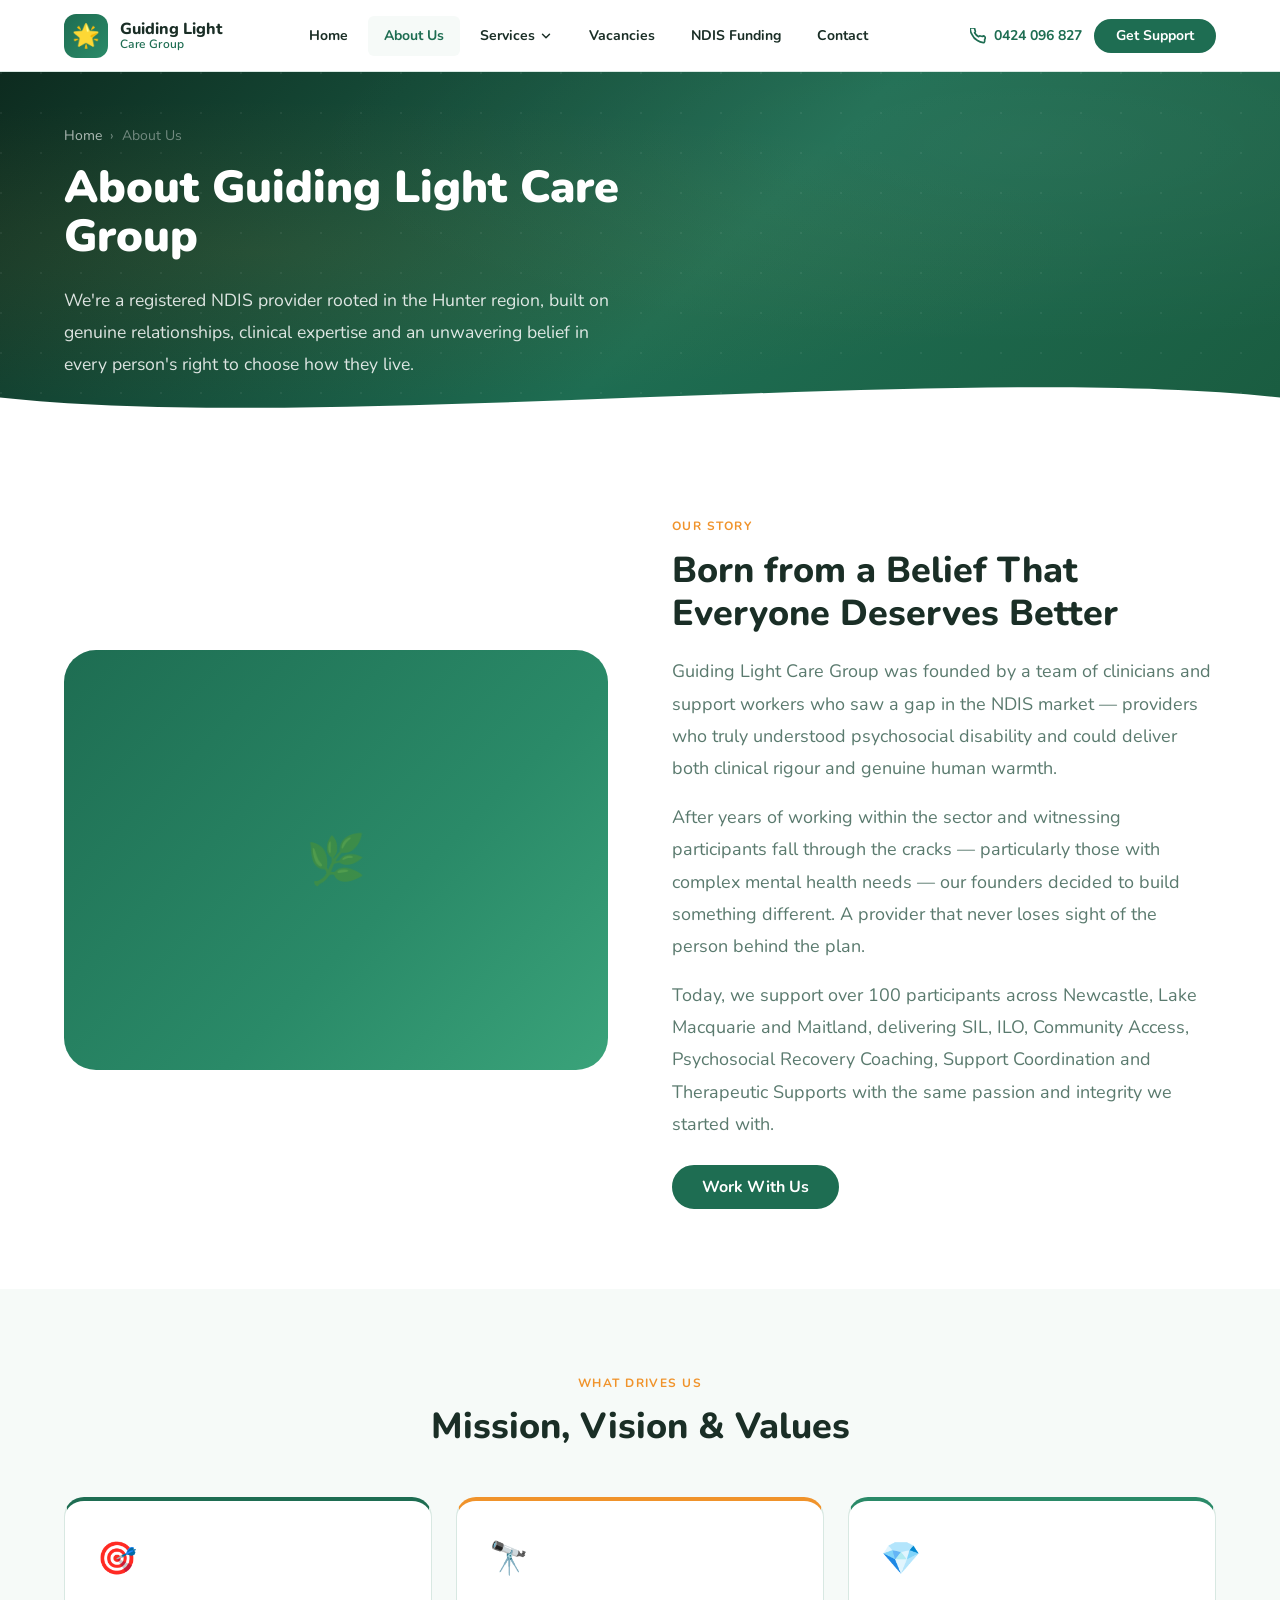
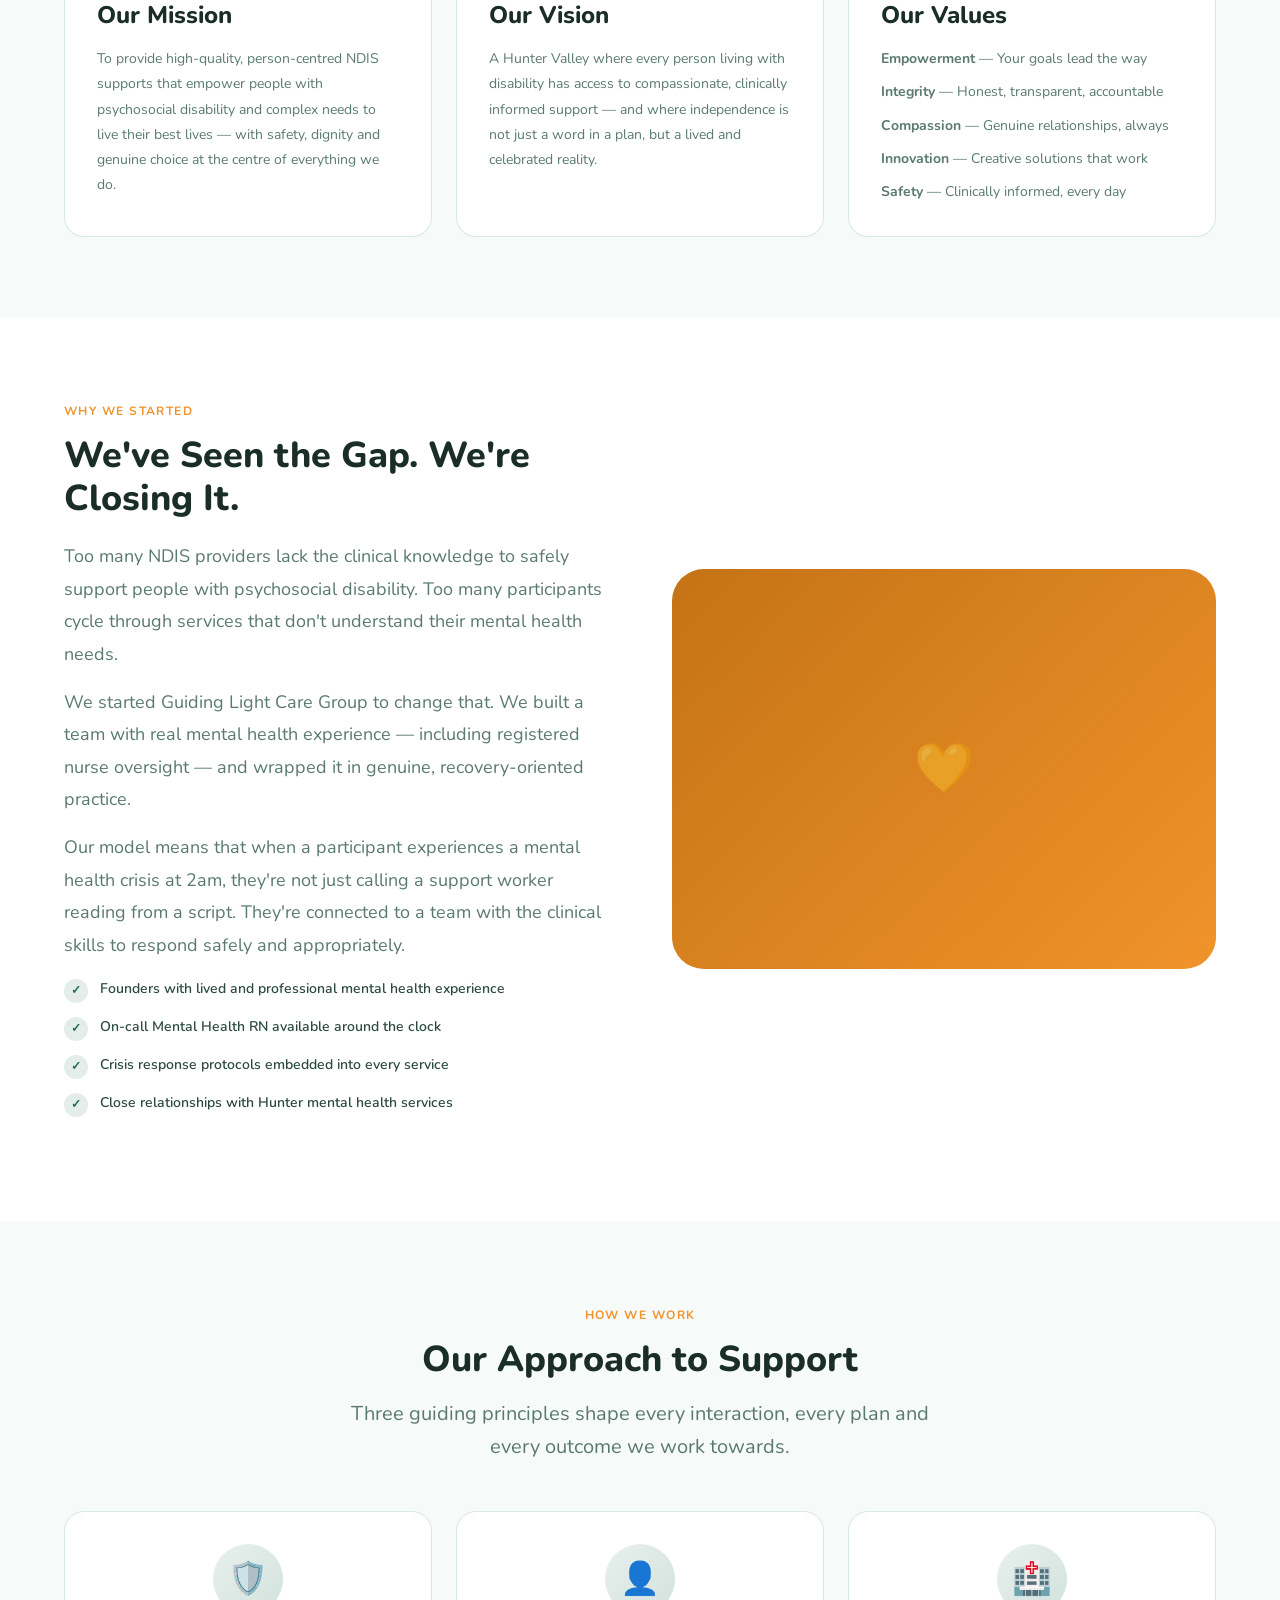
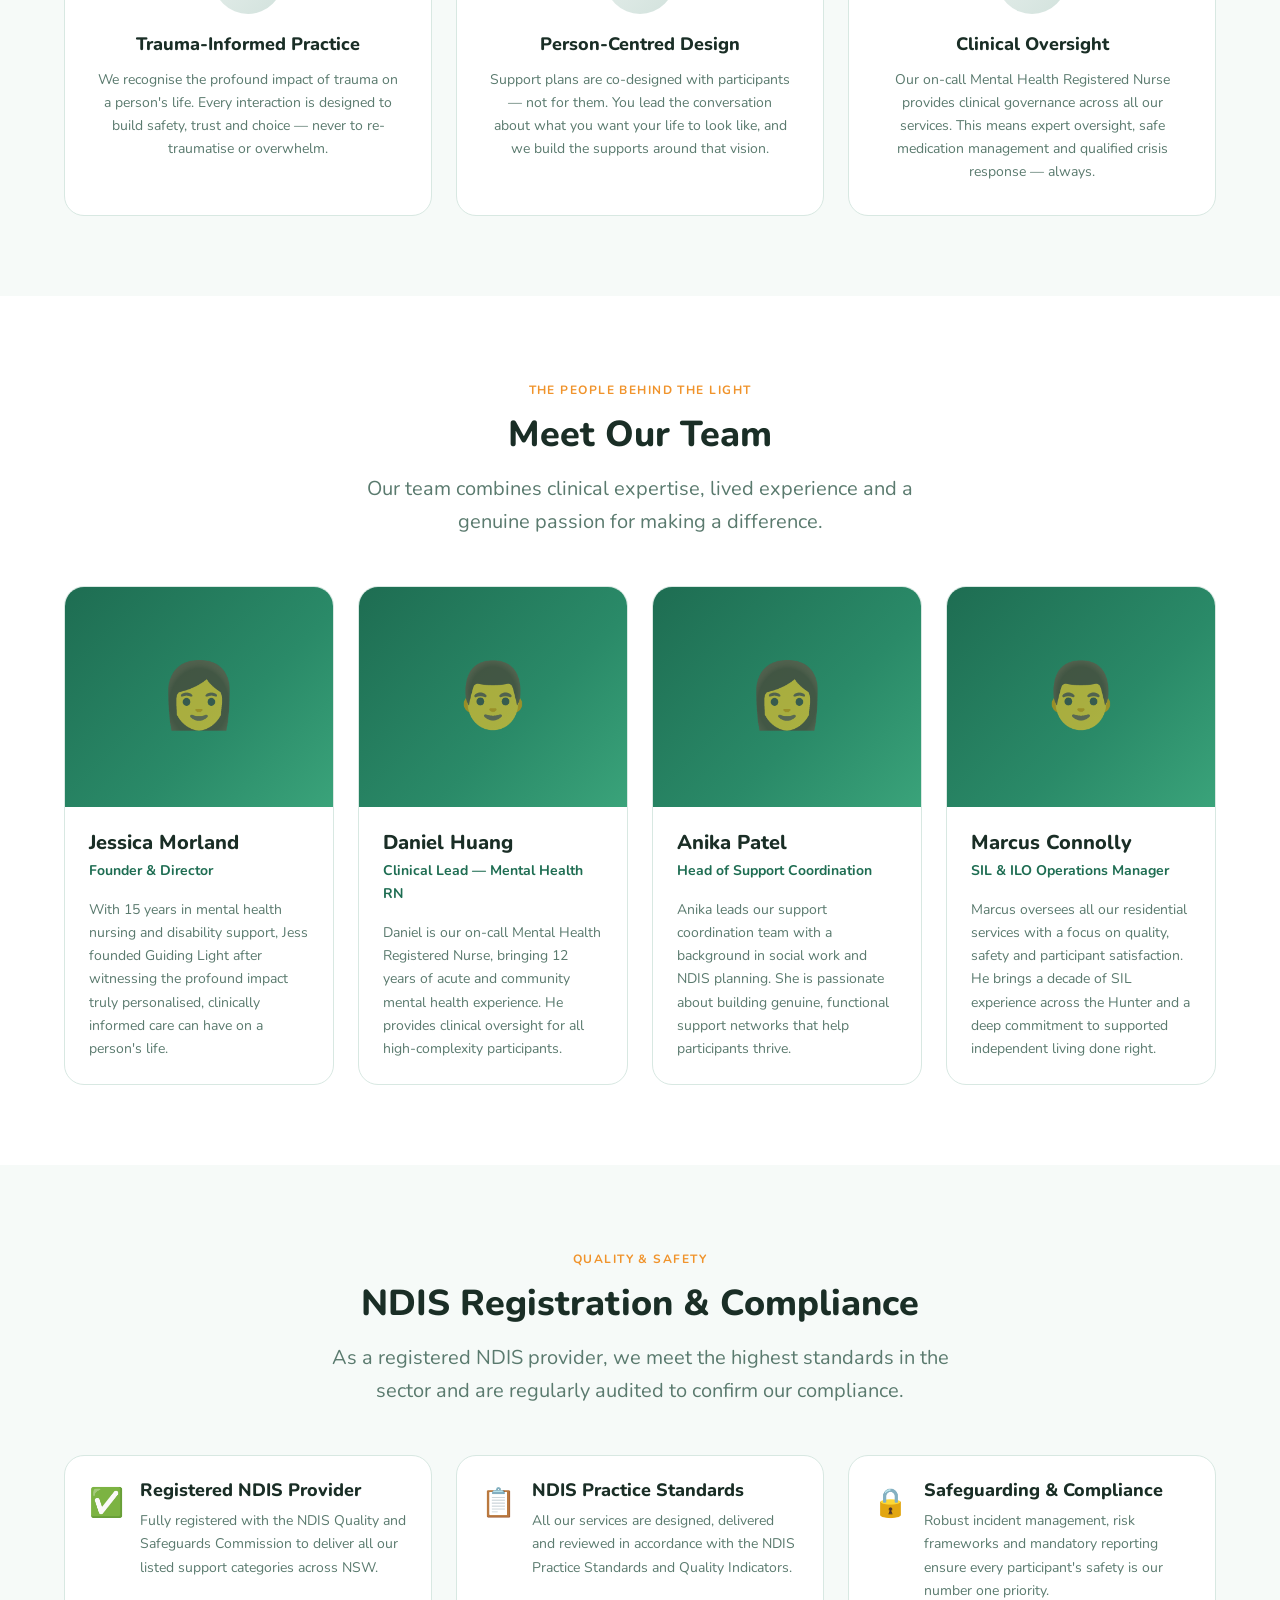
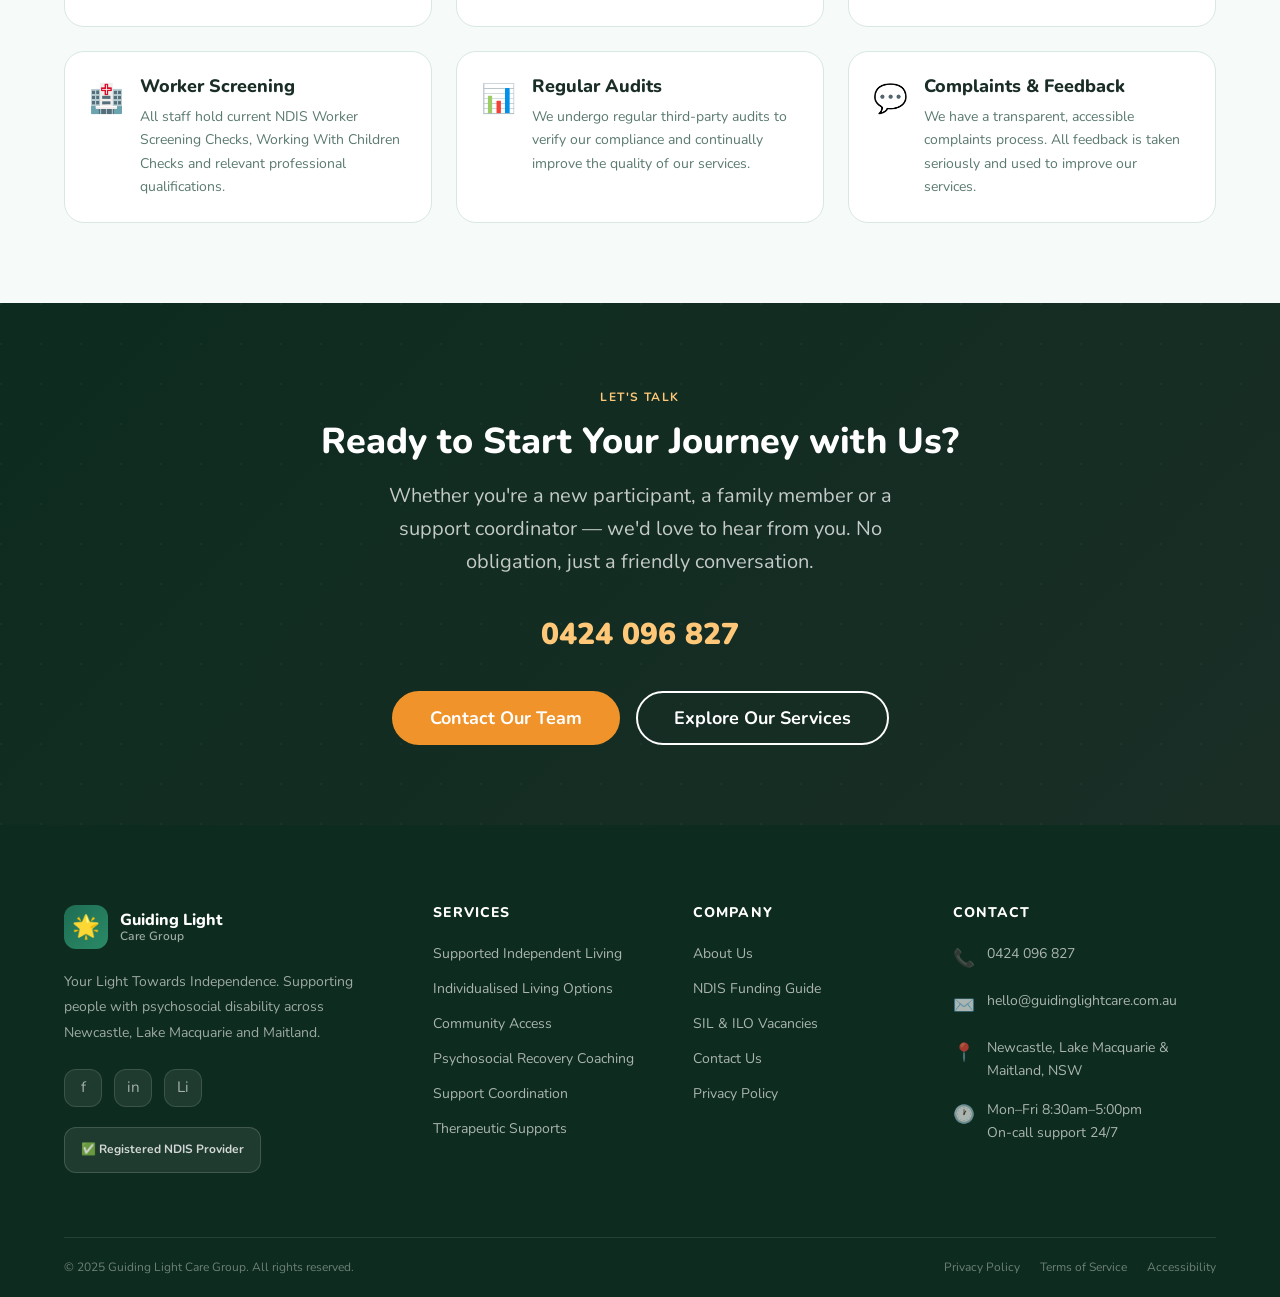
==== about.html @ 95cd7689 "Rebuild as full multi-page site with Solid Holistic Care-style design Complete redesign with warm fo" ====
<!DOCTYPE html>
<html lang="en">
<head>
  <meta charset="UTF-8" />
  <meta name="viewport" content="width=device-width, initial-scale=1.0" />
  <title>About Us | Guiding Light Care Group</title>
  <meta name="description" content="Learn about Guiding Light Care Group — our story, our team, our values and our commitment to person-centred NDIS support in Newcastle, Lake Macquarie and Maitland." />
  <link rel="preconnect" href="https://fonts.googleapis.com" />
  <link rel="preconnect" href="https://fonts.gstatic.com" crossorigin />
  <link href="https://fonts.googleapis.com/css2?family=Nunito:ital,wght@0,300;0,400;0,500;0,600;0,700;0,800;0,900;1,400&display=swap" rel="stylesheet" />
  <link rel="stylesheet" href="css/style.css" />
</head>
<body>

  <!-- HEADER -->
  <header class="site-header" id="site-header">
    <nav class="nav-inner">
      <a href="index.html" class="nav-logo">
        <div class="nav-logo-icon">🌟</div>
        <div class="nav-logo-text">
          <strong>Guiding Light</strong>
          <span>Care Group</span>
        </div>
      </a>
      <ul class="nav-menu" role="menubar">
        <li class="nav-item"><a href="index.html" class="nav-link">Home</a></li>
        <li class="nav-item"><a href="about.html" class="nav-link active">About Us</a></li>
        <li class="nav-item has-dropdown">
          <a href="#" class="nav-link" aria-haspopup="true" aria-expanded="false">
            Services
            <svg xmlns="http://www.w3.org/2000/svg" viewBox="0 0 24 24" fill="none" stroke="currentColor" stroke-width="2.5" stroke-linecap="round" stroke-linejoin="round"><polyline points="6 9 12 15 18 9"></polyline></svg>
          </a>
          <ul class="dropdown-menu">
            <li><a href="services/sil.html" class="dropdown-item"><div class="dropdown-icon">🏠</div><div class="dropdown-text"><strong>Supported Independent Living</strong><span>SIL — shared &amp; individual homes</span></div></a></li>
            <li><a href="services/ilo.html" class="dropdown-item"><div class="dropdown-icon">🤝</div><div class="dropdown-text"><strong>Individualised Living Options</strong><span>ILO — flexible living arrangements</span></div></a></li>
            <li><a href="services/community-access.html" class="dropdown-item"><div class="dropdown-icon">🌏</div><div class="dropdown-text"><strong>Community Access</strong><span>Social, recreational &amp; skill-building</span></div></a></li>
            <li><a href="services/psychosocial-recovery.html" class="dropdown-item"><div class="dropdown-icon">💚</div><div class="dropdown-text"><strong>Psychosocial Recovery Coaching</strong><span>Mental health recovery support</span></div></a></li>
            <li><a href="services/support-coordination.html" class="dropdown-item"><div class="dropdown-icon">📋</div><div class="dropdown-text"><strong>Support Coordination</strong><span>Plan implementation &amp; coordination</span></div></a></li>
            <li><a href="services/therapeutic-supports.html" class="dropdown-item"><div class="dropdown-icon">🧠</div><div class="dropdown-text"><strong>Therapeutic Supports</strong><span>Evidence-based therapy &amp; allied health</span></div></a></li>
          </ul>
        </li>
        <li class="nav-item"><a href="availability.html" class="nav-link">Vacancies</a></li>
        <li class="nav-item"><a href="ndis-funding.html" class="nav-link">NDIS Funding</a></li>
        <li class="nav-item"><a href="contact.html" class="nav-link">Contact</a></li>
      </ul>
      <div class="nav-cta">
        <a href="tel:0424096827" class="nav-phone">
          <svg xmlns="http://www.w3.org/2000/svg" width="16" height="16" viewBox="0 0 24 24" fill="none" stroke="currentColor" stroke-width="2.5" stroke-linecap="round" stroke-linejoin="round"><path d="M22 16.92v3a2 2 0 01-2.18 2 19.79 19.79 0 01-8.63-3.07A19.5 19.5 0 013.07 9.81 19.79 19.79 0 01.22 1.16 2 2 0 012.2 0h3a2 2 0 012 1.72c.127.96.361 1.903.7 2.81a2 2 0 01-.45 2.11L6.91 7.09a16 16 0 006 6l.55-.55a2 2 0 012.11-.45c.907.339 1.85.573 2.81.7A2 2 0 0122 16.92z"></path></svg>
          0424 096 827
        </a>
        <a href="contact.html" class="btn btn--primary btn--sm">Get Support</a>
      </div>
      <button class="nav-hamburger" aria-label="Toggle menu" aria-expanded="false">
        <span></span><span></span><span></span>
      </button>
    </nav>
  </header>

  <!-- INNER HERO -->
  <section class="hero hero--inner" aria-label="About Us">
    <div class="hero__bg"></div>
    <div class="hero__pattern"></div>
    <div class="container hero__content" style="padding-block: 3rem;">
      <nav class="breadcrumb" aria-label="Breadcrumb">
        <a href="index.html">Home</a>
        <span>›</span>
        <span>About Us</span>
      </nav>
      <h1 class="hero__title" style="font-size: clamp(1.8rem, 4vw, 2.8rem);">About Guiding Light Care Group</h1>
      <p class="hero__subtitle" style="font-size: 1.1rem; max-width: 560px;">We're a registered NDIS provider rooted in the Hunter region, built on genuine relationships, clinical expertise and an unwavering belief in every person's right to choose how they live.</p>
    </div>
    <div class="hero__wave">
      <svg xmlns="http://www.w3.org/2000/svg" viewBox="0 0 1440 80" preserveAspectRatio="none">
        <path d="M0,40 C360,80 1080,0 1440,40 L1440,80 L0,80 Z" fill="#ffffff"/>
      </svg>
    </div>
  </section>

  <!-- OUR STORY -->
  <section class="section" aria-labelledby="story-heading">
    <div class="container">
      <div class="split">
        <div class="split__image fade-in-up">
          <div class="split__image-placeholder img-placeholder" style="min-height:420px; border-radius:1.25rem;">🌿</div>
        </div>
        <div class="split__content fade-in-up delay-2">
          <span class="section-label">Our Story</span>
          <h2 id="story-heading">Born from a Belief That Everyone Deserves Better</h2>
          <p class="lead">Guiding Light Care Group was founded by a team of clinicians and support workers who saw a gap in the NDIS market — providers who truly understood psychosocial disability and could deliver both clinical rigour and genuine human warmth.</p>
          <p>After years of working within the sector and witnessing participants fall through the cracks — particularly those with complex mental health needs — our founders decided to build something different. A provider that never loses sight of the person behind the plan.</p>
          <p>Today, we support over 100 participants across Newcastle, Lake Macquarie and Maitland, delivering SIL, ILO, Community Access, Psychosocial Recovery Coaching, Support Coordination and Therapeutic Supports with the same passion and integrity we started with.</p>
          <a href="contact.html" class="btn btn--primary" style="margin-top: 0.5rem;">Work With Us</a>
        </div>
      </div>
    </div>
  </section>

  <!-- MISSION, VISION, VALUES -->
  <section class="section section--alt" aria-labelledby="mvv-heading">
    <div class="container">
      <div class="section-header text-center">
        <span class="section-label">What Drives Us</span>
        <h2 class="section-title" id="mvv-heading">Mission, Vision &amp; Values</h2>
      </div>
      <div class="grid-3">
        <div class="mvv-card fade-in-up">
          <div class="mvv-card__icon">🎯</div>
          <h3 class="mvv-card__title">Our Mission</h3>
          <p class="mvv-card__content">To provide high-quality, person-centred NDIS supports that empower people with psychosocial disability and complex needs to live their best lives — with safety, dignity and genuine choice at the centre of everything we do.</p>
        </div>
        <div class="mvv-card fade-in-up delay-2">
          <div class="mvv-card__icon">🔭</div>
          <h3 class="mvv-card__title">Our Vision</h3>
          <p class="mvv-card__content">A Hunter Valley where every person living with disability has access to compassionate, clinically informed support — and where independence is not just a word in a plan, but a lived and celebrated reality.</p>
        </div>
        <div class="mvv-card fade-in-up delay-4">
          <div class="mvv-card__icon">💎</div>
          <h3 class="mvv-card__title">Our Values</h3>
          <ul class="mvv-card__content" style="list-style:none; padding:0;">
            <li style="margin-bottom:0.5rem;"><strong>Empowerment</strong> — Your goals lead the way</li>
            <li style="margin-bottom:0.5rem;"><strong>Integrity</strong> — Honest, transparent, accountable</li>
            <li style="margin-bottom:0.5rem;"><strong>Compassion</strong> — Genuine relationships, always</li>
            <li style="margin-bottom:0.5rem;"><strong>Innovation</strong> — Creative solutions that work</li>
            <li><strong>Safety</strong> — Clinically informed, every day</li>
          </ul>
        </div>
      </div>
    </div>
  </section>

  <!-- WHY WE STARTED -->
  <section class="section" aria-labelledby="why-started-heading">
    <div class="container">
      <div class="split split--reverse">
        <div class="split__image fade-in-up">
          <div class="split__image-placeholder img-placeholder img-placeholder--amber" style="min-height:400px; border-radius:1.25rem;">💛</div>
        </div>
        <div class="split__content fade-in-up delay-2">
          <span class="section-label">Why We Started</span>
          <h2 id="why-started-heading">We've Seen the Gap. We're Closing It.</h2>
          <p class="lead">Too many NDIS providers lack the clinical knowledge to safely support people with psychosocial disability. Too many participants cycle through services that don't understand their mental health needs.</p>
          <p>We started Guiding Light Care Group to change that. We built a team with real mental health experience — including registered nurse oversight — and wrapped it in genuine, recovery-oriented practice.</p>
          <p>Our model means that when a participant experiences a mental health crisis at 2am, they're not just calling a support worker reading from a script. They're connected to a team with the clinical skills to respond safely and appropriately.</p>
          <ul class="value-list" style="margin-top: 1rem;">
            <li class="value-item">Founders with lived and professional mental health experience</li>
            <li class="value-item">On-call Mental Health RN available around the clock</li>
            <li class="value-item">Crisis response protocols embedded into every service</li>
            <li class="value-item">Close relationships with Hunter mental health services</li>
          </ul>
        </div>
      </div>
    </div>
  </section>

  <!-- OUR APPROACH -->
  <section class="section section--alt" aria-labelledby="approach-heading">
    <div class="container">
      <div class="section-header text-center">
        <span class="section-label">How We Work</span>
        <h2 class="section-title" id="approach-heading">Our Approach to Support</h2>
        <p class="section-subtitle">Three guiding principles shape every interaction, every plan and every outcome we work towards.</p>
      </div>
      <div class="grid-3">
        <div class="why-card fade-in-up">
          <div class="why-card__icon">🛡️</div>
          <h3 class="why-card__title">Trauma-Informed Practice</h3>
          <p class="why-card__desc">We recognise the profound impact of trauma on a person's life. Every interaction is designed to build safety, trust and choice — never to re-traumatise or overwhelm.</p>
        </div>
        <div class="why-card fade-in-up delay-2">
          <div class="why-card__icon">👤</div>
          <h3 class="why-card__title">Person-Centred Design</h3>
          <p class="why-card__desc">Support plans are co-designed with participants — not for them. You lead the conversation about what you want your life to look like, and we build the supports around that vision.</p>
        </div>
        <div class="why-card fade-in-up delay-4">
          <div class="why-card__icon">🏥</div>
          <h3 class="why-card__title">Clinical Oversight</h3>
          <p class="why-card__desc">Our on-call Mental Health Registered Nurse provides clinical governance across all our services. This means expert oversight, safe medication management and qualified crisis response — always.</p>
        </div>
      </div>
    </div>
  </section>

  <!-- MEET THE TEAM -->
  <section class="section" aria-labelledby="team-heading">
    <div class="container">
      <div class="section-header text-center">
        <span class="section-label">The People Behind the Light</span>
        <h2 class="section-title" id="team-heading">Meet Our Team</h2>
        <p class="section-subtitle">Our team combines clinical expertise, lived experience and a genuine passion for making a difference.</p>
      </div>
      <div class="grid-4">
        <div class="team-card fade-in-up">
          <div class="team-card__avatar">👩</div>
          <div class="team-card__body">
            <h3 class="team-card__name">Jessica Morland</h3>
            <p class="team-card__role">Founder &amp; Director</p>
            <p class="team-card__bio">With 15 years in mental health nursing and disability support, Jess founded Guiding Light after witnessing the profound impact truly personalised, clinically informed care can have on a person's life.</p>
          </div>
        </div>
        <div class="team-card fade-in-up delay-1">
          <div class="team-card__avatar">👨</div>
          <div class="team-card__body">
            <h3 class="team-card__name">Daniel Huang</h3>
            <p class="team-card__role">Clinical Lead — Mental Health RN</p>
            <p class="team-card__bio">Daniel is our on-call Mental Health Registered Nurse, bringing 12 years of acute and community mental health experience. He provides clinical oversight for all high-complexity participants.</p>
          </div>
        </div>
        <div class="team-card fade-in-up delay-2">
          <div class="team-card__avatar">👩</div>
          <div class="team-card__body">
            <h3 class="team-card__name">Anika Patel</h3>
            <p class="team-card__role">Head of Support Coordination</p>
            <p class="team-card__bio">Anika leads our support coordination team with a background in social work and NDIS planning. She is passionate about building genuine, functional support networks that help participants thrive.</p>
          </div>
        </div>
        <div class="team-card fade-in-up delay-3">
          <div class="team-card__avatar">👨</div>
          <div class="team-card__body">
            <h3 class="team-card__name">Marcus Connolly</h3>
            <p class="team-card__role">SIL &amp; ILO Operations Manager</p>
            <p class="team-card__bio">Marcus oversees all our residential services with a focus on quality, safety and participant satisfaction. He brings a decade of SIL experience across the Hunter and a deep commitment to supported independent living done right.</p>
          </div>
        </div>
      </div>
    </div>
  </section>

  <!-- NDIS REGISTRATION & COMPLIANCE -->
  <section class="section section--alt" aria-labelledby="compliance-heading">
    <div class="container">
      <div class="section-header text-center">
        <span class="section-label">Quality &amp; Safety</span>
        <h2 class="section-title" id="compliance-heading">NDIS Registration &amp; Compliance</h2>
        <p class="section-subtitle">As a registered NDIS provider, we meet the highest standards in the sector and are regularly audited to confirm our compliance.</p>
      </div>
      <div class="registration-grid">
        <div class="registration-card fade-in-up">
          <div class="registration-card__icon">✅</div>
          <div class="registration-card__content">
            <h4>Registered NDIS Provider</h4>
            <p>Fully registered with the NDIS Quality and Safeguards Commission to deliver all our listed support categories across NSW.</p>
          </div>
        </div>
        <div class="registration-card fade-in-up delay-1">
          <div class="registration-card__icon">📋</div>
          <div class="registration-card__content">
            <h4>NDIS Practice Standards</h4>
            <p>All our services are designed, delivered and reviewed in accordance with the NDIS Practice Standards and Quality Indicators.</p>
          </div>
        </div>
        <div class="registration-card fade-in-up delay-2">
          <div class="registration-card__icon">🔒</div>
          <div class="registration-card__content">
            <h4>Safeguarding &amp; Compliance</h4>
            <p>Robust incident management, risk frameworks and mandatory reporting ensure every participant's safety is our number one priority.</p>
          </div>
        </div>
        <div class="registration-card fade-in-up delay-3">
          <div class="registration-card__icon">🏥</div>
          <div class="registration-card__content">
            <h4>Worker Screening</h4>
            <p>All staff hold current NDIS Worker Screening Checks, Working With Children Checks and relevant professional qualifications.</p>
          </div>
        </div>
        <div class="registration-card fade-in-up delay-4">
          <div class="registration-card__icon">📊</div>
          <div class="registration-card__content">
            <h4>Regular Audits</h4>
            <p>We undergo regular third-party audits to verify our compliance and continually improve the quality of our services.</p>
          </div>
        </div>
        <div class="registration-card fade-in-up delay-5">
          <div class="registration-card__icon">💬</div>
          <div class="registration-card__content">
            <h4>Complaints &amp; Feedback</h4>
            <p>We have a transparent, accessible complaints process. All feedback is taken seriously and used to improve our services.</p>
          </div>
        </div>
      </div>
    </div>
  </section>

  <!-- CTA -->
  <section class="cta-banner" aria-label="Contact CTA">
    <div class="container">
      <span class="section-label" style="color:#ffc878;">Let's Talk</span>
      <h2>Ready to Start Your Journey with Us?</h2>
      <p>Whether you're a new participant, a family member or a support coordinator — we'd love to hear from you. No obligation, just a friendly conversation.</p>
      <a href="tel:0424096827" class="cta-phone">0424 096 827</a>
      <div class="btn-group" style="justify-content:center;">
        <a href="contact.html" class="btn btn--accent btn--lg">Contact Our Team</a>
        <a href="index.html#services" class="btn btn--outline-white btn--lg">Explore Our Services</a>
      </div>
    </div>
  </section>

  <!-- FOOTER -->
  <footer class="site-footer">
    <div class="container">
      <div class="footer-grid">
        <div class="footer-brand">
          <a href="index.html" class="nav-logo">
            <div class="nav-logo-icon">🌟</div>
            <div class="nav-logo-text"><strong>Guiding Light</strong><span>Care Group</span></div>
          </a>
          <p class="footer-tagline">Your Light Towards Independence. Supporting people with psychosocial disability across Newcastle, Lake Macquarie and Maitland.</p>
          <div class="footer-social">
            <a href="#" aria-label="Facebook">f</a>
            <a href="#" aria-label="Instagram">in</a>
            <a href="#" aria-label="LinkedIn">Li</a>
          </div>
          <div class="footer-ndis-badge">✅ Registered NDIS Provider</div>
        </div>
        <div class="footer-col">
          <h4>Services</h4>
          <ul class="footer-links">
            <li><a href="services/sil.html">Supported Independent Living</a></li>
            <li><a href="services/ilo.html">Individualised Living Options</a></li>
            <li><a href="services/community-access.html">Community Access</a></li>
            <li><a href="services/psychosocial-recovery.html">Psychosocial Recovery Coaching</a></li>
            <li><a href="services/support-coordination.html">Support Coordination</a></li>
            <li><a href="services/therapeutic-supports.html">Therapeutic Supports</a></li>
          </ul>
        </div>
        <div class="footer-col">
          <h4>Company</h4>
          <ul class="footer-links">
            <li><a href="about.html">About Us</a></li>
            <li><a href="ndis-funding.html">NDIS Funding Guide</a></li>
            <li><a href="availability.html">SIL &amp; ILO Vacancies</a></li>
            <li><a href="contact.html">Contact Us</a></li>
            <li><a href="#">Privacy Policy</a></li>
          </ul>
        </div>
        <div class="footer-col">
          <h4>Contact</h4>
          <div class="footer-contact-item"><span class="icon">📞</span><a href="tel:0424096827">0424 096 827</a></div>
          <div class="footer-contact-item"><span class="icon">✉️</span><a href="mailto:hello@guidinglightcare.com.au">hello@guidinglightcare.com.au</a></div>
          <div class="footer-contact-item"><span class="icon">📍</span><span>Newcastle, Lake Macquarie &amp; Maitland, NSW</span></div>
          <div class="footer-contact-item"><span class="icon">🕐</span><span>Mon–Fri 8:30am–5:00pm<br />On-call support 24/7</span></div>
        </div>
      </div>
      <div class="footer-bottom">
        <span>© 2025 Guiding Light Care Group. All rights reserved.</span>
        <div class="footer-bottom-links">
          <a href="#">Privacy Policy</a>
          <a href="#">Terms of Service</a>
          <a href="#">Accessibility</a>
        </div>
      </div>
    </div>
  </footer>

  <script src="js/main.js"></script>
</body>
</html>
---- css/style.css ----
/* ============================================================
   Guiding Light Care Group — Global Stylesheet
   ============================================================ */

/* --- Google Fonts Import --- */
@import url('https://fonts.googleapis.com/css2?family=Nunito:ital,wght@0,300;0,400;0,500;0,600;0,700;0,800;0,900;1,400&display=swap');

/* --- CSS Custom Properties --- */
:root {
  /* Colors */
  --color-primary:     #1E6D52;
  --color-primary-dk:  #155a42;
  --color-primary-lt:  #2a8a68;
  --color-accent:      #F0932B;
  --color-accent-dk:   #d47c1e;
  --color-bg:          #F6FAF8;
  --color-border:      #D8E8E2;
  --color-dark:        #1A2E26;
  --color-footer-bg:   #0D2B1F;
  --color-white:       #ffffff;
  --color-text:        #2d4a3e;
  --color-text-light:  #5a7a6e;
  --color-text-muted:  #8aada2;
  --color-success:     #27ae60;
  --color-warning:     #f39c12;

  /* Typography */
  --font-family:       'Nunito', 'Segoe UI', Arial, sans-serif;
  --font-size-xs:      0.75rem;
  --font-size-sm:      0.875rem;
  --font-size-base:    1rem;
  --font-size-md:      1.125rem;
  --font-size-lg:      1.25rem;
  --font-size-xl:      1.5rem;
  --font-size-2xl:     1.875rem;
  --font-size-3xl:     2.25rem;
  --font-size-4xl:     3rem;
  --font-size-5xl:     3.75rem;
  --line-height-tight: 1.2;
  --line-height-base:  1.65;
  --line-height-loose: 1.8;

  /* Spacing */
  --space-1:   0.25rem;
  --space-2:   0.5rem;
  --space-3:   0.75rem;
  --space-4:   1rem;
  --space-5:   1.25rem;
  --space-6:   1.5rem;
  --space-8:   2rem;
  --space-10:  2.5rem;
  --space-12:  3rem;
  --space-16:  4rem;
  --space-20:  5rem;
  --space-24:  6rem;

  /* Borders */
  --radius-sm:   0.375rem;
  --radius-md:   0.75rem;
  --radius-lg:   1.25rem;
  --radius-xl:   2rem;
  --radius-pill: 50px;

  /* Shadows */
  --shadow-sm:  0 1px 3px rgba(0,0,0,0.08), 0 1px 2px rgba(0,0,0,0.06);
  --shadow-md:  0 4px 12px rgba(30,109,82,0.1), 0 2px 6px rgba(0,0,0,0.06);
  --shadow-lg:  0 10px 30px rgba(30,109,82,0.15), 0 4px 12px rgba(0,0,0,0.08);
  --shadow-xl:  0 20px 50px rgba(30,109,82,0.2);

  /* Transitions */
  --transition-fast:   0.15s ease;
  --transition-base:   0.25s ease;
  --transition-slow:   0.4s ease;

  /* Layout */
  --container-max: 1200px;
  --nav-height:    72px;
}

/* ============================================================
   Reset & Base
   ============================================================ */
*,
*::before,
*::after {
  box-sizing: border-box;
  margin: 0;
  padding: 0;
}

html {
  font-size: 16px;
  scroll-behavior: smooth;
  -webkit-text-size-adjust: 100%;
}

body {
  font-family: var(--font-family);
  font-size: var(--font-size-base);
  line-height: var(--line-height-base);
  color: var(--color-text);
  background-color: var(--color-white);
  overflow-x: hidden;
}

img, svg, video {
  display: block;
  max-width: 100%;
}

a {
  color: var(--color-primary);
  text-decoration: none;
  transition: color var(--transition-base);
}

a:hover {
  color: var(--color-primary-lt);
}

ul, ol {
  list-style: none;
}

input, textarea, select, button {
  font-family: inherit;
  font-size: inherit;
}

h1, h2, h3, h4, h5, h6 {
  font-weight: 800;
  line-height: var(--line-height-tight);
  color: var(--color-dark);
}

p {
  margin-bottom: var(--space-4);
}

p:last-child {
  margin-bottom: 0;
}

/* ============================================================
   Layout Utilities
   ============================================================ */
.container {
  width: 100%;
  max-width: var(--container-max);
  margin-inline: auto;
  padding-inline: var(--space-6);
}

.section {
  padding-block: var(--space-20);
}

.section--alt {
  background-color: var(--color-bg);
}

.section--dark {
  background-color: var(--color-dark);
  color: var(--color-white);
}

.section--dark h2,
.section--dark h3,
.section--dark h4 {
  color: var(--color-white);
}

.section--primary {
  background-color: var(--color-primary);
  color: var(--color-white);
}

.section--primary h2,
.section--primary h3 {
  color: var(--color-white);
}

.text-center { text-align: center; }
.text-left   { text-align: left; }

.mt-auto { margin-top: auto; }

/* ============================================================
   Typography Utilities
   ============================================================ */
.section-label {
  display: inline-block;
  font-size: var(--font-size-xs);
  font-weight: 700;
  letter-spacing: 0.12em;
  text-transform: uppercase;
  color: var(--color-accent);
  margin-bottom: var(--space-3);
}

.section-title {
  font-size: var(--font-size-3xl);
  font-weight: 800;
  margin-bottom: var(--space-4);
  color: var(--color-dark);
}

.section-subtitle {
  font-size: var(--font-size-lg);
  color: var(--color-text-light);
  max-width: 620px;
  margin-inline: auto;
  margin-bottom: var(--space-12);
}

.section-header {
  margin-bottom: var(--space-12);
}

.lead {
  font-size: var(--font-size-md);
  line-height: var(--line-height-loose);
  color: var(--color-text-light);
}

/* ============================================================
   Buttons
   ============================================================ */
.btn {
  display: inline-flex;
  align-items: center;
  gap: var(--space-2);
  padding: 0.75rem 1.75rem;
  border-radius: var(--radius-pill);
  font-size: var(--font-size-base);
  font-weight: 700;
  cursor: pointer;
  border: 2px solid transparent;
  text-decoration: none;
  transition: all var(--transition-base);
  white-space: nowrap;
  line-height: 1;
}

.btn--primary {
  background-color: var(--color-primary);
  color: var(--color-white);
  border-color: var(--color-primary);
}

.btn--primary:hover {
  background-color: var(--color-primary-dk);
  border-color: var(--color-primary-dk);
  color: var(--color-white);
  transform: translateY(-2px);
  box-shadow: var(--shadow-md);
}

.btn--accent {
  background-color: var(--color-accent);
  color: var(--color-white);
  border-color: var(--color-accent);
}

.btn--accent:hover {
  background-color: var(--color-accent-dk);
  border-color: var(--color-accent-dk);
  color: var(--color-white);
  transform: translateY(-2px);
  box-shadow: var(--shadow-md);
}

.btn--outline {
  background-color: transparent;
  color: var(--color-primary);
  border-color: var(--color-primary);
}

.btn--outline:hover {
  background-color: var(--color-primary);
  color: var(--color-white);
  transform: translateY(-2px);
}

.btn--outline-white {
  background-color: transparent;
  color: var(--color-white);
  border-color: var(--color-white);
}

.btn--outline-white:hover {
  background-color: var(--color-white);
  color: var(--color-primary);
}

.btn--lg {
  padding: 1rem 2.25rem;
  font-size: var(--font-size-md);
}

.btn--sm {
  padding: 0.5rem 1.25rem;
  font-size: var(--font-size-sm);
}

.btn-group {
  display: flex;
  flex-wrap: wrap;
  gap: var(--space-4);
  align-items: center;
}

/* ============================================================
   Navigation
   ============================================================ */
.site-header {
  position: sticky;
  top: 0;
  left: 0;
  right: 0;
  z-index: 1000;
  background-color: var(--color-white);
  border-bottom: 1px solid var(--color-border);
  height: var(--nav-height);
  transition: box-shadow var(--transition-base);
}

.site-header.scrolled {
  box-shadow: var(--shadow-md);
}

.nav-inner {
  display: flex;
  align-items: center;
  justify-content: space-between;
  height: var(--nav-height);
  max-width: var(--container-max);
  margin-inline: auto;
  padding-inline: var(--space-6);
}

/* Logo */
.nav-logo {
  display: flex;
  align-items: center;
  gap: var(--space-3);
  text-decoration: none;
  flex-shrink: 0;
}

.nav-logo-icon {
  width: 44px;
  height: 44px;
  background: linear-gradient(135deg, var(--color-primary), var(--color-primary-lt));
  border-radius: var(--radius-md);
  display: flex;
  align-items: center;
  justify-content: center;
  font-size: 1.4rem;
}

.nav-logo-text {
  display: flex;
  flex-direction: column;
  line-height: 1.15;
}

.nav-logo-text strong {
  font-size: var(--font-size-base);
  font-weight: 800;
  color: var(--color-dark);
}

.nav-logo-text span {
  font-size: var(--font-size-xs);
  color: var(--color-primary);
  font-weight: 600;
  letter-spacing: 0.03em;
}

/* Main Nav */
.nav-menu {
  display: flex;
  align-items: center;
  gap: var(--space-1);
}

.nav-item {
  position: relative;
}

.nav-link {
  display: flex;
  align-items: center;
  gap: var(--space-1);
  padding: var(--space-2) var(--space-4);
  font-size: var(--font-size-sm);
  font-weight: 700;
  color: var(--color-dark);
  border-radius: var(--radius-sm);
  text-decoration: none;
  transition: all var(--transition-fast);
  white-space: nowrap;
}

.nav-link:hover,
.nav-link.active {
  color: var(--color-primary);
  background-color: var(--color-bg);
}

.nav-link svg {
  width: 14px;
  height: 14px;
  transition: transform var(--transition-fast);
  flex-shrink: 0;
}

.nav-item:hover .nav-link svg,
.nav-item.open .nav-link svg {
  transform: rotate(180deg);
}

/* Dropdown */
.dropdown-menu {
  position: absolute;
  top: calc(100% + var(--space-2));
  left: 50%;
  transform: translateX(-50%) translateY(-8px);
  background-color: var(--color-white);
  border: 1px solid var(--color-border);
  border-radius: var(--radius-lg);
  box-shadow: var(--shadow-lg);
  padding: var(--space-3);
  min-width: 280px;
  opacity: 0;
  pointer-events: none;
  transition: all var(--transition-base);
  z-index: 200;
}

.nav-item:hover .dropdown-menu,
.nav-item.open .dropdown-menu {
  opacity: 1;
  pointer-events: auto;
  transform: translateX(-50%) translateY(0);
}

.dropdown-item {
  display: flex;
  align-items: center;
  gap: var(--space-3);
  padding: var(--space-3) var(--space-4);
  border-radius: var(--radius-md);
  text-decoration: none;
  transition: background var(--transition-fast);
}

.dropdown-item:hover {
  background-color: var(--color-bg);
}

.dropdown-icon {
  width: 36px;
  height: 36px;
  background: linear-gradient(135deg, var(--color-bg), var(--color-border));
  border-radius: var(--radius-sm);
  display: flex;
  align-items: center;
  justify-content: center;
  font-size: 1rem;
  flex-shrink: 0;
}

.dropdown-text strong {
  display: block;
  font-size: var(--font-size-sm);
  font-weight: 700;
  color: var(--color-dark);
  line-height: 1.3;
}

.dropdown-text span {
  display: block;
  font-size: var(--font-size-xs);
  color: var(--color-text-light);
  margin-top: 2px;
}

/* Nav CTA */
.nav-cta {
  display: flex;
  align-items: center;
  gap: var(--space-3);
  margin-left: var(--space-4);
}

.nav-phone {
  font-size: var(--font-size-sm);
  font-weight: 700;
  color: var(--color-primary);
  text-decoration: none;
  display: flex;
  align-items: center;
  gap: var(--space-2);
}

.nav-phone:hover {
  color: var(--color-primary-lt);
}

/* Hamburger */
.nav-hamburger {
  display: none;
  flex-direction: column;
  gap: 5px;
  cursor: pointer;
  padding: var(--space-2);
  background: none;
  border: none;
  border-radius: var(--radius-sm);
}

.nav-hamburger span {
  display: block;
  width: 24px;
  height: 2px;
  background-color: var(--color-dark);
  border-radius: 2px;
  transition: all var(--transition-base);
}

.nav-open .nav-hamburger span:nth-child(1) {
  transform: rotate(45deg) translate(5px, 5px);
}

.nav-open .nav-hamburger span:nth-child(2) {
  opacity: 0;
}

.nav-open .nav-hamburger span:nth-child(3) {
  transform: rotate(-45deg) translate(5px, -5px);
}

/* ============================================================
   Hero Sections
   ============================================================ */
.hero {
  position: relative;
  min-height: 90vh;
  display: flex;
  align-items: center;
  overflow: hidden;
  background: linear-gradient(135deg, #0d2b1f 0%, var(--color-primary) 50%, #2a6b4f 100%);
}

.hero--inner {
  min-height: 40vh;
}

.hero__bg {
  position: absolute;
  inset: 0;
  background:
    radial-gradient(ellipse at 20% 50%, rgba(240,147,43,0.08) 0%, transparent 60%),
    radial-gradient(ellipse at 80% 20%, rgba(255,255,255,0.05) 0%, transparent 50%),
    linear-gradient(135deg, #0d2b1f 0%, var(--color-primary) 55%, #1a5c40 100%);
  z-index: 0;
}

.hero__pattern {
  position: absolute;
  inset: 0;
  z-index: 1;
  background-image:
    radial-gradient(circle at 1px 1px, rgba(255,255,255,0.06) 1px, transparent 0);
  background-size: 40px 40px;
}

.hero__content {
  position: relative;
  z-index: 2;
  color: var(--color-white);
  padding-block: var(--space-20);
}

.hero__badge {
  display: inline-flex;
  align-items: center;
  gap: var(--space-2);
  background: rgba(240,147,43,0.2);
  border: 1px solid rgba(240,147,43,0.4);
  border-radius: var(--radius-pill);
  padding: var(--space-2) var(--space-5);
  font-size: var(--font-size-sm);
  font-weight: 700;
  color: #ffc878;
  margin-bottom: var(--space-6);
}

.hero__title {
  font-size: clamp(2.2rem, 5vw, 4rem);
  font-weight: 900;
  line-height: 1.1;
  color: var(--color-white);
  margin-bottom: var(--space-6);
  max-width: 700px;
}

.hero__title em {
  font-style: normal;
  color: #ffc878;
}

.hero__subtitle {
  font-size: clamp(var(--font-size-md), 2vw, var(--font-size-xl));
  color: rgba(255,255,255,0.85);
  max-width: 580px;
  margin-bottom: var(--space-10);
  line-height: var(--line-height-loose);
}

.hero__trust {
  display: flex;
  flex-wrap: wrap;
  align-items: center;
  gap: var(--space-6);
  margin-top: var(--space-10);
  padding-top: var(--space-8);
  border-top: 1px solid rgba(255,255,255,0.15);
}

.trust-item {
  display: flex;
  align-items: center;
  gap: var(--space-2);
  font-size: var(--font-size-sm);
  font-weight: 600;
  color: rgba(255,255,255,0.8);
}

.trust-item svg {
  width: 18px;
  height: 18px;
  color: var(--color-accent);
  flex-shrink: 0;
}

/* Inner hero breadcrumb */
.breadcrumb {
  display: flex;
  align-items: center;
  gap: var(--space-2);
  font-size: var(--font-size-sm);
  color: rgba(255,255,255,0.65);
  margin-bottom: var(--space-4);
}

.breadcrumb a {
  color: rgba(255,255,255,0.65);
  text-decoration: none;
  transition: color var(--transition-fast);
}

.breadcrumb a:hover {
  color: var(--color-white);
}

.breadcrumb span {
  color: rgba(255,255,255,0.4);
}

/* Wave bottom */
.hero__wave {
  position: absolute;
  bottom: -1px;
  left: 0;
  right: 0;
  z-index: 3;
}

.hero__wave svg {
  display: block;
  width: 100%;
}

/* ============================================================
   Stats Strip
   ============================================================ */
.stats-strip {
  background: linear-gradient(90deg, var(--color-primary) 0%, var(--color-primary-lt) 100%);
  padding-block: var(--space-12);
}

.stats-grid {
  display: grid;
  grid-template-columns: repeat(4, 1fr);
  gap: var(--space-8);
  text-align: center;
}

.stat-item {
  color: var(--color-white);
}

.stat-item .stat-number {
  font-size: var(--font-size-4xl);
  font-weight: 900;
  line-height: 1;
  margin-bottom: var(--space-2);
  color: #ffc878;
}

.stat-item .stat-label {
  font-size: var(--font-size-sm);
  font-weight: 600;
  opacity: 0.85;
  letter-spacing: 0.05em;
}

/* ============================================================
   Cards
   ============================================================ */

/* Service Card */
.service-card {
  background: var(--color-white);
  border: 1px solid var(--color-border);
  border-radius: var(--radius-lg);
  padding: var(--space-8);
  display: flex;
  flex-direction: column;
  gap: var(--space-4);
  transition: all var(--transition-base);
  text-decoration: none;
  color: inherit;
  position: relative;
  overflow: hidden;
}

.service-card::before {
  content: '';
  position: absolute;
  top: 0;
  left: 0;
  right: 0;
  height: 4px;
  background: linear-gradient(90deg, var(--color-primary), var(--color-primary-lt));
  transform: scaleX(0);
  transform-origin: left;
  transition: transform var(--transition-base);
}

.service-card:hover {
  transform: translateY(-6px);
  box-shadow: var(--shadow-lg);
  border-color: var(--color-primary);
  color: inherit;
}

.service-card:hover::before {
  transform: scaleX(1);
}

.service-card__icon {
  width: 60px;
  height: 60px;
  background: linear-gradient(135deg, var(--color-bg), var(--color-border));
  border-radius: var(--radius-md);
  display: flex;
  align-items: center;
  justify-content: center;
  font-size: 1.75rem;
  flex-shrink: 0;
}

.service-card__title {
  font-size: var(--font-size-lg);
  font-weight: 800;
  color: var(--color-dark);
  margin: 0;
}

.service-card__desc {
  font-size: var(--font-size-sm);
  color: var(--color-text-light);
  line-height: var(--line-height-base);
  flex-grow: 1;
  margin: 0;
}

.service-card__link {
  display: inline-flex;
  align-items: center;
  gap: var(--space-2);
  font-size: var(--font-size-sm);
  font-weight: 700;
  color: var(--color-primary);
  margin-top: var(--space-2);
}

.service-card__link svg {
  width: 16px;
  height: 16px;
  transition: transform var(--transition-fast);
}

.service-card:hover .service-card__link svg {
  transform: translateX(4px);
}

/* Why Card */
.why-card {
  background: var(--color-white);
  border: 1px solid var(--color-border);
  border-radius: var(--radius-lg);
  padding: var(--space-8);
  text-align: center;
  transition: all var(--transition-base);
}

.why-card:hover {
  transform: translateY(-4px);
  box-shadow: var(--shadow-md);
}

.why-card__icon {
  width: 70px;
  height: 70px;
  background: linear-gradient(135deg, rgba(30,109,82,0.1), rgba(30,109,82,0.2));
  border-radius: 50%;
  display: flex;
  align-items: center;
  justify-content: center;
  font-size: 2rem;
  margin: 0 auto var(--space-5);
}

.why-card__title {
  font-size: var(--font-size-md);
  font-weight: 800;
  margin-bottom: var(--space-3);
}

.why-card__desc {
  font-size: var(--font-size-sm);
  color: var(--color-text-light);
  line-height: var(--line-height-base);
  margin: 0;
}

/* Team Card */
.team-card {
  background: var(--color-white);
  border: 1px solid var(--color-border);
  border-radius: var(--radius-lg);
  overflow: hidden;
  transition: all var(--transition-base);
}

.team-card:hover {
  transform: translateY(-4px);
  box-shadow: var(--shadow-lg);
}

.team-card__avatar {
  width: 100%;
  height: 220px;
  background: linear-gradient(135deg, var(--color-primary) 0%, var(--color-primary-lt) 60%, #3aa37a 100%);
  display: flex;
  align-items: center;
  justify-content: center;
  font-size: 4rem;
  color: rgba(255,255,255,0.6);
}

.team-card__body {
  padding: var(--space-6);
}

.team-card__name {
  font-size: var(--font-size-lg);
  font-weight: 800;
  margin-bottom: var(--space-1);
}

.team-card__role {
  font-size: var(--font-size-sm);
  font-weight: 700;
  color: var(--color-primary);
  margin-bottom: var(--space-4);
}

.team-card__bio {
  font-size: var(--font-size-sm);
  color: var(--color-text-light);
  line-height: var(--line-height-base);
  margin: 0;
}

/* Testimonial Card */
.testimonial-card {
  background: var(--color-white);
  border: 1px solid var(--color-border);
  border-radius: var(--radius-lg);
  padding: var(--space-8);
  position: relative;
  transition: all var(--transition-base);
}

.testimonial-card:hover {
  box-shadow: var(--shadow-md);
}

.testimonial-card__quote {
  font-size: 3rem;
  line-height: 1;
  color: var(--color-primary);
  font-weight: 900;
  margin-bottom: var(--space-4);
  opacity: 0.3;
}

.testimonial-card__text {
  font-size: var(--font-size-md);
  line-height: var(--line-height-loose);
  color: var(--color-text);
  margin-bottom: var(--space-6);
  font-style: italic;
}

.testimonial-card__stars {
  color: var(--color-accent);
  font-size: var(--font-size-md);
  margin-bottom: var(--space-4);
}

.testimonial-card__author {
  display: flex;
  align-items: center;
  gap: var(--space-3);
}

.testimonial-card__avatar {
  width: 48px;
  height: 48px;
  border-radius: 50%;
  background: linear-gradient(135deg, var(--color-primary), var(--color-primary-lt));
  display: flex;
  align-items: center;
  justify-content: center;
  font-size: 1.2rem;
  font-weight: 800;
  color: var(--color-white);
  flex-shrink: 0;
}

.testimonial-card__name {
  font-weight: 800;
  font-size: var(--font-size-sm);
  color: var(--color-dark);
}

.testimonial-card__relation {
  font-size: var(--font-size-xs);
  color: var(--color-text-light);
}

/* Area Card */
.area-card {
  border-radius: var(--radius-lg);
  overflow: hidden;
  position: relative;
  min-height: 200px;
  display: flex;
  align-items: flex-end;
  transition: all var(--transition-base);
}

.area-card:hover {
  transform: translateY(-4px);
  box-shadow: var(--shadow-lg);
}

.area-card__bg {
  position: absolute;
  inset: 0;
  background: linear-gradient(135deg, var(--color-primary) 0%, var(--color-primary-lt) 100%);
  z-index: 0;
}

.area-card:nth-child(2) .area-card__bg {
  background: linear-gradient(135deg, #1a4d7c 0%, #2a6ba3 100%);
}

.area-card:nth-child(3) .area-card__bg {
  background: linear-gradient(135deg, #5c3a1e 0%, #8b5a2b 100%);
}

.area-card:nth-child(4) .area-card__bg {
  background: linear-gradient(135deg, #3a1e5c 0%, #6b2ab3 100%);
}

.area-card__overlay {
  position: absolute;
  inset: 0;
  background: linear-gradient(to top, rgba(0,0,0,0.6) 0%, transparent 60%);
  z-index: 1;
}

.area-card__content {
  position: relative;
  z-index: 2;
  padding: var(--space-6);
  color: var(--color-white);
}

.area-card__title {
  font-size: var(--font-size-xl);
  font-weight: 800;
  margin-bottom: var(--space-1);
  color: var(--color-white);
}

.area-card__sub {
  font-size: var(--font-size-sm);
  opacity: 0.8;
}

/* Availability Card */
.availability-card {
  background: var(--color-white);
  border: 1px solid var(--color-border);
  border-radius: var(--radius-lg);
  overflow: hidden;
  transition: all var(--transition-base);
  display: flex;
  flex-direction: column;
}

.availability-card:hover {
  transform: translateY(-4px);
  box-shadow: var(--shadow-lg);
  border-color: var(--color-primary);
}

.availability-card__header {
  background: linear-gradient(135deg, var(--color-bg), var(--color-border));
  padding: var(--space-5) var(--space-6);
  display: flex;
  align-items: center;
  justify-content: space-between;
  gap: var(--space-3);
}

.availability-card__ref {
  font-size: var(--font-size-xs);
  font-weight: 700;
  color: var(--color-text-light);
  letter-spacing: 0.08em;
  text-transform: uppercase;
}

.availability-card__body {
  padding: var(--space-6);
  flex-grow: 1;
  display: flex;
  flex-direction: column;
  gap: var(--space-3);
}

.availability-card__name {
  font-size: var(--font-size-lg);
  font-weight: 800;
  color: var(--color-dark);
  margin: 0;
}

.availability-card__region {
  display: flex;
  align-items: center;
  gap: var(--space-2);
  font-size: var(--font-size-sm);
  color: var(--color-text-light);
  font-weight: 600;
}

.availability-card__desc {
  font-size: var(--font-size-sm);
  color: var(--color-text-light);
  line-height: var(--line-height-base);
  flex-grow: 1;
  margin: 0;
}

.availability-card__footer {
  padding: var(--space-4) var(--space-6);
  border-top: 1px solid var(--color-border);
  display: flex;
  align-items: center;
  justify-content: space-between;
  gap: var(--space-3);
}

/* Badges */
.badge {
  display: inline-flex;
  align-items: center;
  gap: var(--space-1);
  padding: var(--space-1) var(--space-3);
  border-radius: var(--radius-pill);
  font-size: var(--font-size-xs);
  font-weight: 700;
  white-space: nowrap;
}

.badge--sil {
  background: rgba(30,109,82,0.12);
  color: var(--color-primary);
}

.badge--ilo {
  background: rgba(240,147,43,0.15);
  color: #b56e0a;
}

.badge--available {
  background: rgba(39,174,96,0.12);
  color: #1e7e43;
}

.badge--coming-soon {
  background: rgba(243,156,18,0.15);
  color: #d4820a;
}

.badge--enquire {
  background: rgba(30,109,82,0.08);
  color: var(--color-primary);
}

.badge--low {
  background: rgba(39,174,96,0.1);
  color: #1e7e43;
}

.badge--medium {
  background: rgba(243,156,18,0.12);
  color: #d4820a;
}

.badge--high {
  background: rgba(220,53,69,0.1);
  color: #b02a37;
}

/* Info Badges row */
.availability-card__badges {
  display: flex;
  flex-wrap: wrap;
  gap: var(--space-2);
}

/* ============================================================
   Split Sections
   ============================================================ */
.split {
  display: grid;
  grid-template-columns: 1fr 1fr;
  gap: var(--space-16);
  align-items: center;
}

.split--reverse {
  direction: rtl;
}

.split--reverse > * {
  direction: ltr;
}

.split__image {
  border-radius: var(--radius-xl);
  overflow: hidden;
  min-height: 400px;
  position: relative;
}

.split__image-placeholder {
  width: 100%;
  height: 100%;
  min-height: 400px;
  display: flex;
  align-items: center;
  justify-content: center;
  font-size: 4rem;
  color: rgba(255,255,255,0.5);
  border-radius: var(--radius-xl);
}

.split__content h2 {
  font-size: var(--font-size-3xl);
  margin-bottom: var(--space-5);
}

.split__content p {
  color: var(--color-text-light);
  font-size: var(--font-size-md);
  line-height: var(--line-height-loose);
}

.value-list {
  display: flex;
  flex-direction: column;
  gap: var(--space-3);
  margin: var(--space-6) 0;
}

.value-item {
  display: flex;
  align-items: flex-start;
  gap: var(--space-3);
  font-size: var(--font-size-sm);
  font-weight: 600;
  color: var(--color-text);
}

.value-item::before {
  content: '✓';
  width: 24px;
  height: 24px;
  background: rgba(30,109,82,0.12);
  color: var(--color-primary);
  border-radius: 50%;
  display: flex;
  align-items: center;
  justify-content: center;
  font-size: 0.75rem;
  font-weight: 900;
  flex-shrink: 0;
  margin-top: 2px;
}

/* ============================================================
   Steps / Process Section
   ============================================================ */
.steps-grid {
  display: grid;
  grid-template-columns: repeat(4, 1fr);
  gap: var(--space-8);
  position: relative;
}

.steps-grid::before {
  content: '';
  position: absolute;
  top: 28px;
  left: calc(12.5% + 20px);
  right: calc(12.5% + 20px);
  height: 2px;
  background: linear-gradient(90deg, var(--color-border), var(--color-primary), var(--color-border));
  z-index: 0;
}

.step-item {
  text-align: center;
  position: relative;
  z-index: 1;
}

.step-number {
  width: 56px;
  height: 56px;
  background: linear-gradient(135deg, var(--color-primary), var(--color-primary-lt));
  color: var(--color-white);
  border-radius: 50%;
  display: flex;
  align-items: center;
  justify-content: center;
  font-size: var(--font-size-xl);
  font-weight: 900;
  margin: 0 auto var(--space-5);
  box-shadow: var(--shadow-md);
}

.step-title {
  font-size: var(--font-size-md);
  font-weight: 800;
  margin-bottom: var(--space-3);
}

.step-desc {
  font-size: var(--font-size-sm);
  color: var(--color-text-light);
  line-height: var(--line-height-base);
}

/* ============================================================
   FAQ Accordion
   ============================================================ */
.faq-list {
  display: flex;
  flex-direction: column;
  gap: var(--space-3);
  max-width: 820px;
  margin-inline: auto;
}

.faq-item {
  background: var(--color-white);
  border: 1px solid var(--color-border);
  border-radius: var(--radius-lg);
  overflow: hidden;
  transition: border-color var(--transition-fast);
}

.faq-item.open {
  border-color: var(--color-primary);
}

.faq-question {
  width: 100%;
  display: flex;
  align-items: center;
  justify-content: space-between;
  gap: var(--space-4);
  padding: var(--space-5) var(--space-6);
  background: none;
  border: none;
  cursor: pointer;
  text-align: left;
  font-size: var(--font-size-md);
  font-weight: 700;
  color: var(--color-dark);
  transition: color var(--transition-fast);
}

.faq-item.open .faq-question {
  color: var(--color-primary);
}

.faq-icon {
  width: 28px;
  height: 28px;
  background: var(--color-bg);
  border-radius: 50%;
  display: flex;
  align-items: center;
  justify-content: center;
  flex-shrink: 0;
  font-size: 1.2rem;
  font-weight: 700;
  color: var(--color-primary);
  transition: all var(--transition-base);
}

.faq-item.open .faq-icon {
  background: var(--color-primary);
  color: var(--color-white);
  transform: rotate(45deg);
}

.faq-answer {
  max-height: 0;
  overflow: hidden;
  transition: max-height var(--transition-slow);
}

.faq-item.open .faq-answer {
  max-height: 800px;
}

.faq-answer-inner {
  padding: 0 var(--space-6) var(--space-6);
  font-size: var(--font-size-sm);
  color: var(--color-text-light);
  line-height: var(--line-height-loose);
}

.faq-answer-inner ul {
  list-style: disc;
  padding-left: var(--space-6);
  margin-top: var(--space-3);
}

.faq-answer-inner li {
  margin-bottom: var(--space-2);
}

/* ============================================================
   Availability Finder
   ============================================================ */
.availability-layout {
  display: grid;
  grid-template-columns: 280px 1fr;
  gap: var(--space-10);
  align-items: start;
}

.filters-panel {
  background: var(--color-white);
  border: 1px solid var(--color-border);
  border-radius: var(--radius-lg);
  padding: var(--space-6);
  position: sticky;
  top: calc(var(--nav-height) + var(--space-4));
}

.filters-panel__title {
  font-size: var(--font-size-lg);
  font-weight: 800;
  margin-bottom: var(--space-5);
  color: var(--color-dark);
  padding-bottom: var(--space-4);
  border-bottom: 1px solid var(--color-border);
}

.filter-group {
  margin-bottom: var(--space-5);
}

.filter-group label {
  display: block;
  font-size: var(--font-size-sm);
  font-weight: 700;
  color: var(--color-dark);
  margin-bottom: var(--space-2);
}

.filter-group select {
  width: 100%;
  padding: var(--space-3) var(--space-4);
  border: 1px solid var(--color-border);
  border-radius: var(--radius-md);
  background: var(--color-bg);
  color: var(--color-dark);
  font-size: var(--font-size-sm);
  font-weight: 600;
  cursor: pointer;
  transition: border-color var(--transition-fast);
  appearance: none;
  background-image: url("data:image/svg+xml,%3Csvg xmlns='http://www.w3.org/2000/svg' width='12' height='8' viewBox='0 0 12 8'%3E%3Cpath d='M1 1l5 5 5-5' stroke='%231E6D52' stroke-width='2' fill='none' stroke-linecap='round'/%3E%3C/svg%3E");
  background-repeat: no-repeat;
  background-position: right 12px center;
  padding-right: 36px;
}

.filter-group select:focus {
  outline: none;
  border-color: var(--color-primary);
}

.results-count {
  font-size: var(--font-size-sm);
  font-weight: 700;
  color: var(--color-text-light);
  margin-bottom: var(--space-6);
  padding: var(--space-3) var(--space-4);
  background: var(--color-bg);
  border-radius: var(--radius-md);
  border: 1px solid var(--color-border);
}

.results-count strong {
  color: var(--color-primary);
}

.listings-grid {
  display: grid;
  grid-template-columns: repeat(auto-fill, minmax(300px, 1fr));
  gap: var(--space-6);
}

.availability-card.hidden {
  display: none;
}

.no-results {
  text-align: center;
  padding: var(--space-16);
  color: var(--color-text-light);
  display: none;
}

.no-results.visible {
  display: block;
}

/* ============================================================
   Contact Form
   ============================================================ */
.contact-layout {
  display: grid;
  grid-template-columns: 1fr 1.6fr;
  gap: var(--space-16);
  align-items: start;
}

.contact-info-panel h3 {
  font-size: var(--font-size-2xl);
  margin-bottom: var(--space-6);
}

.contact-detail {
  display: flex;
  align-items: flex-start;
  gap: var(--space-4);
  margin-bottom: var(--space-6);
}

.contact-detail__icon {
  width: 48px;
  height: 48px;
  background: rgba(30,109,82,0.1);
  border-radius: var(--radius-md);
  display: flex;
  align-items: center;
  justify-content: center;
  font-size: 1.3rem;
  flex-shrink: 0;
}

.contact-detail__label {
  font-size: var(--font-size-xs);
  font-weight: 700;
  text-transform: uppercase;
  letter-spacing: 0.08em;
  color: var(--color-text-muted);
  margin-bottom: var(--space-1);
}

.contact-detail__value {
  font-size: var(--font-size-md);
  font-weight: 700;
  color: var(--color-dark);
}

.contact-detail__value a {
  color: var(--color-dark);
  text-decoration: none;
}

.contact-detail__value a:hover {
  color: var(--color-primary);
}

.contact-hours {
  font-size: var(--font-size-sm);
  color: var(--color-text-light);
  margin-top: var(--space-1);
}

/* Form */
.contact-form {
  background: var(--color-white);
  border: 1px solid var(--color-border);
  border-radius: var(--radius-xl);
  padding: var(--space-10);
}

.contact-form h3 {
  font-size: var(--font-size-2xl);
  margin-bottom: var(--space-8);
}

.form-grid {
  display: grid;
  grid-template-columns: 1fr 1fr;
  gap: var(--space-5);
}

.form-group {
  display: flex;
  flex-direction: column;
  gap: var(--space-2);
}

.form-group--full {
  grid-column: 1 / -1;
}

.form-group label {
  font-size: var(--font-size-sm);
  font-weight: 700;
  color: var(--color-dark);
}

.form-group label .required {
  color: var(--color-accent);
  margin-left: 2px;
}

.form-control {
  width: 100%;
  padding: var(--space-3) var(--space-4);
  border: 1.5px solid var(--color-border);
  border-radius: var(--radius-md);
  font-size: var(--font-size-sm);
  color: var(--color-dark);
  background: var(--color-bg);
  transition: border-color var(--transition-fast), box-shadow var(--transition-fast);
}

.form-control:focus {
  outline: none;
  border-color: var(--color-primary);
  box-shadow: 0 0 0 3px rgba(30,109,82,0.12);
  background: var(--color-white);
}

.form-control::placeholder {
  color: var(--color-text-muted);
}

textarea.form-control {
  resize: vertical;
  min-height: 140px;
}

.form-submit {
  text-align: center;
  margin-top: var(--space-6);
}

.form-success {
  display: none;
  background: rgba(39,174,96,0.1);
  border: 1px solid rgba(39,174,96,0.3);
  border-radius: var(--radius-lg);
  padding: var(--space-6);
  text-align: center;
  color: #1e7e43;
  font-weight: 700;
  font-size: var(--font-size-md);
  margin-top: var(--space-6);
}

/* ============================================================
   CTA Banner
   ============================================================ */
.cta-banner {
  background: linear-gradient(135deg, var(--color-footer-bg) 0%, var(--color-dark) 100%);
  padding-block: var(--space-20);
  text-align: center;
  position: relative;
  overflow: hidden;
}

.cta-banner::before {
  content: '';
  position: absolute;
  inset: 0;
  background-image: radial-gradient(circle at 1px 1px, rgba(255,255,255,0.03) 1px, transparent 0);
  background-size: 40px 40px;
}

.cta-banner .container {
  position: relative;
  z-index: 1;
}

.cta-banner h2 {
  font-size: var(--font-size-3xl);
  color: var(--color-white);
  margin-bottom: var(--space-4);
}

.cta-banner p {
  font-size: var(--font-size-lg);
  color: rgba(255,255,255,0.75);
  max-width: 540px;
  margin-inline: auto;
  margin-bottom: var(--space-8);
}

.cta-banner .cta-phone {
  font-size: var(--font-size-2xl);
  font-weight: 900;
  color: #ffc878;
  margin-bottom: var(--space-8);
  display: block;
  text-decoration: none;
}

.cta-banner .cta-phone:hover {
  color: var(--color-accent);
}

/* ============================================================
   Availability Teaser Banner
   ============================================================ */
.availability-banner {
  background: linear-gradient(135deg, rgba(30,109,82,0.06), rgba(30,109,82,0.12));
  border: 2px dashed var(--color-border);
  border-radius: var(--radius-xl);
  padding: var(--space-12);
  text-align: center;
}

.availability-banner h3 {
  font-size: var(--font-size-2xl);
  margin-bottom: var(--space-4);
}

.availability-banner p {
  color: var(--color-text-light);
  max-width: 540px;
  margin-inline: auto;
  margin-bottom: var(--space-6);
}

/* ============================================================
   Checklist / Feature Lists
   ============================================================ */
.checklist {
  display: flex;
  flex-direction: column;
  gap: var(--space-3);
}

.checklist-item {
  display: flex;
  align-items: flex-start;
  gap: var(--space-3);
  font-size: var(--font-size-sm);
  color: var(--color-text);
  line-height: var(--line-height-base);
}

.checklist-item .check-icon {
  width: 22px;
  height: 22px;
  background: var(--color-primary);
  color: var(--color-white);
  border-radius: 50%;
  display: flex;
  align-items: center;
  justify-content: center;
  font-size: 0.65rem;
  font-weight: 900;
  flex-shrink: 0;
  margin-top: 2px;
}

/* ============================================================
   Plan Management Cards
   ============================================================ */
.plan-card {
  background: var(--color-white);
  border: 2px solid var(--color-border);
  border-radius: var(--radius-lg);
  padding: var(--space-8);
  text-align: center;
  transition: all var(--transition-base);
}

.plan-card:hover,
.plan-card--featured {
  border-color: var(--color-primary);
  box-shadow: var(--shadow-lg);
  transform: translateY(-4px);
}

.plan-card__icon {
  font-size: 2.5rem;
  margin-bottom: var(--space-4);
}

.plan-card__title {
  font-size: var(--font-size-xl);
  font-weight: 800;
  margin-bottom: var(--space-3);
}

.plan-card__desc {
  font-size: var(--font-size-sm);
  color: var(--color-text-light);
  line-height: var(--line-height-base);
  margin: 0;
}

/* ============================================================
   Grids
   ============================================================ */
.grid-3 {
  display: grid;
  grid-template-columns: repeat(3, 1fr);
  gap: var(--space-6);
}

.grid-4 {
  display: grid;
  grid-template-columns: repeat(4, 1fr);
  gap: var(--space-6);
}

.grid-2 {
  display: grid;
  grid-template-columns: 1fr 1fr;
  gap: var(--space-6);
}

/* ============================================================
   NDIS Registration Section
   ============================================================ */
.registration-grid {
  display: grid;
  grid-template-columns: repeat(3, 1fr);
  gap: var(--space-6);
}

.registration-card {
  background: var(--color-white);
  border: 1px solid var(--color-border);
  border-radius: var(--radius-lg);
  padding: var(--space-6);
  display: flex;
  align-items: flex-start;
  gap: var(--space-4);
}

.registration-card__icon {
  font-size: 1.75rem;
  flex-shrink: 0;
}

.registration-card__content h4 {
  font-size: var(--font-size-md);
  font-weight: 800;
  margin-bottom: var(--space-2);
}

.registration-card__content p {
  font-size: var(--font-size-sm);
  color: var(--color-text-light);
  margin: 0;
}

/* ============================================================
   Mission/Vision/Values Cards
   ============================================================ */
.mvv-card {
  background: var(--color-white);
  border: 1px solid var(--color-border);
  border-radius: var(--radius-lg);
  padding: var(--space-8);
  border-top: 4px solid var(--color-primary);
  transition: all var(--transition-base);
}

.mvv-card:nth-child(2) {
  border-top-color: var(--color-accent);
}

.mvv-card:nth-child(3) {
  border-top-color: var(--color-primary-lt);
}

.mvv-card:hover {
  box-shadow: var(--shadow-md);
  transform: translateY(-3px);
}

.mvv-card__icon {
  font-size: 2rem;
  margin-bottom: var(--space-4);
}

.mvv-card__title {
  font-size: var(--font-size-xl);
  font-weight: 800;
  margin-bottom: var(--space-4);
}

.mvv-card__content {
  font-size: var(--font-size-sm);
  color: var(--color-text-light);
  line-height: var(--line-height-loose);
  margin: 0;
}

/* ============================================================
   Scroll Animation
   ============================================================ */
.fade-in-up {
  opacity: 0;
  transform: translateY(30px);
  transition: opacity 0.6s ease, transform 0.6s ease;
}

.fade-in-up.visible {
  opacity: 1;
  transform: translateY(0);
}

.fade-in-up.delay-1 { transition-delay: 0.1s; }
.fade-in-up.delay-2 { transition-delay: 0.2s; }
.fade-in-up.delay-3 { transition-delay: 0.3s; }
.fade-in-up.delay-4 { transition-delay: 0.4s; }
.fade-in-up.delay-5 { transition-delay: 0.5s; }

/* ============================================================
   Footer
   ============================================================ */
.site-footer {
  background-color: var(--color-footer-bg);
  color: rgba(255,255,255,0.75);
  padding-top: var(--space-20);
}

.footer-grid {
  display: grid;
  grid-template-columns: 1.5fr 1fr 1fr 1.2fr;
  gap: var(--space-10);
  padding-bottom: var(--space-16);
  border-bottom: 1px solid rgba(255,255,255,0.1);
}

.footer-brand .nav-logo {
  margin-bottom: var(--space-5);
}

.footer-brand .nav-logo-text strong {
  color: var(--color-white);
}

.footer-brand .nav-logo-text span {
  color: rgba(255,255,255,0.6);
}

.footer-tagline {
  font-size: var(--font-size-sm);
  line-height: var(--line-height-loose);
  margin-bottom: var(--space-6);
  opacity: 0.8;
}

.footer-social {
  display: flex;
  gap: var(--space-3);
}

.footer-social a {
  width: 38px;
  height: 38px;
  background: rgba(255,255,255,0.08);
  border: 1px solid rgba(255,255,255,0.12);
  border-radius: var(--radius-md);
  display: flex;
  align-items: center;
  justify-content: center;
  font-size: 0.95rem;
  color: rgba(255,255,255,0.6);
  text-decoration: none;
  transition: all var(--transition-fast);
}

.footer-social a:hover {
  background: var(--color-primary);
  border-color: var(--color-primary);
  color: var(--color-white);
}

.footer-col h4 {
  font-size: var(--font-size-sm);
  font-weight: 800;
  color: var(--color-white);
  letter-spacing: 0.08em;
  text-transform: uppercase;
  margin-bottom: var(--space-5);
}

.footer-links {
  display: flex;
  flex-direction: column;
  gap: var(--space-3);
}

.footer-links a {
  font-size: var(--font-size-sm);
  color: rgba(255,255,255,0.65);
  text-decoration: none;
  transition: color var(--transition-fast);
  display: flex;
  align-items: center;
  gap: var(--space-2);
}

.footer-links a:hover {
  color: var(--color-white);
}

.footer-contact-item {
  display: flex;
  align-items: flex-start;
  gap: var(--space-3);
  font-size: var(--font-size-sm);
  color: rgba(255,255,255,0.65);
  margin-bottom: var(--space-4);
}

.footer-contact-item .icon {
  font-size: 1.1rem;
  flex-shrink: 0;
  margin-top: 2px;
}

.footer-contact-item a {
  color: rgba(255,255,255,0.65);
  text-decoration: none;
  transition: color var(--transition-fast);
}

.footer-contact-item a:hover {
  color: var(--color-white);
}

.footer-ndis-badge {
  display: inline-flex;
  align-items: center;
  gap: var(--space-2);
  background: rgba(255,255,255,0.08);
  border: 1px solid rgba(255,255,255,0.15);
  border-radius: var(--radius-md);
  padding: var(--space-3) var(--space-4);
  font-size: var(--font-size-xs);
  font-weight: 700;
  color: rgba(255,255,255,0.8);
  margin-top: var(--space-5);
}

.footer-bottom {
  display: flex;
  align-items: center;
  justify-content: space-between;
  padding-block: var(--space-5);
  font-size: var(--font-size-xs);
  color: rgba(255,255,255,0.4);
}

.footer-bottom-links {
  display: flex;
  gap: var(--space-5);
}

.footer-bottom-links a {
  color: rgba(255,255,255,0.4);
  text-decoration: none;
  transition: color var(--transition-fast);
}

.footer-bottom-links a:hover {
  color: rgba(255,255,255,0.8);
}

/* ============================================================
   Image Placeholders (replacing img tags)
   ============================================================ */
.img-placeholder {
  background: linear-gradient(135deg, var(--color-primary) 0%, var(--color-primary-lt) 60%, #3aa37a 100%);
  display: flex;
  align-items: center;
  justify-content: center;
  font-size: 3rem;
  color: rgba(255,255,255,0.4);
}

.img-placeholder--amber {
  background: linear-gradient(135deg, #c47315 0%, var(--color-accent) 100%);
}

.img-placeholder--blue {
  background: linear-gradient(135deg, #1a3d6e 0%, #2a5fa0 100%);
}

.img-placeholder--purple {
  background: linear-gradient(135deg, #3d1a6e 0%, #6a2ab0 100%);
}

/* ============================================================
   Responsive — 1024px
   ============================================================ */
@media (max-width: 1024px) {
  .nav-menu,
  .nav-cta {
    display: none;
  }

  .nav-hamburger {
    display: flex;
  }

  /* Mobile nav overlay */
  .nav-menu {
    position: fixed;
    inset: var(--nav-height) 0 0 0;
    background: var(--color-white);
    flex-direction: column;
    align-items: stretch;
    gap: 0;
    padding: var(--space-4);
    overflow-y: auto;
    z-index: 999;
    border-top: 1px solid var(--color-border);
    transition: opacity var(--transition-base), visibility var(--transition-base);
    opacity: 0;
    visibility: hidden;
  }

  .nav-open .nav-menu {
    display: flex;
    opacity: 1;
    visibility: visible;
  }

  .nav-link {
    padding: var(--space-4) var(--space-4);
    font-size: var(--font-size-base);
    border-radius: var(--radius-md);
    border-bottom: 1px solid var(--color-border);
  }

  .dropdown-menu {
    position: static;
    transform: none;
    box-shadow: none;
    border: none;
    background: var(--color-bg);
    border-radius: var(--radius-md);
    opacity: 1;
    pointer-events: auto;
    padding: var(--space-2);
    margin-top: var(--space-2);
    display: none;
  }

  .nav-item.open .dropdown-menu {
    display: block;
  }

  .nav-cta {
    display: flex;
    flex-direction: column;
    align-items: stretch;
    margin-left: 0;
    padding: var(--space-4);
    gap: var(--space-3);
  }

  .nav-open .nav-cta {
    display: flex;
  }

  .split {
    grid-template-columns: 1fr;
    gap: var(--space-10);
  }

  .split--reverse {
    direction: ltr;
  }

  .stats-grid {
    grid-template-columns: repeat(2, 1fr);
  }

  .steps-grid {
    grid-template-columns: repeat(2, 1fr);
  }

  .steps-grid::before {
    display: none;
  }

  .footer-grid {
    grid-template-columns: 1fr 1fr;
    gap: var(--space-8);
  }

  .availability-layout {
    grid-template-columns: 1fr;
  }

  .filters-panel {
    position: static;
  }

  .contact-layout {
    grid-template-columns: 1fr;
  }
}

/* ============================================================
   Responsive — 768px
   ============================================================ */
@media (max-width: 768px) {
  :root {
    --space-20: 4rem;
    --space-16: 3rem;
  }

  .grid-3 {
    grid-template-columns: 1fr;
  }

  .grid-4 {
    grid-template-columns: repeat(2, 1fr);
  }

  .grid-2 {
    grid-template-columns: 1fr;
  }

  .registration-grid {
    grid-template-columns: 1fr;
  }

  .form-grid {
    grid-template-columns: 1fr;
  }

  .footer-grid {
    grid-template-columns: 1fr;
    gap: var(--space-8);
  }

  .footer-bottom {
    flex-direction: column;
    gap: var(--space-3);
    text-align: center;
  }

  .section-title {
    font-size: var(--font-size-2xl);
  }

  .hero__title {
    font-size: 2rem;
  }

  .stats-grid {
    grid-template-columns: repeat(2, 1fr);
    gap: var(--space-6);
  }

  .steps-grid {
    grid-template-columns: 1fr;
  }

  .cta-banner h2 {
    font-size: var(--font-size-2xl);
  }

  .contact-form {
    padding: var(--space-6);
  }
}

/* ============================================================
   Responsive — 480px
   ============================================================ */
@media (max-width: 480px) {
  .container {
    padding-inline: var(--space-4);
  }

  .grid-4 {
    grid-template-columns: 1fr;
  }

  .stats-grid {
    grid-template-columns: 1fr 1fr;
  }

  .btn-group {
    flex-direction: column;
  }

  .btn-group .btn {
    width: 100%;
    justify-content: center;
  }

  .hero__trust {
    flex-direction: column;
    align-items: flex-start;
  }

  .listings-grid {
    grid-template-columns: 1fr;
  }
}
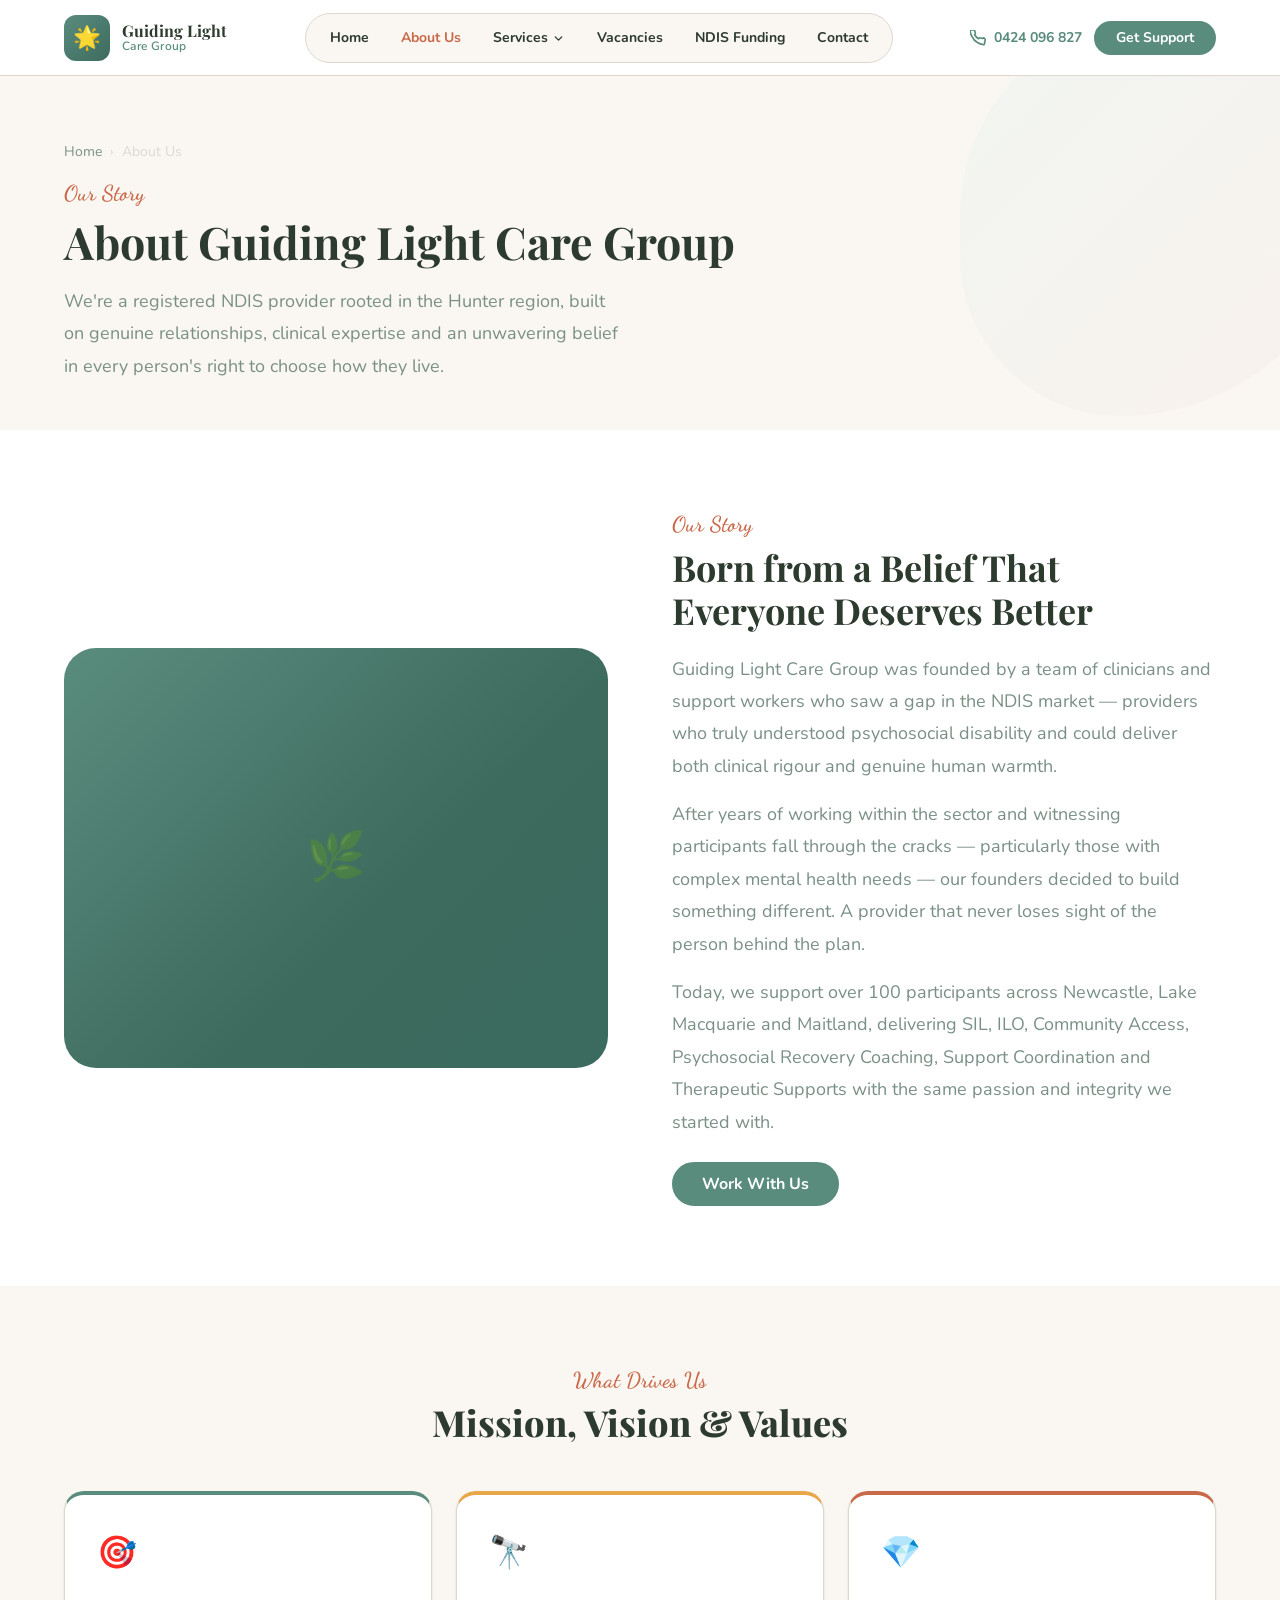
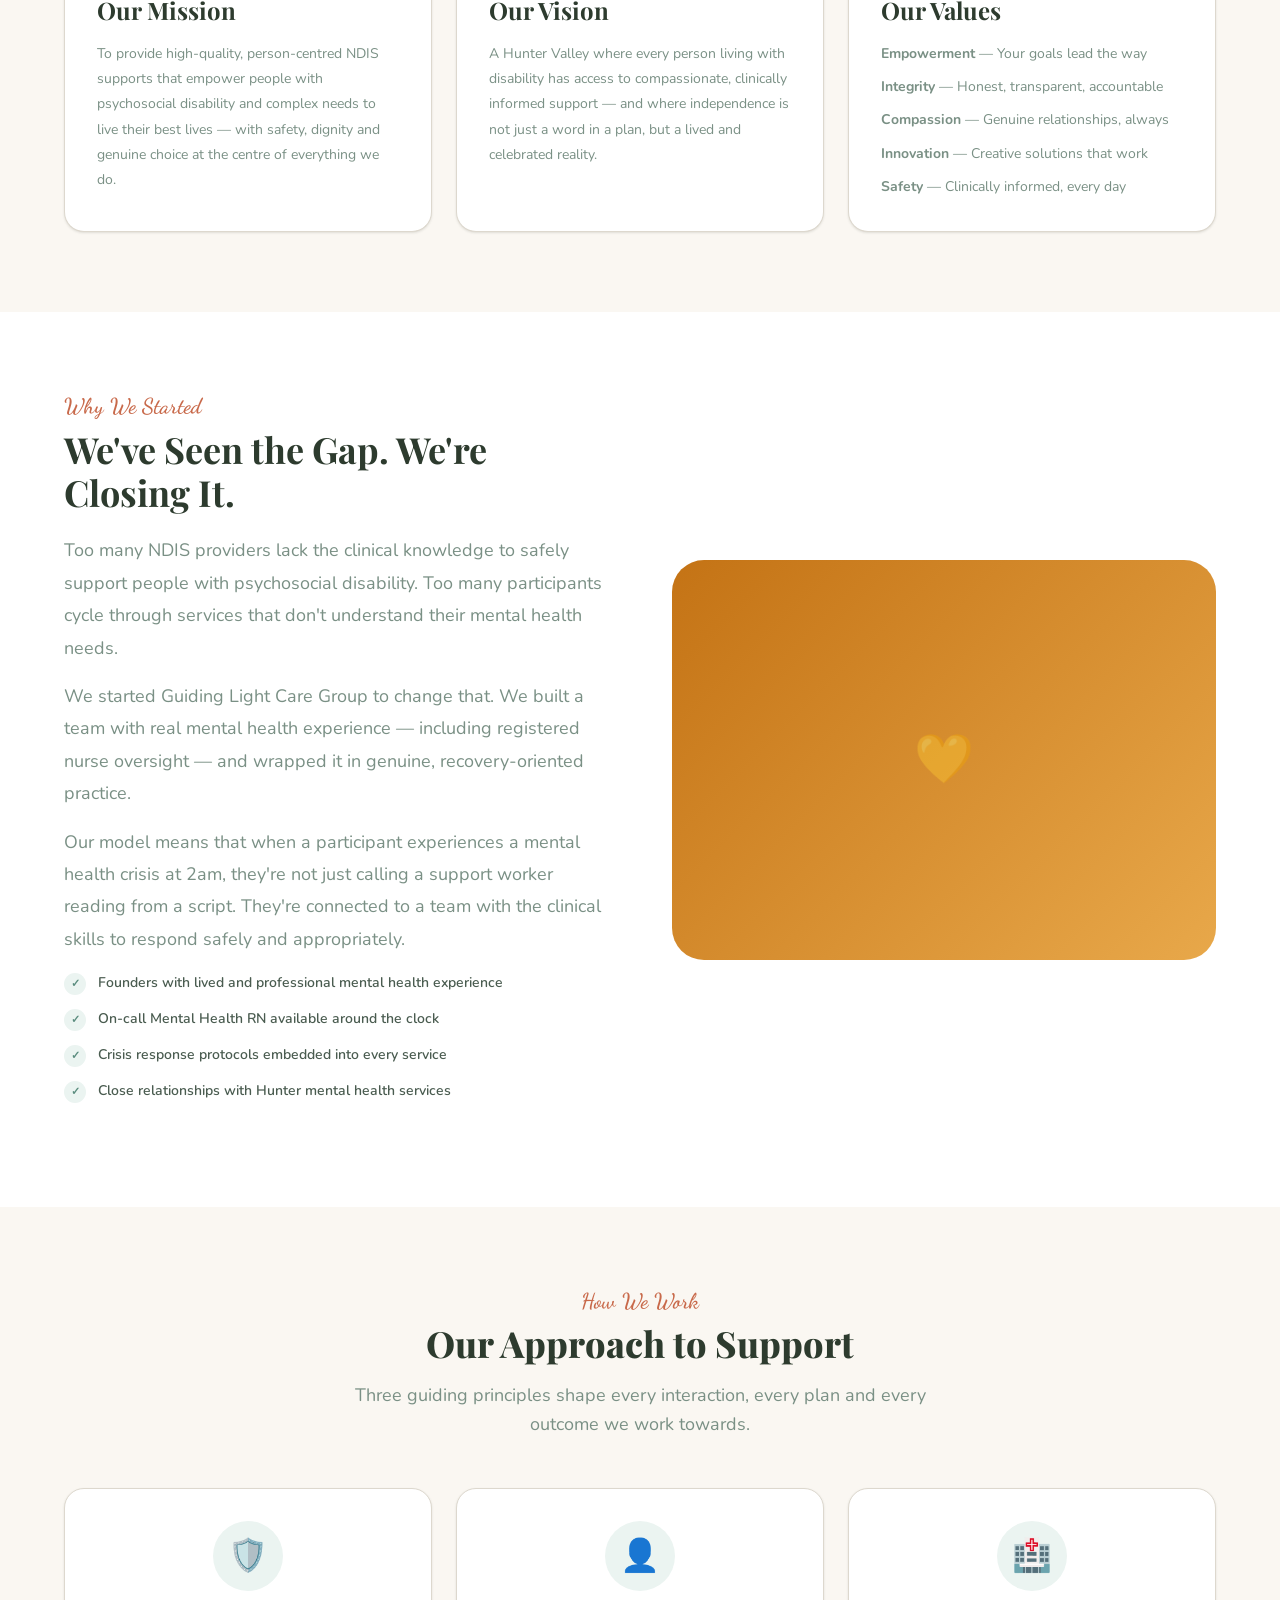
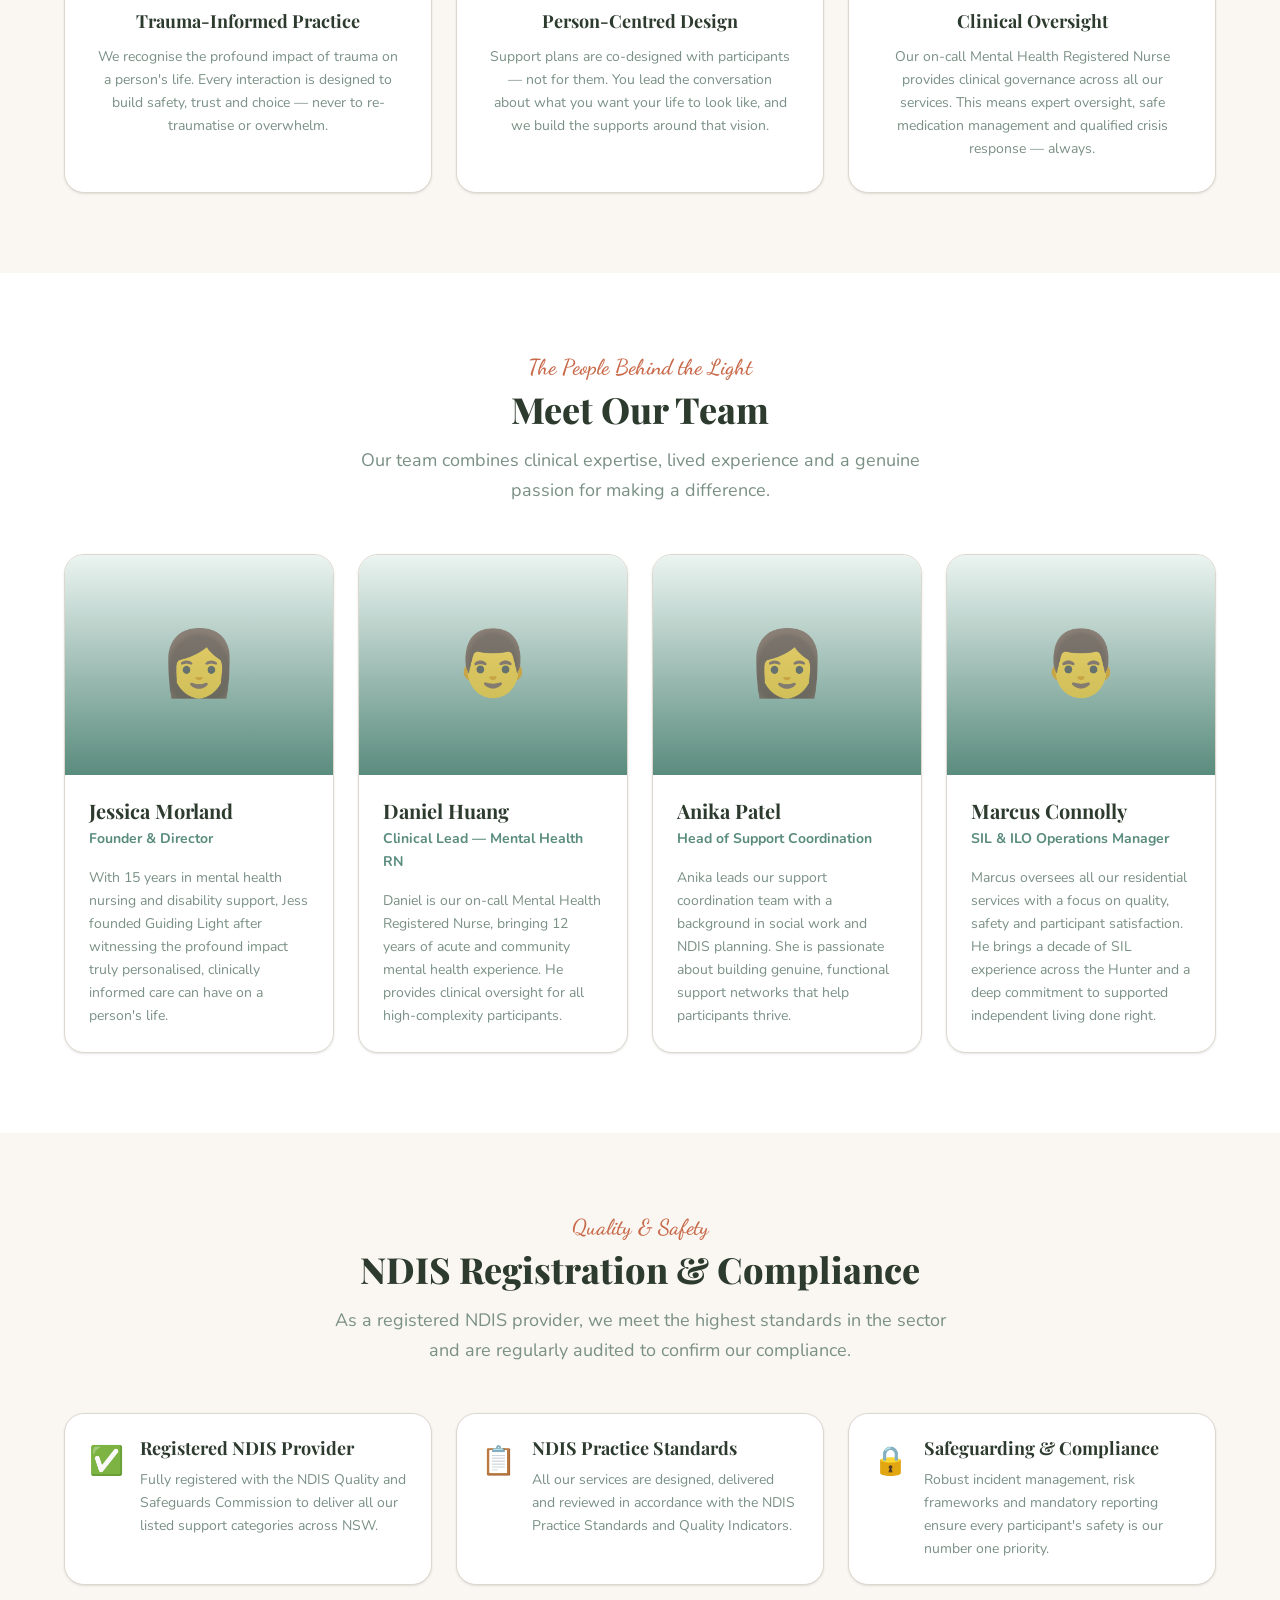
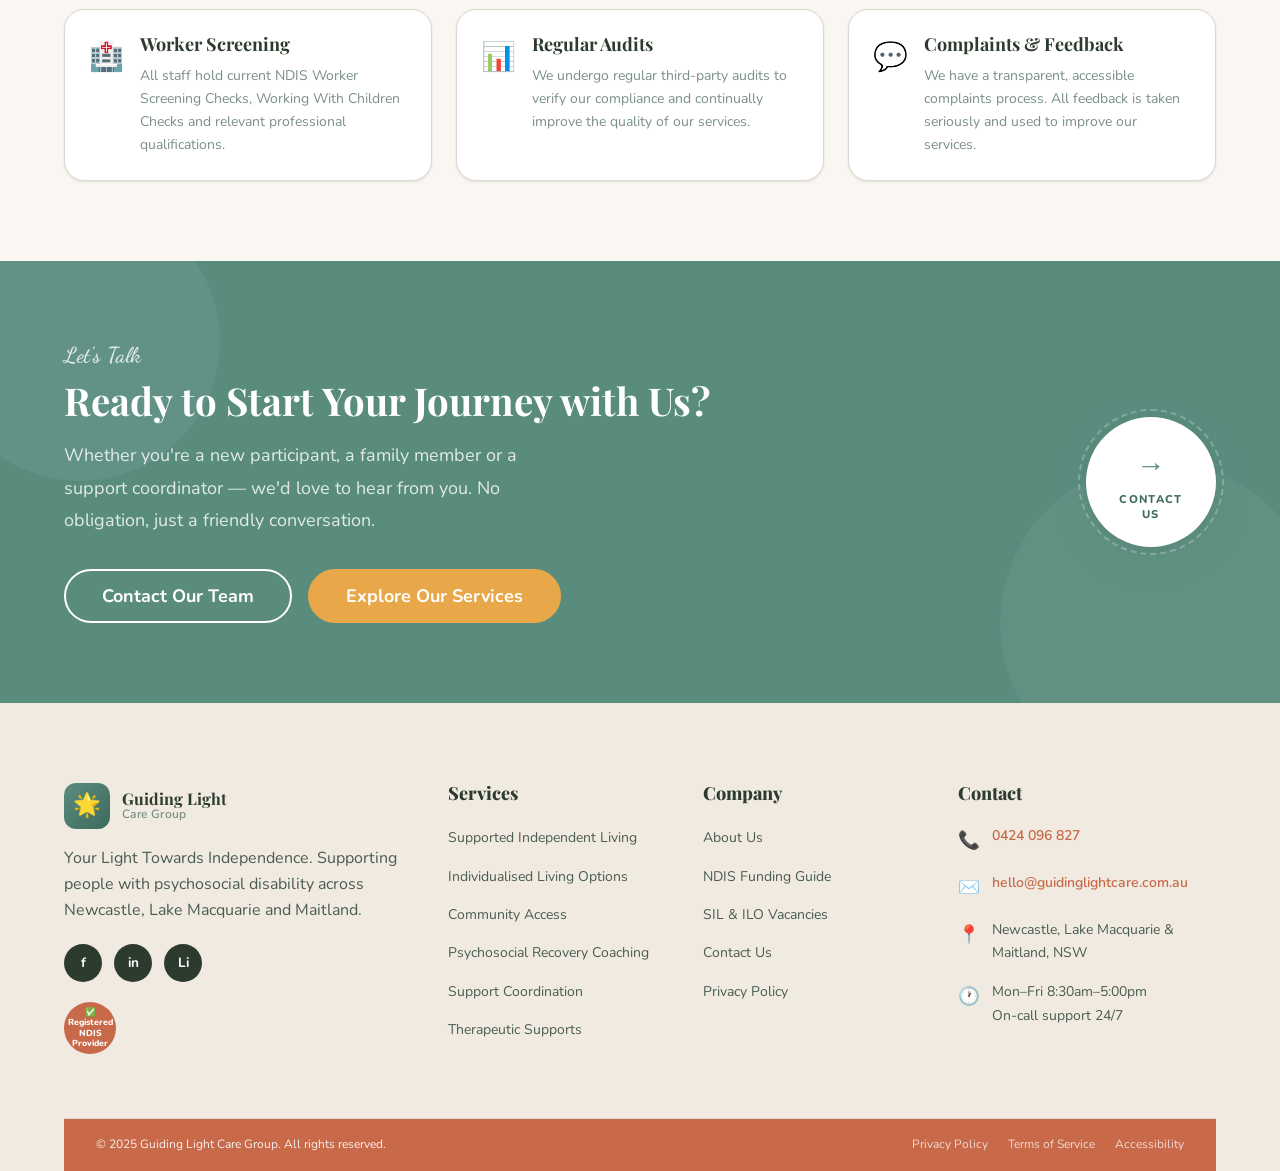
==== commit dfa92cd7: "Make site feel human — Sunflower Services visual style Complete visual overhaul: warm cream backgrou" ====
--- a/about.html
+++ b/about.html
@@ -7,7 +7,7 @@
   <meta name="description" content="Learn about Guiding Light Care Group — our story, our team, our values and our commitment to person-centred NDIS support in Newcastle, Lake Macquarie and Maitland." />
   <link rel="preconnect" href="https://fonts.googleapis.com" />
   <link rel="preconnect" href="https://fonts.gstatic.com" crossorigin />
-  <link href="https://fonts.googleapis.com/css2?family=Nunito:ital,wght@0,300;0,400;0,500;0,600;0,700;0,800;0,900;1,400&display=swap" rel="stylesheet" />
+  <link href="https://fonts.googleapis.com/css2?family=Playfair+Display:ital,wght@0,700;0,800;1,700&family=Dancing+Script:wght@600;700&family=Nunito:ital,wght@0,400;0,500;0,600;0,700;0,800;1,400&display=swap" rel="stylesheet" />
   <link rel="stylesheet" href="css/style.css" />
 </head>
 <body>
@@ -58,21 +58,15 @@
 
   <!-- INNER HERO -->
   <section class="hero hero--inner" aria-label="About Us">
-    <div class="hero__bg"></div>
-    <div class="hero__pattern"></div>
-    <div class="container hero__content" style="padding-block: 3rem;">
+    <div class="container hero__content">
       <nav class="breadcrumb" aria-label="Breadcrumb">
         <a href="index.html">Home</a>
         <span>›</span>
         <span>About Us</span>
       </nav>
-      <h1 class="hero__title" style="font-size: clamp(1.8rem, 4vw, 2.8rem);">About Guiding Light Care Group</h1>
-      <p class="hero__subtitle" style="font-size: 1.1rem; max-width: 560px;">We're a registered NDIS provider rooted in the Hunter region, built on genuine relationships, clinical expertise and an unwavering belief in every person's right to choose how they live.</p>
-    </div>
-    <div class="hero__wave">
-      <svg xmlns="http://www.w3.org/2000/svg" viewBox="0 0 1440 80" preserveAspectRatio="none">
-        <path d="M0,40 C360,80 1080,0 1440,40 L1440,80 L0,80 Z" fill="#ffffff"/>
-      </svg>
+      <span class="script-label">Our Story</span>
+      <h1 class="hero__inner-title">About Guiding Light Care Group</h1>
+      <p class="hero__inner-sub">We're a registered NDIS provider rooted in the Hunter region, built on genuine relationships, clinical expertise and an unwavering belief in every person's right to choose how they live.</p>
     </div>
   </section>
 
@@ -84,7 +78,7 @@
           <div class="split__image-placeholder img-placeholder" style="min-height:420px; border-radius:1.25rem;">🌿</div>
         </div>
         <div class="split__content fade-in-up delay-2">
-          <span class="section-label">Our Story</span>
+          <span class="script-label">Our Story</span>
           <h2 id="story-heading">Born from a Belief That Everyone Deserves Better</h2>
           <p class="lead">Guiding Light Care Group was founded by a team of clinicians and support workers who saw a gap in the NDIS market — providers who truly understood psychosocial disability and could deliver both clinical rigour and genuine human warmth.</p>
           <p>After years of working within the sector and witnessing participants fall through the cracks — particularly those with complex mental health needs — our founders decided to build something different. A provider that never loses sight of the person behind the plan.</p>
@@ -99,8 +93,8 @@
   <section class="section section--alt" aria-labelledby="mvv-heading">
     <div class="container">
       <div class="section-header text-center">
-        <span class="section-label">What Drives Us</span>
-        <h2 class="section-title" id="mvv-heading">Mission, Vision &amp; Values</h2>
+        <span class="script-label">What Drives Us</span>
+        <h2 class="section-title display-heading" id="mvv-heading">Mission, Vision &amp; Values</h2>
       </div>
       <div class="grid-3">
         <div class="mvv-card fade-in-up">
@@ -136,7 +130,7 @@
           <div class="split__image-placeholder img-placeholder img-placeholder--amber" style="min-height:400px; border-radius:1.25rem;">💛</div>
         </div>
         <div class="split__content fade-in-up delay-2">
-          <span class="section-label">Why We Started</span>
+          <span class="script-label">Why We Started</span>
           <h2 id="why-started-heading">We've Seen the Gap. We're Closing It.</h2>
           <p class="lead">Too many NDIS providers lack the clinical knowledge to safely support people with psychosocial disability. Too many participants cycle through services that don't understand their mental health needs.</p>
           <p>We started Guiding Light Care Group to change that. We built a team with real mental health experience — including registered nurse oversight — and wrapped it in genuine, recovery-oriented practice.</p>
@@ -156,8 +150,8 @@
   <section class="section section--alt" aria-labelledby="approach-heading">
     <div class="container">
       <div class="section-header text-center">
-        <span class="section-label">How We Work</span>
-        <h2 class="section-title" id="approach-heading">Our Approach to Support</h2>
+        <span class="script-label">How We Work</span>
+        <h2 class="section-title display-heading" id="approach-heading">Our Approach to Support</h2>
         <p class="section-subtitle">Three guiding principles shape every interaction, every plan and every outcome we work towards.</p>
       </div>
       <div class="grid-3">
@@ -184,8 +178,8 @@
   <section class="section" aria-labelledby="team-heading">
     <div class="container">
       <div class="section-header text-center">
-        <span class="section-label">The People Behind the Light</span>
-        <h2 class="section-title" id="team-heading">Meet Our Team</h2>
+        <span class="script-label">The People Behind the Light</span>
+        <h2 class="section-title display-heading" id="team-heading">Meet Our Team</h2>
         <p class="section-subtitle">Our team combines clinical expertise, lived experience and a genuine passion for making a difference.</p>
       </div>
       <div class="grid-4">
@@ -229,8 +223,8 @@
   <section class="section section--alt" aria-labelledby="compliance-heading">
     <div class="container">
       <div class="section-header text-center">
-        <span class="section-label">Quality &amp; Safety</span>
-        <h2 class="section-title" id="compliance-heading">NDIS Registration &amp; Compliance</h2>
+        <span class="script-label">Quality &amp; Safety</span>
+        <h2 class="section-title display-heading" id="compliance-heading">NDIS Registration &amp; Compliance</h2>
         <p class="section-subtitle">As a registered NDIS provider, we meet the highest standards in the sector and are regularly audited to confirm our compliance.</p>
       </div>
       <div class="registration-grid">
@@ -283,13 +277,20 @@
   <!-- CTA -->
   <section class="cta-banner" aria-label="Contact CTA">
     <div class="container">
-      <span class="section-label" style="color:#ffc878;">Let's Talk</span>
-      <h2>Ready to Start Your Journey with Us?</h2>
-      <p>Whether you're a new participant, a family member or a support coordinator — we'd love to hear from you. No obligation, just a friendly conversation.</p>
-      <a href="tel:0424096827" class="cta-phone">0424 096 827</a>
-      <div class="btn-group" style="justify-content:center;">
-        <a href="contact.html" class="btn btn--accent btn--lg">Contact Our Team</a>
-        <a href="index.html#services" class="btn btn--outline-white btn--lg">Explore Our Services</a>
+      <div class="cta-banner__inner">
+        <div class="cta-banner__left">
+          <span class="script-label" style="color:rgba(255,255,255,0.8);">Let's Talk</span>
+          <h2>Ready to Start Your Journey with Us?</h2>
+          <p>Whether you're a new participant, a family member or a support coordinator — we'd love to hear from you. No obligation, just a friendly conversation.</p>
+          <div class="btn-group">
+            <a href="contact.html" class="btn btn--outline-white btn--lg">Contact Our Team</a>
+            <a href="index.html#services" class="btn btn--accent btn--lg">Explore Our Services</a>
+          </div>
+        </div>
+        <a href="contact.html" class="cta-contact-badge" aria-label="Contact us">
+          <span class="cta-contact-badge__arrow">→</span>
+          <span class="cta-contact-badge__label">Contact<br />Us</span>
+        </a>
       </div>
     </div>
   </section>
--- a/css/style.css
+++ b/css/style.css
@@ -1,58 +1,79 @@
 /* ============================================================
    Guiding Light Care Group — Global Stylesheet
+   Warm, light, human — inspired by Sunflower Services aesthetic
    ============================================================ */
 
 /* --- Google Fonts Import --- */
-@import url('https://fonts.googleapis.com/css2?family=Nunito:ital,wght@0,300;0,400;0,500;0,600;0,700;0,800;0,900;1,400&display=swap');
+@import url('https://fonts.googleapis.com/css2?family=Playfair+Display:ital,wght@0,700;0,800;1,700&family=Dancing+Script:wght@600;700&family=Nunito:ital,wght@0,400;0,500;0,600;0,700;0,800;1,400&display=swap');
 
 /* --- CSS Custom Properties --- */
 :root {
-  /* Colors */
-  --color-primary:     #1E6D52;
-  --color-primary-dk:  #155a42;
-  --color-primary-lt:  #2a8a68;
-  --color-accent:      #F0932B;
-  --color-accent-dk:   #d47c1e;
-  --color-bg:          #F6FAF8;
-  --color-border:      #D8E8E2;
-  --color-dark:        #1A2E26;
-  --color-footer-bg:   #0D2B1F;
-  --color-white:       #ffffff;
-  --color-text:        #2d4a3e;
-  --color-text-light:  #5a7a6e;
-  --color-text-muted:  #8aada2;
+  /* New warm colour palette */
+  --cream:        #FAF7F2;
+  --cream-dark:   #F0EAE0;
+  --green:        #5A8C7E;
+  --green-dark:   #3D6B5E;
+  --green-light:  #EBF4F1;
+  --terra:        #C8694A;
+  --terra-light:  #F8EDE9;
+  --gold:         #E8A84A;
+  --gold-light:   #FDF5E6;
+  --dark:         #2D3B2E;
+  --text:         #4A5C50;
+  --text-light:   #7A9085;
+  --border:       #DDD8CE;
+  --white:        #FFFFFF;
+  --footer-bg:    #F0EAE0;
+  --footer-strip: #C8694A;
+
+  /* Legacy aliases so inner pages still work */
+  --color-primary:     var(--green);
+  --color-primary-dk:  var(--green-dark);
+  --color-primary-lt:  #7aab9c;
+  --color-accent:      var(--gold);
+  --color-accent-dk:   #c98930;
+  --color-bg:          var(--cream);
+  --color-border:      var(--border);
+  --color-dark:        var(--dark);
+  --color-footer-bg:   var(--footer-bg);
+  --color-white:       var(--white);
+  --color-text:        var(--text);
+  --color-text-light:  var(--text-light);
+  --color-text-muted:  #9fb5aa;
   --color-success:     #27ae60;
   --color-warning:     #f39c12;
 
   /* Typography */
-  --font-family:       'Nunito', 'Segoe UI', Arial, sans-serif;
-  --font-size-xs:      0.75rem;
-  --font-size-sm:      0.875rem;
-  --font-size-base:    1rem;
-  --font-size-md:      1.125rem;
-  --font-size-lg:      1.25rem;
-  --font-size-xl:      1.5rem;
-  --font-size-2xl:     1.875rem;
-  --font-size-3xl:     2.25rem;
-  --font-size-4xl:     3rem;
-  --font-size-5xl:     3.75rem;
+  --font-display:  'Playfair Display', Georgia, serif;
+  --font-script:   'Dancing Script', cursive;
+  --font-family:   'Nunito', 'Segoe UI', Arial, sans-serif;
+  --font-size-xs:  0.75rem;
+  --font-size-sm:  0.875rem;
+  --font-size-base:1rem;
+  --font-size-md:  1.125rem;
+  --font-size-lg:  1.25rem;
+  --font-size-xl:  1.5rem;
+  --font-size-2xl: 1.875rem;
+  --font-size-3xl: 2.25rem;
+  --font-size-4xl: 3rem;
+  --font-size-5xl: 3.75rem;
   --line-height-tight: 1.2;
   --line-height-base:  1.65;
   --line-height-loose: 1.8;
 
   /* Spacing */
-  --space-1:   0.25rem;
-  --space-2:   0.5rem;
-  --space-3:   0.75rem;
-  --space-4:   1rem;
-  --space-5:   1.25rem;
-  --space-6:   1.5rem;
-  --space-8:   2rem;
-  --space-10:  2.5rem;
-  --space-12:  3rem;
-  --space-16:  4rem;
-  --space-20:  5rem;
-  --space-24:  6rem;
+  --space-1:  0.25rem;
+  --space-2:  0.5rem;
+  --space-3:  0.75rem;
+  --space-4:  1rem;
+  --space-5:  1.25rem;
+  --space-6:  1.5rem;
+  --space-8:  2rem;
+  --space-10: 2.5rem;
+  --space-12: 3rem;
+  --space-16: 4rem;
+  --space-20: 5rem;
+  --space-24: 6rem;
 
   /* Borders */
   --radius-sm:   0.375rem;
@@ -62,27 +83,25 @@
   --radius-pill: 50px;
 
   /* Shadows */
-  --shadow-sm:  0 1px 3px rgba(0,0,0,0.08), 0 1px 2px rgba(0,0,0,0.06);
-  --shadow-md:  0 4px 12px rgba(30,109,82,0.1), 0 2px 6px rgba(0,0,0,0.06);
-  --shadow-lg:  0 10px 30px rgba(30,109,82,0.15), 0 4px 12px rgba(0,0,0,0.08);
-  --shadow-xl:  0 20px 50px rgba(30,109,82,0.2);
+  --shadow-sm: 0 1px 3px rgba(45,59,46,0.07), 0 1px 2px rgba(0,0,0,0.05);
+  --shadow-md: 0 4px 16px rgba(90,140,126,0.12), 0 2px 6px rgba(0,0,0,0.06);
+  --shadow-lg: 0 10px 36px rgba(90,140,126,0.16), 0 4px 12px rgba(0,0,0,0.08);
+  --shadow-xl: 0 20px 56px rgba(90,140,126,0.22);
 
   /* Transitions */
-  --transition-fast:   0.15s ease;
-  --transition-base:   0.25s ease;
-  --transition-slow:   0.4s ease;
+  --transition-fast: 0.15s ease;
+  --transition-base: 0.25s ease;
+  --transition-slow: 0.4s ease;
 
   /* Layout */
   --container-max: 1200px;
-  --nav-height:    72px;
+  --nav-height:    76px;
 }
 
 /* ============================================================
    Reset & Base
    ============================================================ */
-*,
-*::before,
-*::after {
+*, *::before, *::after {
   box-sizing: border-box;
   margin: 0;
   padding: 0;
@@ -98,8 +117,8 @@
   font-family: var(--font-family);
   font-size: var(--font-size-base);
   line-height: var(--line-height-base);
-  color: var(--color-text);
-  background-color: var(--color-white);
+  color: var(--text);
+  background-color: var(--cream);
   overflow-x: hidden;
 }
 
@@ -109,18 +128,14 @@
 }
 
 a {
-  color: var(--color-primary);
+  color: var(--green);
   text-decoration: none;
   transition: color var(--transition-base);
 }
 
-a:hover {
-  color: var(--color-primary-lt);
-}
-
-ul, ol {
-  list-style: none;
-}
+a:hover { color: var(--green-dark); }
+
+ul, ol { list-style: none; }
 
 input, textarea, select, button {
   font-family: inherit;
@@ -128,18 +143,17 @@
 }
 
 h1, h2, h3, h4, h5, h6 {
-  font-weight: 800;
+  font-family: var(--font-display);
+  font-weight: 700;
   line-height: var(--line-height-tight);
-  color: var(--color-dark);
+  color: var(--dark);
 }
 
 p {
   margin-bottom: var(--space-4);
 }
 
-p:last-child {
-  margin-bottom: 0;
-}
+p:last-child { margin-bottom: 0; }
 
 /* ============================================================
    Layout Utilities
@@ -153,61 +167,81 @@
 
 .section {
   padding-block: var(--space-20);
+  background-color: var(--white);
 }
 
 .section--alt {
-  background-color: var(--color-bg);
+  background-color: var(--cream);
+}
+
+.section--cream {
+  background-color: var(--cream);
 }
 
 .section--dark {
-  background-color: var(--color-dark);
-  color: var(--color-white);
-}
-
-.section--dark h2,
-.section--dark h3,
-.section--dark h4 {
-  color: var(--color-white);
-}
-
-.section--primary {
-  background-color: var(--color-primary);
-  color: var(--color-white);
-}
-
-.section--primary h2,
-.section--primary h3 {
-  color: var(--color-white);
+  background-color: var(--dark);
+  color: var(--white);
+}
+
+.section--dark h2, .section--dark h3, .section--dark h4 {
+  color: var(--white);
+}
+
+.section--green {
+  background-color: var(--green);
+  color: var(--white);
 }
 
 .text-center { text-align: center; }
 .text-left   { text-align: left; }
-
-.mt-auto { margin-top: auto; }
-
-/* ============================================================
-   Typography Utilities
-   ============================================================ */
+.mt-auto     { margin-top: auto; }
+
+/* ============================================================
+   Typography — Script Labels & Display Headings
+   ============================================================ */
+
+/* Script label: Dancing Script in terracotta */
+.script-label {
+  display: block;
+  font-family: var(--font-script);
+  font-size: 1.35rem;
+  font-weight: 600;
+  color: var(--terra);
+  margin-bottom: var(--space-2);
+  line-height: 1.3;
+}
+
+/* Legacy alias */
 .section-label {
   display: inline-block;
-  font-size: var(--font-size-xs);
-  font-weight: 700;
-  letter-spacing: 0.12em;
-  text-transform: uppercase;
-  color: var(--color-accent);
-  margin-bottom: var(--space-3);
+  font-family: var(--font-script);
+  font-size: 1.3rem;
+  font-weight: 600;
+  color: var(--terra);
+  margin-bottom: var(--space-2);
+  line-height: 1.3;
+}
+
+/* Display heading: Playfair Display */
+.display-heading {
+  font-family: var(--font-display);
+  font-weight: 800;
+  line-height: 1.15;
+  color: var(--dark);
 }
 
 .section-title {
+  font-family: var(--font-display);
   font-size: var(--font-size-3xl);
   font-weight: 800;
   margin-bottom: var(--space-4);
-  color: var(--color-dark);
+  color: var(--dark);
 }
 
 .section-subtitle {
-  font-size: var(--font-size-lg);
-  color: var(--color-text-light);
+  font-family: var(--font-family);
+  font-size: var(--font-size-md);
+  color: var(--text-light);
   max-width: 620px;
   margin-inline: auto;
   margin-bottom: var(--space-12);
@@ -220,7 +254,7 @@
 .lead {
   font-size: var(--font-size-md);
   line-height: var(--line-height-loose);
-  color: var(--color-text-light);
+  color: var(--text-light);
 }
 
 /* ============================================================
@@ -232,6 +266,7 @@
   gap: var(--space-2);
   padding: 0.75rem 1.75rem;
   border-radius: var(--radius-pill);
+  font-family: var(--font-family);
   font-size: var(--font-size-base);
   font-weight: 700;
   cursor: pointer;
@@ -242,55 +277,77 @@
   line-height: 1;
 }
 
+/* Green primary */
 .btn--primary {
-  background-color: var(--color-primary);
-  color: var(--color-white);
-  border-color: var(--color-primary);
-}
-
+  background-color: var(--green);
+  color: var(--white);
+  border-color: var(--green);
+}
 .btn--primary:hover {
-  background-color: var(--color-primary-dk);
-  border-color: var(--color-primary-dk);
-  color: var(--color-white);
+  background-color: var(--green-dark);
+  border-color: var(--green-dark);
+  color: var(--white);
   transform: translateY(-2px);
   box-shadow: var(--shadow-md);
 }
 
+/* Gold/amber accent */
 .btn--accent {
-  background-color: var(--color-accent);
-  color: var(--color-white);
-  border-color: var(--color-accent);
-}
-
+  background-color: var(--gold);
+  color: var(--white);
+  border-color: var(--gold);
+}
 .btn--accent:hover {
   background-color: var(--color-accent-dk);
   border-color: var(--color-accent-dk);
-  color: var(--color-white);
+  color: var(--white);
   transform: translateY(-2px);
   box-shadow: var(--shadow-md);
 }
 
+/* Terracotta secondary */
+.btn--terra {
+  background-color: var(--terra);
+  color: var(--white);
+  border-color: var(--terra);
+}
+.btn--terra:hover {
+  background-color: #a8573b;
+  border-color: #a8573b;
+  color: var(--white);
+  transform: translateY(-2px);
+  box-shadow: var(--shadow-md);
+}
+
 .btn--outline {
   background-color: transparent;
-  color: var(--color-primary);
-  border-color: var(--color-primary);
-}
-
+  color: var(--green);
+  border-color: var(--green);
+}
 .btn--outline:hover {
-  background-color: var(--color-primary);
-  color: var(--color-white);
+  background-color: var(--green);
+  color: var(--white);
   transform: translateY(-2px);
 }
 
 .btn--outline-white {
   background-color: transparent;
-  color: var(--color-white);
-  border-color: var(--color-white);
-}
-
+  color: var(--white);
+  border-color: var(--white);
+}
 .btn--outline-white:hover {
-  background-color: var(--color-white);
-  color: var(--color-primary);
+  background-color: var(--white);
+  color: var(--green);
+}
+
+.btn--outline-terra {
+  background-color: transparent;
+  color: var(--terra);
+  border-color: var(--terra);
+}
+.btn--outline-terra:hover {
+  background-color: var(--terra);
+  color: var(--white);
 }
 
 .btn--lg {
@@ -311,7 +368,7 @@
 }
 
 /* ============================================================
-   Navigation
+   Navigation — Pill Container Style
    ============================================================ */
 .site-header {
   position: sticky;
@@ -319,8 +376,8 @@
   left: 0;
   right: 0;
   z-index: 1000;
-  background-color: var(--color-white);
-  border-bottom: 1px solid var(--color-border);
+  background-color: var(--white);
+  border-bottom: 1px solid var(--border);
   height: var(--nav-height);
   transition: box-shadow var(--transition-base);
 }
@@ -337,6 +394,7 @@
   max-width: var(--container-max);
   margin-inline: auto;
   padding-inline: var(--space-6);
+  gap: var(--space-4);
 }
 
 /* Logo */
@@ -349,9 +407,9 @@
 }
 
 .nav-logo-icon {
-  width: 44px;
-  height: 44px;
-  background: linear-gradient(135deg, var(--color-primary), var(--color-primary-lt));
+  width: 46px;
+  height: 46px;
+  background: linear-gradient(135deg, var(--green), var(--green-dark));
   border-radius: var(--radius-md);
   display: flex;
   align-items: center;
@@ -366,23 +424,28 @@
 }
 
 .nav-logo-text strong {
+  font-family: var(--font-display);
   font-size: var(--font-size-base);
-  font-weight: 800;
-  color: var(--color-dark);
+  font-weight: 700;
+  color: var(--dark);
 }
 
 .nav-logo-text span {
   font-size: var(--font-size-xs);
-  color: var(--color-primary);
+  color: var(--green);
   font-weight: 600;
   letter-spacing: 0.03em;
 }
 
-/* Main Nav */
+/* Pill nav container */
 .nav-menu {
   display: flex;
   align-items: center;
-  gap: var(--space-1);
+  gap: 0;
+  background: var(--cream);
+  border: 1px solid var(--border);
+  border-radius: var(--radius-pill);
+  padding: 5px 8px;
 }
 
 .nav-item {
@@ -393,25 +456,29 @@
   display: flex;
   align-items: center;
   gap: var(--space-1);
-  padding: var(--space-2) var(--space-4);
-  font-size: var(--font-size-sm);
-  font-weight: 700;
-  color: var(--color-dark);
-  border-radius: var(--radius-sm);
+  padding: 0.45rem 1rem;
+  font-size: var(--font-size-sm);
+  font-weight: 700;
+  color: var(--dark);
+  border-radius: var(--radius-pill);
   text-decoration: none;
   transition: all var(--transition-fast);
   white-space: nowrap;
-}
-
-.nav-link:hover,
+  font-family: var(--font-family);
+}
+
+.nav-link:hover {
+  color: var(--green);
+  background-color: var(--green-light);
+}
+
 .nav-link.active {
-  color: var(--color-primary);
-  background-color: var(--color-bg);
+  color: var(--terra);
 }
 
 .nav-link svg {
-  width: 14px;
-  height: 14px;
+  width: 13px;
+  height: 13px;
   transition: transform var(--transition-fast);
   flex-shrink: 0;
 }
@@ -424,15 +491,15 @@
 /* Dropdown */
 .dropdown-menu {
   position: absolute;
-  top: calc(100% + var(--space-2));
+  top: calc(100% + 10px);
   left: 50%;
   transform: translateX(-50%) translateY(-8px);
-  background-color: var(--color-white);
-  border: 1px solid var(--color-border);
+  background-color: var(--white);
+  border: 1px solid var(--border);
   border-radius: var(--radius-lg);
   box-shadow: var(--shadow-lg);
   padding: var(--space-3);
-  min-width: 280px;
+  min-width: 290px;
   opacity: 0;
   pointer-events: none;
   transition: all var(--transition-base);
@@ -457,13 +524,13 @@
 }
 
 .dropdown-item:hover {
-  background-color: var(--color-bg);
+  background-color: var(--cream);
 }
 
 .dropdown-icon {
   width: 36px;
   height: 36px;
-  background: linear-gradient(135deg, var(--color-bg), var(--color-border));
+  background: linear-gradient(135deg, var(--cream), var(--cream-dark));
   border-radius: var(--radius-sm);
   display: flex;
   align-items: center;
@@ -476,38 +543,64 @@
   display: block;
   font-size: var(--font-size-sm);
   font-weight: 700;
-  color: var(--color-dark);
+  color: var(--dark);
   line-height: 1.3;
+  font-family: var(--font-family);
 }
 
 .dropdown-text span {
   display: block;
   font-size: var(--font-size-xs);
-  color: var(--color-text-light);
+  color: var(--text-light);
   margin-top: 2px;
 }
 
-/* Nav CTA */
+/* Nav right — social + phone + CTA */
 .nav-cta {
   display: flex;
   align-items: center;
   gap: var(--space-3);
-  margin-left: var(--space-4);
+  flex-shrink: 0;
+}
+
+.nav-social {
+  display: flex;
+  gap: var(--space-2);
+}
+
+.nav-social a {
+  width: 32px;
+  height: 32px;
+  background: var(--cream);
+  border: 1px solid var(--border);
+  border-radius: 50%;
+  display: flex;
+  align-items: center;
+  justify-content: center;
+  font-size: 0.75rem;
+  font-weight: 800;
+  color: var(--text-light);
+  text-decoration: none;
+  transition: all var(--transition-fast);
+}
+
+.nav-social a:hover {
+  background: var(--green);
+  border-color: var(--green);
+  color: var(--white);
 }
 
 .nav-phone {
   font-size: var(--font-size-sm);
   font-weight: 700;
-  color: var(--color-primary);
+  color: var(--green);
   text-decoration: none;
   display: flex;
   align-items: center;
   gap: var(--space-2);
 }
 
-.nav-phone:hover {
-  color: var(--color-primary-lt);
-}
+.nav-phone:hover { color: var(--green-dark); }
 
 /* Hamburger */
 .nav-hamburger {
@@ -525,7 +618,7 @@
   display: block;
   width: 24px;
   height: 2px;
-  background-color: var(--color-dark);
+  background-color: var(--dark);
   border-radius: 2px;
   transition: all var(--transition-base);
 }
@@ -534,161 +627,286 @@
   transform: rotate(45deg) translate(5px, 5px);
 }
 
-.nav-open .nav-hamburger span:nth-child(2) {
-  opacity: 0;
-}
+.nav-open .nav-hamburger span:nth-child(2) { opacity: 0; }
 
 .nav-open .nav-hamburger span:nth-child(3) {
   transform: rotate(-45deg) translate(5px, -5px);
 }
 
 /* ============================================================
-   Hero Sections
+   Hero — Light Cream Split Layout (HOME PAGE)
    ============================================================ */
 .hero {
+  background-color: var(--cream);
+  min-height: 88vh;
+  display: flex;
+  align-items: center;
+  overflow: hidden;
   position: relative;
-  min-height: 90vh;
-  display: flex;
-  align-items: center;
+  padding-block: var(--space-20);
+}
+
+.hero--split {
+  min-height: 88vh;
+}
+
+.hero__split-inner {
+  display: grid;
+  grid-template-columns: 1fr 1fr;
+  gap: var(--space-16);
+  align-items: center;
+  width: 100%;
+}
+
+/* Left column */
+.hero__left {
+  display: flex;
+  flex-direction: column;
+  gap: var(--space-5);
+}
+
+.hero__script {
+  font-family: var(--font-script);
+  font-size: 1.5rem;
+  font-weight: 600;
+  color: var(--terra);
+  line-height: 1.3;
+}
+
+.hero__title {
+  font-family: var(--font-display);
+  font-size: clamp(2.4rem, 4.5vw, 3.6rem);
+  font-weight: 800;
+  line-height: 1.1;
+  color: var(--dark);
+  margin: 0;
+}
+
+.hero__title em {
+  font-style: italic;
+  color: var(--green);
+}
+
+.hero__subtitle {
+  font-size: var(--font-size-md);
+  color: var(--text-light);
+  line-height: var(--line-height-loose);
+  max-width: 460px;
+  margin: 0;
+}
+
+/* Location pills */
+.location-pills {
+  display: flex;
+  flex-wrap: wrap;
+  gap: var(--space-2);
+}
+
+.location-pill {
+  display: inline-flex;
+  align-items: center;
+  gap: 0.35rem;
+  background: var(--white);
+  border: 1.5px solid var(--border);
+  border-radius: var(--radius-pill);
+  padding: 0.35rem 0.9rem;
+  font-size: var(--font-size-sm);
+  font-weight: 600;
+  color: var(--text);
+}
+
+/* Right column — photo collage */
+.hero__right {
+  position: relative;
+  height: 500px;
+}
+
+.hero__photo-main {
+  position: absolute;
+  right: 0;
+  top: 20px;
+  width: 75%;
+  height: 380px;
+  border-radius: 2rem;
   overflow: hidden;
-  background: linear-gradient(135deg, #0d2b1f 0%, var(--color-primary) 50%, #2a6b4f 100%);
-}
-
+}
+
+.hero__photo-circle {
+  position: absolute;
+  left: 0;
+  top: 0;
+  width: 180px;
+  height: 180px;
+  border-radius: 50%;
+  overflow: hidden;
+  border: 5px solid var(--white);
+  box-shadow: var(--shadow-lg);
+  z-index: 2;
+}
+
+.hero__photo-small {
+  position: absolute;
+  right: 10px;
+  bottom: 30px;
+  width: 140px;
+  height: 140px;
+  border-radius: 1rem;
+  overflow: hidden;
+  transform: rotate(3deg);
+  box-shadow: var(--shadow-md);
+  z-index: 2;
+}
+
+/* NDIS badge */
+.hero__ndis-badge {
+  position: absolute;
+  top: 50px;
+  right: 0;
+  width: 72px;
+  height: 72px;
+  border-radius: 50%;
+  background: var(--terra);
+  display: flex;
+  flex-direction: column;
+  align-items: center;
+  justify-content: center;
+  color: var(--white);
+  font-weight: 800;
+  font-size: 0.6rem;
+  line-height: 1.2;
+  text-align: center;
+  text-transform: uppercase;
+  box-shadow: var(--shadow-md);
+  z-index: 3;
+  letter-spacing: 0.05em;
+}
+
+.hero__ndis-badge .heart {
+  font-size: 1.1rem;
+  line-height: 1;
+}
+
+/* Decorative squiggles */
+.hero__squiggle {
+  position: absolute;
+  pointer-events: none;
+  z-index: 0;
+}
+
+/* Photo placeholder classes — warm gradients */
+.photo-warm {
+  background: linear-gradient(135deg, #4a7a6e 0%, #6fa396 40%, #9cbfb3 70%, #c5dbd6 100%);
+  width: 100%;
+  height: 100%;
+  display: flex;
+  align-items: center;
+  justify-content: center;
+  font-size: 3rem;
+  color: rgba(255,255,255,0.45);
+}
+
+.photo-golden {
+  background: linear-gradient(135deg, #c8924a 0%, #e8b870 40%, #f0ceaa 70%, #fae5cc 100%);
+  width: 100%;
+  height: 100%;
+  display: flex;
+  align-items: center;
+  justify-content: center;
+  font-size: 2.5rem;
+  color: rgba(255,255,255,0.5);
+}
+
+.photo-community {
+  background: linear-gradient(135deg, #3d6b5e 0%, #5a8c7e 40%, #8bb5a8 70%, #bdd6cf 100%);
+  width: 100%;
+  height: 100%;
+  display: flex;
+  align-items: center;
+  justify-content: center;
+  font-size: 2.5rem;
+  color: rgba(255,255,255,0.45);
+}
+
+.photo-person {
+  background: linear-gradient(160deg, #d4a27a 0%, #e8c09a 40%, #f2d5be 70%, #fae8d8 100%);
+  width: 100%;
+  height: 100%;
+  display: flex;
+  align-items: center;
+  justify-content: center;
+  font-size: 2.5rem;
+  color: rgba(255,255,255,0.5);
+}
+
+/* Inner page hero — light cream with coloured shape */
 .hero--inner {
-  min-height: 40vh;
-}
-
-.hero__bg {
+  min-height: auto;
+  padding-block: var(--space-16) var(--space-12);
+  background-color: var(--cream);
+  position: relative;
+  overflow: hidden;
+}
+
+.hero--inner::after {
+  content: '';
   position: absolute;
-  inset: 0;
-  background:
-    radial-gradient(ellipse at 20% 50%, rgba(240,147,43,0.08) 0%, transparent 60%),
-    radial-gradient(ellipse at 80% 20%, rgba(255,255,255,0.05) 0%, transparent 50%),
-    linear-gradient(135deg, #0d2b1f 0%, var(--color-primary) 55%, #1a5c40 100%);
+  right: -80px;
+  top: -60px;
+  width: 400px;
+  height: 400px;
+  background: linear-gradient(135deg, var(--green-light), var(--terra-light));
+  border-radius: 50% 30% 60% 40%;
+  opacity: 0.6;
   z-index: 0;
-}
-
-.hero__pattern {
-  position: absolute;
-  inset: 0;
-  z-index: 1;
-  background-image:
-    radial-gradient(circle at 1px 1px, rgba(255,255,255,0.06) 1px, transparent 0);
-  background-size: 40px 40px;
 }
 
 .hero__content {
   position: relative;
   z-index: 2;
-  color: var(--color-white);
-  padding-block: var(--space-20);
-}
-
-.hero__badge {
-  display: inline-flex;
+}
+
+/* Breadcrumb */
+.breadcrumb {
+  display: flex;
   align-items: center;
   gap: var(--space-2);
-  background: rgba(240,147,43,0.2);
-  border: 1px solid rgba(240,147,43,0.4);
-  border-radius: var(--radius-pill);
-  padding: var(--space-2) var(--space-5);
-  font-size: var(--font-size-sm);
-  font-weight: 700;
-  color: #ffc878;
-  margin-bottom: var(--space-6);
-}
-
-.hero__title {
-  font-size: clamp(2.2rem, 5vw, 4rem);
-  font-weight: 900;
-  line-height: 1.1;
-  color: var(--color-white);
-  margin-bottom: var(--space-6);
-  max-width: 700px;
-}
-
-.hero__title em {
-  font-style: normal;
-  color: #ffc878;
-}
-
-.hero__subtitle {
-  font-size: clamp(var(--font-size-md), 2vw, var(--font-size-xl));
-  color: rgba(255,255,255,0.85);
-  max-width: 580px;
-  margin-bottom: var(--space-10);
-  line-height: var(--line-height-loose);
-}
-
-.hero__trust {
-  display: flex;
-  flex-wrap: wrap;
-  align-items: center;
-  gap: var(--space-6);
-  margin-top: var(--space-10);
-  padding-top: var(--space-8);
-  border-top: 1px solid rgba(255,255,255,0.15);
-}
-
-.trust-item {
-  display: flex;
-  align-items: center;
-  gap: var(--space-2);
-  font-size: var(--font-size-sm);
-  font-weight: 600;
-  color: rgba(255,255,255,0.8);
-}
-
-.trust-item svg {
-  width: 18px;
-  height: 18px;
-  color: var(--color-accent);
-  flex-shrink: 0;
-}
-
-/* Inner hero breadcrumb */
-.breadcrumb {
-  display: flex;
-  align-items: center;
-  gap: var(--space-2);
-  font-size: var(--font-size-sm);
-  color: rgba(255,255,255,0.65);
+  font-size: var(--font-size-sm);
+  color: var(--text-light);
   margin-bottom: var(--space-4);
+  font-family: var(--font-family);
 }
 
 .breadcrumb a {
-  color: rgba(255,255,255,0.65);
+  color: var(--text-light);
   text-decoration: none;
   transition: color var(--transition-fast);
 }
 
-.breadcrumb a:hover {
-  color: var(--color-white);
-}
-
-.breadcrumb span {
-  color: rgba(255,255,255,0.4);
-}
-
-/* Wave bottom */
-.hero__wave {
-  position: absolute;
-  bottom: -1px;
-  left: 0;
-  right: 0;
-  z-index: 3;
-}
-
-.hero__wave svg {
-  display: block;
-  width: 100%;
+.breadcrumb a:hover { color: var(--green); }
+
+.breadcrumb span { color: var(--border); }
+
+/* Inner hero title */
+.hero__inner-title {
+  font-family: var(--font-display);
+  font-size: clamp(1.8rem, 4vw, 2.8rem);
+  font-weight: 700;
+  color: var(--dark);
+  margin-bottom: var(--space-4);
+}
+
+.hero__inner-sub {
+  font-size: var(--font-size-md);
+  color: var(--text-light);
+  max-width: 560px;
+  line-height: var(--line-height-loose);
 }
 
 /* ============================================================
    Stats Strip
    ============================================================ */
 .stats-strip {
-  background: linear-gradient(90deg, var(--color-primary) 0%, var(--color-primary-lt) 100%);
+  background: var(--green);
   padding-block: var(--space-12);
 }
 
@@ -699,33 +917,655 @@
   text-align: center;
 }
 
-.stat-item {
-  color: var(--color-white);
-}
+.stat-item { color: var(--white); }
 
 .stat-item .stat-number {
+  font-family: var(--font-display);
   font-size: var(--font-size-4xl);
-  font-weight: 900;
+  font-weight: 800;
   line-height: 1;
   margin-bottom: var(--space-2);
-  color: #ffc878;
+  color: var(--gold-light);
 }
 
 .stat-item .stat-label {
   font-size: var(--font-size-sm);
   font-weight: 600;
-  opacity: 0.85;
-  letter-spacing: 0.05em;
-}
-
-/* ============================================================
-   Cards
-   ============================================================ */
-
-/* Service Card */
+  opacity: 0.9;
+}
+
+/* ============================================================
+   Services Tabs Section
+   ============================================================ */
+.services-tabs {
+  display: grid;
+  grid-template-columns: 260px 1fr 220px;
+  gap: 0;
+  background: var(--white);
+  border-radius: var(--radius-xl);
+  overflow: hidden;
+  box-shadow: var(--shadow-lg);
+}
+
+.tab-list {
+  background: var(--cream);
+  border-right: 1px solid var(--border);
+  padding: var(--space-4) 0;
+  display: flex;
+  flex-direction: column;
+}
+
+.tab-btn {
+  display: flex;
+  align-items: center;
+  gap: var(--space-3);
+  padding: var(--space-4) var(--space-5);
+  border: none;
+  background: none;
+  cursor: pointer;
+  text-align: left;
+  font-size: var(--font-size-sm);
+  font-weight: 700;
+  color: var(--text);
+  font-family: var(--font-family);
+  transition: all var(--transition-fast);
+  border-left: 3px solid transparent;
+}
+
+.tab-btn:hover {
+  background: var(--green-light);
+  color: var(--green-dark);
+}
+
+.tab-btn.active {
+  background: var(--terra);
+  color: var(--white);
+  border-left-color: var(--terra);
+}
+
+.tab-btn .tab-icon {
+  width: 32px;
+  height: 32px;
+  border-radius: 50%;
+  background: rgba(255,255,255,0.25);
+  display: flex;
+  align-items: center;
+  justify-content: center;
+  font-size: 0.85rem;
+  flex-shrink: 0;
+  transition: background var(--transition-fast);
+}
+
+.tab-btn:not(.active) .tab-icon {
+  background: var(--white);
+}
+
+/* Tab panel content */
+.tab-panels {
+  padding: var(--space-10);
+}
+
+.tab-panel {
+  display: none;
+}
+
+.tab-panel.active {
+  display: block;
+}
+
+.tab-panel__service-icon {
+  font-size: 2.5rem;
+  margin-bottom: var(--space-4);
+}
+
+.tab-panel__heading {
+  font-family: var(--font-display);
+  font-size: var(--font-size-2xl);
+  font-weight: 700;
+  color: var(--dark);
+  margin-bottom: var(--space-3);
+}
+
+.tab-panel__desc {
+  font-size: var(--font-size-md);
+  color: var(--text-light);
+  line-height: var(--line-height-loose);
+  margin-bottom: var(--space-6);
+}
+
+.tab-checklist {
+  display: flex;
+  flex-direction: column;
+  gap: var(--space-3);
+  margin-bottom: var(--space-8);
+}
+
+.tab-check-item {
+  display: flex;
+  align-items: flex-start;
+  gap: var(--space-3);
+  font-family: var(--font-script);
+  font-size: 1.1rem;
+  font-weight: 600;
+  color: var(--green-dark);
+}
+
+.tab-check-item::before {
+  content: '✓';
+  width: 22px;
+  height: 22px;
+  background: var(--green-light);
+  color: var(--green);
+  border-radius: 50%;
+  display: flex;
+  align-items: center;
+  justify-content: center;
+  font-family: var(--font-family);
+  font-size: 0.7rem;
+  font-weight: 900;
+  flex-shrink: 0;
+  margin-top: 3px;
+}
+
+/* Tab right image panel */
+.tab-image-panel {
+  background: var(--cream-dark);
+  position: relative;
+  display: flex;
+  align-items: flex-end;
+  justify-content: center;
+  overflow: hidden;
+  min-height: 300px;
+  padding: var(--space-6);
+}
+
+.tab-blob {
+  position: absolute;
+  border-radius: 40% 60% 70% 30% / 40% 50% 60% 50%;
+}
+
+.tab-blob--1 {
+  width: 200px;
+  height: 200px;
+  background: var(--terra-light);
+  top: -40px;
+  right: -40px;
+}
+
+.tab-blob--2 {
+  width: 150px;
+  height: 150px;
+  background: var(--green-light);
+  bottom: 20px;
+  left: -30px;
+}
+
+/* ============================================================
+   Values / Our Approach Section
+   ============================================================ */
+.values-section {
+  background: var(--cream);
+  padding-block: var(--space-20);
+}
+
+.values-heading em {
+  font-style: italic;
+  color: var(--gold);
+  text-decoration: underline;
+  text-decoration-color: var(--gold);
+  text-underline-offset: 4px;
+}
+
+.values-grid {
+  display: grid;
+  grid-template-columns: repeat(3, 1fr);
+  gap: var(--space-8);
+}
+
+.value-card {
+  text-align: center;
+  padding: var(--space-6);
+  background: var(--white);
+  border-radius: var(--radius-lg);
+  transition: all var(--transition-base);
+  box-shadow: var(--shadow-sm);
+}
+
+.value-card:hover {
+  transform: translateY(-4px);
+  box-shadow: var(--shadow-md);
+}
+
+.value-medal {
+  font-size: 2.2rem;
+  margin-bottom: var(--space-3);
+}
+
+.value-name {
+  font-family: var(--font-script);
+  font-size: 1.3rem;
+  font-weight: 700;
+  color: var(--terra);
+  margin-bottom: var(--space-2);
+}
+
+.value-desc {
+  font-size: var(--font-size-sm);
+  color: var(--text-light);
+  line-height: var(--line-height-base);
+  margin: 0;
+}
+
+/* ============================================================
+   Team Arches Section
+   ============================================================ */
+.team-arches {
+  display: flex;
+  gap: var(--space-5);
+  justify-content: center;
+  flex-wrap: wrap;
+  margin-top: var(--space-10);
+}
+
+.team-arch {
+  text-align: center;
+  flex: 0 0 auto;
+  width: 160px;
+  position: relative;
+}
+
+/* Arch frame — dome shaped container */
+.arch__frame {
+  width: 160px;
+  height: 200px;
+  border-radius: 80px 80px 0 0;
+  overflow: hidden;
+  margin: 0 auto var(--space-4);
+  position: relative;
+}
+
+/* Decorative dashes beside each arch */
+.team-arch::before,
+.team-arch::after {
+  content: '';
+  position: absolute;
+  top: 80px;
+  width: 14px;
+  height: 3px;
+  background: var(--gold);
+  border-radius: 2px;
+  opacity: 0.6;
+}
+
+.team-arch::before { left: -16px; transform: rotate(-20deg); }
+.team-arch::after  { right: -16px; transform: rotate(20deg); }
+
+.arch__photo {
+  width: 100%;
+  height: 100%;
+  display: flex;
+  align-items: flex-end;
+  justify-content: center;
+  font-size: 3.5rem;
+  padding-bottom: var(--space-4);
+  color: rgba(255,255,255,0.6);
+}
+
+/* Arch colour variants */
+.arch--gold   .arch__frame { background: linear-gradient(180deg, #f5c97a 0%, #e8a84a 100%); }
+.arch--sage   .arch__frame { background: linear-gradient(180deg, #a8c5bc 0%, #8baf9f 100%); }
+.arch--terra  .arch__frame { background: linear-gradient(180deg, #de9078 0%, #c8694a 100%); }
+.arch--olive  .arch__frame { background: linear-gradient(180deg, #b8c89e 0%, #9ba882 100%); }
+.arch--teal   .arch__frame { background: linear-gradient(180deg, #7aab9c 0%, #5a8c7e 100%); }
+
+.arch__info {}
+
+.arch__name {
+  font-family: var(--font-family);
+  font-size: var(--font-size-sm);
+  font-weight: 800;
+  color: var(--dark);
+  margin-bottom: 0.25rem;
+}
+
+.arch__role {
+  font-size: var(--font-size-xs);
+  font-style: italic;
+  color: var(--text-light);
+}
+
+/* ============================================================
+   CTA Banner — Sage Green
+   ============================================================ */
+.cta-banner {
+  background: var(--green);
+  padding-block: var(--space-20);
+  position: relative;
+  overflow: hidden;
+}
+
+.cta-banner::before {
+  content: '';
+  position: absolute;
+  top: -60px;
+  left: -60px;
+  width: 280px;
+  height: 280px;
+  background: rgba(255,255,255,0.05);
+  border-radius: 50%;
+}
+
+.cta-banner::after {
+  content: '';
+  position: absolute;
+  bottom: -80px;
+  right: -40px;
+  width: 320px;
+  height: 320px;
+  background: rgba(255,255,255,0.04);
+  border-radius: 50%;
+}
+
+.cta-banner__inner {
+  display: flex;
+  align-items: center;
+  justify-content: space-between;
+  gap: var(--space-10);
+  position: relative;
+  z-index: 1;
+}
+
+.cta-banner__left {
+  flex: 1;
+}
+
+.cta-banner h2 {
+  font-family: var(--font-display);
+  font-size: clamp(1.8rem, 3vw, 2.6rem);
+  font-weight: 700;
+  color: var(--white);
+  margin-bottom: var(--space-4);
+}
+
+.cta-banner p {
+  font-size: var(--font-size-md);
+  color: rgba(255,255,255,0.82);
+  max-width: 480px;
+  margin-bottom: var(--space-8);
+  line-height: var(--line-height-loose);
+}
+
+/* Contact badge — circular rotating-text style */
+.cta-contact-badge {
+  width: 130px;
+  height: 130px;
+  border-radius: 50%;
+  background: var(--white);
+  flex-shrink: 0;
+  display: flex;
+  flex-direction: column;
+  align-items: center;
+  justify-content: center;
+  text-decoration: none;
+  box-shadow: var(--shadow-lg);
+  transition: transform var(--transition-base);
+  cursor: pointer;
+  border: 3px solid rgba(255,255,255,0.3);
+  outline: 2px dashed rgba(255,255,255,0.25);
+  outline-offset: 6px;
+}
+
+.cta-contact-badge:hover {
+  transform: scale(1.06) rotate(-3deg);
+}
+
+.cta-contact-badge__arrow {
+  font-size: 1.8rem;
+  margin-bottom: 0.25rem;
+  color: var(--green);
+}
+
+.cta-contact-badge__label {
+  font-size: 0.7rem;
+  font-weight: 800;
+  text-transform: uppercase;
+  letter-spacing: 0.12em;
+  color: var(--green-dark);
+  text-align: center;
+  line-height: 1.3;
+}
+
+/* Legacy CTA styles */
+.cta-banner .cta-phone {
+  font-family: var(--font-display);
+  font-size: var(--font-size-2xl);
+  font-weight: 700;
+  color: var(--gold-light);
+  margin-bottom: var(--space-8);
+  display: block;
+  text-decoration: none;
+}
+
+.cta-banner .cta-phone:hover { color: var(--gold); }
+
+/* ============================================================
+   Testimonials
+   ============================================================ */
+.testimonial-card {
+  background: var(--white);
+  border: 1px solid var(--border);
+  border-radius: var(--radius-lg);
+  padding: var(--space-8);
+  position: relative;
+  transition: all var(--transition-base);
+  box-shadow: var(--shadow-sm);
+}
+
+.testimonial-card:hover { box-shadow: var(--shadow-md); }
+
+.testimonial-card__quote {
+  font-family: var(--font-display);
+  font-size: 3.5rem;
+  line-height: 1;
+  color: var(--gold);
+  margin-bottom: var(--space-3);
+  opacity: 0.8;
+}
+
+.testimonial-card__text {
+  font-size: var(--font-size-md);
+  line-height: var(--line-height-loose);
+  color: var(--text);
+  margin-bottom: var(--space-5);
+  font-style: italic;
+}
+
+.testimonial-card__stars {
+  color: var(--gold);
+  font-size: var(--font-size-md);
+  margin-bottom: var(--space-4);
+  letter-spacing: 2px;
+}
+
+.testimonial-card__author {
+  display: flex;
+  align-items: center;
+  gap: var(--space-3);
+}
+
+.testimonial-card__avatar {
+  width: 48px;
+  height: 48px;
+  border-radius: 50%;
+  background: linear-gradient(135deg, var(--green), var(--green-dark));
+  display: flex;
+  align-items: center;
+  justify-content: center;
+  font-size: 1.2rem;
+  font-weight: 800;
+  color: var(--white);
+  flex-shrink: 0;
+}
+
+.testimonial-card__name {
+  font-weight: 800;
+  font-size: var(--font-size-sm);
+  color: var(--dark);
+  font-family: var(--font-family);
+}
+
+.testimonial-card__relation {
+  font-size: var(--font-size-xs);
+  color: var(--text-light);
+}
+
+/* ============================================================
+   Area Cards
+   ============================================================ */
+.area-card {
+  border-radius: var(--radius-lg);
+  overflow: hidden;
+  position: relative;
+  min-height: 200px;
+  display: flex;
+  align-items: flex-end;
+  transition: all var(--transition-base);
+}
+
+.area-card:hover {
+  transform: translateY(-4px);
+  box-shadow: var(--shadow-lg);
+}
+
+.area-card__bg {
+  position: absolute;
+  inset: 0;
+  background: linear-gradient(135deg, var(--green) 0%, var(--green-dark) 100%);
+  z-index: 0;
+}
+
+.area-card:nth-child(2) .area-card__bg {
+  background: linear-gradient(135deg, #3d7c6e 0%, #5a8c7e 100%);
+}
+
+.area-card:nth-child(3) .area-card__bg {
+  background: linear-gradient(135deg, var(--terra) 0%, #a8573b 100%);
+}
+
+.area-card:nth-child(4) .area-card__bg {
+  background: linear-gradient(135deg, #c8924a 0%, var(--gold) 100%);
+}
+
+.area-card__overlay {
+  position: absolute;
+  inset: 0;
+  background: linear-gradient(to top, rgba(0,0,0,0.55) 0%, transparent 60%);
+  z-index: 1;
+}
+
+.area-card__content {
+  position: relative;
+  z-index: 2;
+  padding: var(--space-6);
+  color: var(--white);
+}
+
+.area-card__title {
+  font-family: var(--font-display);
+  font-size: var(--font-size-xl);
+  font-weight: 700;
+  margin-bottom: var(--space-1);
+  color: var(--white);
+}
+
+.area-card__sub {
+  font-size: var(--font-size-sm);
+  opacity: 0.8;
+}
+
+/* ============================================================
+   Split Sections
+   ============================================================ */
+.split {
+  display: grid;
+  grid-template-columns: 1fr 1fr;
+  gap: var(--space-16);
+  align-items: center;
+}
+
+.split--reverse { direction: rtl; }
+.split--reverse > * { direction: ltr; }
+
+.split__image {
+  border-radius: var(--radius-xl);
+  overflow: hidden;
+  min-height: 400px;
+  position: relative;
+}
+
+.split__image-placeholder {
+  width: 100%;
+  height: 100%;
+  min-height: 400px;
+  display: flex;
+  align-items: center;
+  justify-content: center;
+  font-size: 4rem;
+  color: rgba(255,255,255,0.45);
+  border-radius: var(--radius-xl);
+}
+
+.split__content h2 {
+  font-family: var(--font-display);
+  font-size: var(--font-size-3xl);
+  margin-bottom: var(--space-5);
+}
+
+.split__content p {
+  color: var(--text-light);
+  font-size: var(--font-size-md);
+  line-height: var(--line-height-loose);
+}
+
+/* Value list with green tick */
+.value-list {
+  display: flex;
+  flex-direction: column;
+  gap: var(--space-3);
+  margin: var(--space-6) 0;
+}
+
+.value-item {
+  display: flex;
+  align-items: flex-start;
+  gap: var(--space-3);
+  font-size: var(--font-size-sm);
+  font-weight: 600;
+  color: var(--text);
+}
+
+.value-item::before {
+  content: '✓';
+  width: 22px;
+  height: 22px;
+  background: var(--green-light);
+  color: var(--green);
+  border-radius: 50%;
+  display: flex;
+  align-items: center;
+  justify-content: center;
+  font-size: 0.7rem;
+  font-weight: 900;
+  flex-shrink: 0;
+  margin-top: 2px;
+}
+
+/* ============================================================
+   Cards — Service, Why, Team
+   ============================================================ */
 .service-card {
-  background: var(--color-white);
-  border: 1px solid var(--color-border);
+  background: var(--white);
+  border: 1px solid var(--border);
   border-radius: var(--radius-lg);
   padding: var(--space-8);
   display: flex;
@@ -736,6 +1576,7 @@
   color: inherit;
   position: relative;
   overflow: hidden;
+  box-shadow: var(--shadow-sm);
 }
 
 .service-card::before {
@@ -745,7 +1586,7 @@
   left: 0;
   right: 0;
   height: 4px;
-  background: linear-gradient(90deg, var(--color-primary), var(--color-primary-lt));
+  background: linear-gradient(90deg, var(--green), var(--terra));
   transform: scaleX(0);
   transform-origin: left;
   transition: transform var(--transition-base);
@@ -754,18 +1595,16 @@
 .service-card:hover {
   transform: translateY(-6px);
   box-shadow: var(--shadow-lg);
-  border-color: var(--color-primary);
+  border-color: var(--green);
   color: inherit;
 }
 
-.service-card:hover::before {
-  transform: scaleX(1);
-}
+.service-card:hover::before { transform: scaleX(1); }
 
 .service-card__icon {
   width: 60px;
   height: 60px;
-  background: linear-gradient(135deg, var(--color-bg), var(--color-border));
+  background: var(--green-light);
   border-radius: var(--radius-md);
   display: flex;
   align-items: center;
@@ -775,15 +1614,16 @@
 }
 
 .service-card__title {
+  font-family: var(--font-display);
   font-size: var(--font-size-lg);
-  font-weight: 800;
-  color: var(--color-dark);
+  font-weight: 700;
+  color: var(--dark);
   margin: 0;
 }
 
 .service-card__desc {
   font-size: var(--font-size-sm);
-  color: var(--color-text-light);
+  color: var(--text-light);
   line-height: var(--line-height-base);
   flex-grow: 1;
   margin: 0;
@@ -795,7 +1635,7 @@
   gap: var(--space-2);
   font-size: var(--font-size-sm);
   font-weight: 700;
-  color: var(--color-primary);
+  color: var(--green);
   margin-top: var(--space-2);
 }
 
@@ -805,18 +1645,17 @@
   transition: transform var(--transition-fast);
 }
 
-.service-card:hover .service-card__link svg {
-  transform: translateX(4px);
-}
+.service-card:hover .service-card__link svg { transform: translateX(4px); }
 
 /* Why Card */
 .why-card {
-  background: var(--color-white);
-  border: 1px solid var(--color-border);
+  background: var(--white);
+  border: 1px solid var(--border);
   border-radius: var(--radius-lg);
   padding: var(--space-8);
   text-align: center;
   transition: all var(--transition-base);
+  box-shadow: var(--shadow-sm);
 }
 
 .why-card:hover {
@@ -827,7 +1666,7 @@
 .why-card__icon {
   width: 70px;
   height: 70px;
-  background: linear-gradient(135deg, rgba(30,109,82,0.1), rgba(30,109,82,0.2));
+  background: var(--green-light);
   border-radius: 50%;
   display: flex;
   align-items: center;
@@ -837,25 +1676,27 @@
 }
 
 .why-card__title {
+  font-family: var(--font-display);
   font-size: var(--font-size-md);
-  font-weight: 800;
+  font-weight: 700;
   margin-bottom: var(--space-3);
 }
 
 .why-card__desc {
   font-size: var(--font-size-sm);
-  color: var(--color-text-light);
+  color: var(--text-light);
   line-height: var(--line-height-base);
   margin: 0;
 }
 
 /* Team Card */
 .team-card {
-  background: var(--color-white);
-  border: 1px solid var(--color-border);
+  background: var(--white);
+  border: 1px solid var(--border);
   border-radius: var(--radius-lg);
   overflow: hidden;
   transition: all var(--transition-base);
+  box-shadow: var(--shadow-sm);
 }
 
 .team-card:hover {
@@ -866,7 +1707,7 @@
 .team-card__avatar {
   width: 100%;
   height: 220px;
-  background: linear-gradient(135deg, var(--color-primary) 0%, var(--color-primary-lt) 60%, #3aa37a 100%);
+  background: linear-gradient(180deg, var(--green-light) 0%, var(--green) 100%);
   display: flex;
   align-items: center;
   justify-content: center;
@@ -874,375 +1715,31 @@
   color: rgba(255,255,255,0.6);
 }
 
-.team-card__body {
-  padding: var(--space-6);
-}
+.team-card__body { padding: var(--space-6); }
 
 .team-card__name {
+  font-family: var(--font-display);
   font-size: var(--font-size-lg);
-  font-weight: 800;
+  font-weight: 700;
   margin-bottom: var(--space-1);
 }
 
 .team-card__role {
   font-size: var(--font-size-sm);
   font-weight: 700;
-  color: var(--color-primary);
+  color: var(--green);
   margin-bottom: var(--space-4);
 }
 
 .team-card__bio {
   font-size: var(--font-size-sm);
-  color: var(--color-text-light);
+  color: var(--text-light);
   line-height: var(--line-height-base);
   margin: 0;
 }
 
-/* Testimonial Card */
-.testimonial-card {
-  background: var(--color-white);
-  border: 1px solid var(--color-border);
-  border-radius: var(--radius-lg);
-  padding: var(--space-8);
-  position: relative;
-  transition: all var(--transition-base);
-}
-
-.testimonial-card:hover {
-  box-shadow: var(--shadow-md);
-}
-
-.testimonial-card__quote {
-  font-size: 3rem;
-  line-height: 1;
-  color: var(--color-primary);
-  font-weight: 900;
-  margin-bottom: var(--space-4);
-  opacity: 0.3;
-}
-
-.testimonial-card__text {
-  font-size: var(--font-size-md);
-  line-height: var(--line-height-loose);
-  color: var(--color-text);
-  margin-bottom: var(--space-6);
-  font-style: italic;
-}
-
-.testimonial-card__stars {
-  color: var(--color-accent);
-  font-size: var(--font-size-md);
-  margin-bottom: var(--space-4);
-}
-
-.testimonial-card__author {
-  display: flex;
-  align-items: center;
-  gap: var(--space-3);
-}
-
-.testimonial-card__avatar {
-  width: 48px;
-  height: 48px;
-  border-radius: 50%;
-  background: linear-gradient(135deg, var(--color-primary), var(--color-primary-lt));
-  display: flex;
-  align-items: center;
-  justify-content: center;
-  font-size: 1.2rem;
-  font-weight: 800;
-  color: var(--color-white);
-  flex-shrink: 0;
-}
-
-.testimonial-card__name {
-  font-weight: 800;
-  font-size: var(--font-size-sm);
-  color: var(--color-dark);
-}
-
-.testimonial-card__relation {
-  font-size: var(--font-size-xs);
-  color: var(--color-text-light);
-}
-
-/* Area Card */
-.area-card {
-  border-radius: var(--radius-lg);
-  overflow: hidden;
-  position: relative;
-  min-height: 200px;
-  display: flex;
-  align-items: flex-end;
-  transition: all var(--transition-base);
-}
-
-.area-card:hover {
-  transform: translateY(-4px);
-  box-shadow: var(--shadow-lg);
-}
-
-.area-card__bg {
-  position: absolute;
-  inset: 0;
-  background: linear-gradient(135deg, var(--color-primary) 0%, var(--color-primary-lt) 100%);
-  z-index: 0;
-}
-
-.area-card:nth-child(2) .area-card__bg {
-  background: linear-gradient(135deg, #1a4d7c 0%, #2a6ba3 100%);
-}
-
-.area-card:nth-child(3) .area-card__bg {
-  background: linear-gradient(135deg, #5c3a1e 0%, #8b5a2b 100%);
-}
-
-.area-card:nth-child(4) .area-card__bg {
-  background: linear-gradient(135deg, #3a1e5c 0%, #6b2ab3 100%);
-}
-
-.area-card__overlay {
-  position: absolute;
-  inset: 0;
-  background: linear-gradient(to top, rgba(0,0,0,0.6) 0%, transparent 60%);
-  z-index: 1;
-}
-
-.area-card__content {
-  position: relative;
-  z-index: 2;
-  padding: var(--space-6);
-  color: var(--color-white);
-}
-
-.area-card__title {
-  font-size: var(--font-size-xl);
-  font-weight: 800;
-  margin-bottom: var(--space-1);
-  color: var(--color-white);
-}
-
-.area-card__sub {
-  font-size: var(--font-size-sm);
-  opacity: 0.8;
-}
-
-/* Availability Card */
-.availability-card {
-  background: var(--color-white);
-  border: 1px solid var(--color-border);
-  border-radius: var(--radius-lg);
-  overflow: hidden;
-  transition: all var(--transition-base);
-  display: flex;
-  flex-direction: column;
-}
-
-.availability-card:hover {
-  transform: translateY(-4px);
-  box-shadow: var(--shadow-lg);
-  border-color: var(--color-primary);
-}
-
-.availability-card__header {
-  background: linear-gradient(135deg, var(--color-bg), var(--color-border));
-  padding: var(--space-5) var(--space-6);
-  display: flex;
-  align-items: center;
-  justify-content: space-between;
-  gap: var(--space-3);
-}
-
-.availability-card__ref {
-  font-size: var(--font-size-xs);
-  font-weight: 700;
-  color: var(--color-text-light);
-  letter-spacing: 0.08em;
-  text-transform: uppercase;
-}
-
-.availability-card__body {
-  padding: var(--space-6);
-  flex-grow: 1;
-  display: flex;
-  flex-direction: column;
-  gap: var(--space-3);
-}
-
-.availability-card__name {
-  font-size: var(--font-size-lg);
-  font-weight: 800;
-  color: var(--color-dark);
-  margin: 0;
-}
-
-.availability-card__region {
-  display: flex;
-  align-items: center;
-  gap: var(--space-2);
-  font-size: var(--font-size-sm);
-  color: var(--color-text-light);
-  font-weight: 600;
-}
-
-.availability-card__desc {
-  font-size: var(--font-size-sm);
-  color: var(--color-text-light);
-  line-height: var(--line-height-base);
-  flex-grow: 1;
-  margin: 0;
-}
-
-.availability-card__footer {
-  padding: var(--space-4) var(--space-6);
-  border-top: 1px solid var(--color-border);
-  display: flex;
-  align-items: center;
-  justify-content: space-between;
-  gap: var(--space-3);
-}
-
-/* Badges */
-.badge {
-  display: inline-flex;
-  align-items: center;
-  gap: var(--space-1);
-  padding: var(--space-1) var(--space-3);
-  border-radius: var(--radius-pill);
-  font-size: var(--font-size-xs);
-  font-weight: 700;
-  white-space: nowrap;
-}
-
-.badge--sil {
-  background: rgba(30,109,82,0.12);
-  color: var(--color-primary);
-}
-
-.badge--ilo {
-  background: rgba(240,147,43,0.15);
-  color: #b56e0a;
-}
-
-.badge--available {
-  background: rgba(39,174,96,0.12);
-  color: #1e7e43;
-}
-
-.badge--coming-soon {
-  background: rgba(243,156,18,0.15);
-  color: #d4820a;
-}
-
-.badge--enquire {
-  background: rgba(30,109,82,0.08);
-  color: var(--color-primary);
-}
-
-.badge--low {
-  background: rgba(39,174,96,0.1);
-  color: #1e7e43;
-}
-
-.badge--medium {
-  background: rgba(243,156,18,0.12);
-  color: #d4820a;
-}
-
-.badge--high {
-  background: rgba(220,53,69,0.1);
-  color: #b02a37;
-}
-
-/* Info Badges row */
-.availability-card__badges {
-  display: flex;
-  flex-wrap: wrap;
-  gap: var(--space-2);
-}
-
-/* ============================================================
-   Split Sections
-   ============================================================ */
-.split {
-  display: grid;
-  grid-template-columns: 1fr 1fr;
-  gap: var(--space-16);
-  align-items: center;
-}
-
-.split--reverse {
-  direction: rtl;
-}
-
-.split--reverse > * {
-  direction: ltr;
-}
-
-.split__image {
-  border-radius: var(--radius-xl);
-  overflow: hidden;
-  min-height: 400px;
-  position: relative;
-}
-
-.split__image-placeholder {
-  width: 100%;
-  height: 100%;
-  min-height: 400px;
-  display: flex;
-  align-items: center;
-  justify-content: center;
-  font-size: 4rem;
-  color: rgba(255,255,255,0.5);
-  border-radius: var(--radius-xl);
-}
-
-.split__content h2 {
-  font-size: var(--font-size-3xl);
-  margin-bottom: var(--space-5);
-}
-
-.split__content p {
-  color: var(--color-text-light);
-  font-size: var(--font-size-md);
-  line-height: var(--line-height-loose);
-}
-
-.value-list {
-  display: flex;
-  flex-direction: column;
-  gap: var(--space-3);
-  margin: var(--space-6) 0;
-}
-
-.value-item {
-  display: flex;
-  align-items: flex-start;
-  gap: var(--space-3);
-  font-size: var(--font-size-sm);
-  font-weight: 600;
-  color: var(--color-text);
-}
-
-.value-item::before {
-  content: '✓';
-  width: 24px;
-  height: 24px;
-  background: rgba(30,109,82,0.12);
-  color: var(--color-primary);
-  border-radius: 50%;
-  display: flex;
-  align-items: center;
-  justify-content: center;
-  font-size: 0.75rem;
-  font-weight: 900;
-  flex-shrink: 0;
-  margin-top: 2px;
-}
-
-/* ============================================================
-   Steps / Process Section
+/* ============================================================
+   Steps / Process
    ============================================================ */
 .steps-grid {
   display: grid;
@@ -1258,7 +1755,7 @@
   left: calc(12.5% + 20px);
   right: calc(12.5% + 20px);
   height: 2px;
-  background: linear-gradient(90deg, var(--color-border), var(--color-primary), var(--color-border));
+  background: linear-gradient(90deg, var(--border), var(--green), var(--border));
   z-index: 0;
 }
 
@@ -1271,27 +1768,29 @@
 .step-number {
   width: 56px;
   height: 56px;
-  background: linear-gradient(135deg, var(--color-primary), var(--color-primary-lt));
-  color: var(--color-white);
+  background: var(--green);
+  color: var(--white);
   border-radius: 50%;
   display: flex;
   align-items: center;
   justify-content: center;
+  font-family: var(--font-display);
   font-size: var(--font-size-xl);
-  font-weight: 900;
+  font-weight: 700;
   margin: 0 auto var(--space-5);
   box-shadow: var(--shadow-md);
 }
 
 .step-title {
+  font-family: var(--font-display);
   font-size: var(--font-size-md);
-  font-weight: 800;
+  font-weight: 700;
   margin-bottom: var(--space-3);
 }
 
 .step-desc {
   font-size: var(--font-size-sm);
-  color: var(--color-text-light);
+  color: var(--text-light);
   line-height: var(--line-height-base);
 }
 
@@ -1307,16 +1806,14 @@
 }
 
 .faq-item {
-  background: var(--color-white);
-  border: 1px solid var(--color-border);
+  background: var(--white);
+  border: 1px solid var(--border);
   border-radius: var(--radius-lg);
   overflow: hidden;
   transition: border-color var(--transition-fast);
 }
 
-.faq-item.open {
-  border-color: var(--color-primary);
-}
+.faq-item.open { border-color: var(--green); }
 
 .faq-question {
   width: 100%;
@@ -1331,18 +1828,17 @@
   text-align: left;
   font-size: var(--font-size-md);
   font-weight: 700;
-  color: var(--color-dark);
+  color: var(--dark);
+  font-family: var(--font-family);
   transition: color var(--transition-fast);
 }
 
-.faq-item.open .faq-question {
-  color: var(--color-primary);
-}
+.faq-item.open .faq-question { color: var(--green); }
 
 .faq-icon {
   width: 28px;
   height: 28px;
-  background: var(--color-bg);
+  background: var(--cream);
   border-radius: 50%;
   display: flex;
   align-items: center;
@@ -1350,13 +1846,13 @@
   flex-shrink: 0;
   font-size: 1.2rem;
   font-weight: 700;
-  color: var(--color-primary);
+  color: var(--green);
   transition: all var(--transition-base);
 }
 
 .faq-item.open .faq-icon {
-  background: var(--color-primary);
-  color: var(--color-white);
+  background: var(--green);
+  color: var(--white);
   transform: rotate(45deg);
 }
 
@@ -1366,14 +1862,12 @@
   transition: max-height var(--transition-slow);
 }
 
-.faq-item.open .faq-answer {
-  max-height: 800px;
-}
+.faq-item.open .faq-answer { max-height: 800px; }
 
 .faq-answer-inner {
   padding: 0 var(--space-6) var(--space-6);
   font-size: var(--font-size-sm);
-  color: var(--color-text-light);
+  color: var(--text-light);
   line-height: var(--line-height-loose);
 }
 
@@ -1383,9 +1877,7 @@
   margin-top: var(--space-3);
 }
 
-.faq-answer-inner li {
-  margin-bottom: var(--space-2);
-}
+.faq-answer-inner li { margin-bottom: var(--space-2); }
 
 /* ============================================================
    Availability Finder
@@ -1398,72 +1890,72 @@
 }
 
 .filters-panel {
-  background: var(--color-white);
-  border: 1px solid var(--color-border);
+  background: var(--white);
+  border: 1px solid var(--border);
   border-radius: var(--radius-lg);
   padding: var(--space-6);
   position: sticky;
   top: calc(var(--nav-height) + var(--space-4));
+  box-shadow: var(--shadow-sm);
 }
 
 .filters-panel__title {
+  font-family: var(--font-display);
   font-size: var(--font-size-lg);
-  font-weight: 800;
+  font-weight: 700;
   margin-bottom: var(--space-5);
-  color: var(--color-dark);
+  color: var(--dark);
   padding-bottom: var(--space-4);
-  border-bottom: 1px solid var(--color-border);
-}
-
-.filter-group {
-  margin-bottom: var(--space-5);
-}
+  border-bottom: 1px solid var(--border);
+}
+
+.filter-group { margin-bottom: var(--space-5); }
 
 .filter-group label {
   display: block;
   font-size: var(--font-size-sm);
   font-weight: 700;
-  color: var(--color-dark);
+  color: var(--dark);
   margin-bottom: var(--space-2);
+  font-family: var(--font-family);
 }
 
 .filter-group select {
   width: 100%;
   padding: var(--space-3) var(--space-4);
-  border: 1px solid var(--color-border);
+  border: 1px solid var(--border);
   border-radius: var(--radius-md);
-  background: var(--color-bg);
-  color: var(--color-dark);
+  background: var(--cream);
+  color: var(--dark);
   font-size: var(--font-size-sm);
   font-weight: 600;
   cursor: pointer;
   transition: border-color var(--transition-fast);
   appearance: none;
-  background-image: url("data:image/svg+xml,%3Csvg xmlns='http://www.w3.org/2000/svg' width='12' height='8' viewBox='0 0 12 8'%3E%3Cpath d='M1 1l5 5 5-5' stroke='%231E6D52' stroke-width='2' fill='none' stroke-linecap='round'/%3E%3C/svg%3E");
+  background-image: url("data:image/svg+xml,%3Csvg xmlns='http://www.w3.org/2000/svg' width='12' height='8' viewBox='0 0 12 8'%3E%3Cpath d='M1 1l5 5 5-5' stroke='%235A8C7E' stroke-width='2' fill='none' stroke-linecap='round'/%3E%3C/svg%3E");
   background-repeat: no-repeat;
   background-position: right 12px center;
   padding-right: 36px;
+  font-family: var(--font-family);
 }
 
 .filter-group select:focus {
   outline: none;
-  border-color: var(--color-primary);
+  border-color: var(--green);
 }
 
 .results-count {
   font-size: var(--font-size-sm);
   font-weight: 700;
-  color: var(--color-text-light);
+  color: var(--text-light);
   margin-bottom: var(--space-6);
   padding: var(--space-3) var(--space-4);
-  background: var(--color-bg);
+  background: var(--cream);
   border-radius: var(--radius-md);
-  border: 1px solid var(--color-border);
-}
-
-.results-count strong {
-  color: var(--color-primary);
-}
+  border: 1px solid var(--border);
+}
+
+.results-count strong { color: var(--green); }
 
 .listings-grid {
   display: grid;
@@ -1471,20 +1963,122 @@
   gap: var(--space-6);
 }
 
-.availability-card.hidden {
-  display: none;
-}
+.availability-card {
+  background: var(--white);
+  border: 1px solid var(--border);
+  border-radius: var(--radius-lg);
+  overflow: hidden;
+  transition: all var(--transition-base);
+  display: flex;
+  flex-direction: column;
+  box-shadow: var(--shadow-sm);
+}
+
+.availability-card:hover {
+  transform: translateY(-4px);
+  box-shadow: var(--shadow-lg);
+  border-color: var(--green);
+}
+
+.availability-card__header {
+  background: linear-gradient(135deg, var(--cream), var(--cream-dark));
+  padding: var(--space-5) var(--space-6);
+  display: flex;
+  align-items: center;
+  justify-content: space-between;
+  gap: var(--space-3);
+}
+
+.availability-card__ref {
+  font-size: var(--font-size-xs);
+  font-weight: 700;
+  color: var(--text-light);
+  letter-spacing: 0.08em;
+  text-transform: uppercase;
+}
+
+.availability-card__body {
+  padding: var(--space-6);
+  flex-grow: 1;
+  display: flex;
+  flex-direction: column;
+  gap: var(--space-3);
+}
+
+.availability-card__name {
+  font-family: var(--font-display);
+  font-size: var(--font-size-lg);
+  font-weight: 700;
+  color: var(--dark);
+  margin: 0;
+}
+
+.availability-card__region {
+  display: flex;
+  align-items: center;
+  gap: var(--space-2);
+  font-size: var(--font-size-sm);
+  color: var(--text-light);
+  font-weight: 600;
+}
+
+.availability-card__desc {
+  font-size: var(--font-size-sm);
+  color: var(--text-light);
+  line-height: var(--line-height-base);
+  flex-grow: 1;
+  margin: 0;
+}
+
+.availability-card__footer {
+  padding: var(--space-4) var(--space-6);
+  border-top: 1px solid var(--border);
+  display: flex;
+  align-items: center;
+  justify-content: space-between;
+  gap: var(--space-3);
+}
+
+.availability-card__badges {
+  display: flex;
+  flex-wrap: wrap;
+  gap: var(--space-2);
+}
+
+.availability-card.hidden { display: none; }
 
 .no-results {
   text-align: center;
   padding: var(--space-16);
-  color: var(--color-text-light);
+  color: var(--text-light);
   display: none;
 }
 
-.no-results.visible {
-  display: block;
-}
+.no-results.visible { display: block; }
+
+/* ============================================================
+   Badges
+   ============================================================ */
+.badge {
+  display: inline-flex;
+  align-items: center;
+  gap: var(--space-1);
+  padding: var(--space-1) var(--space-3);
+  border-radius: var(--radius-pill);
+  font-size: var(--font-size-xs);
+  font-weight: 700;
+  white-space: nowrap;
+  font-family: var(--font-family);
+}
+
+.badge--sil      { background: var(--green-light); color: var(--green-dark); }
+.badge--ilo      { background: var(--gold-light); color: #a06b10; }
+.badge--available{ background: rgba(39,174,96,0.12); color: #1e7e43; }
+.badge--coming-soon { background: rgba(232,168,74,0.15); color: #a06b10; }
+.badge--enquire  { background: var(--green-light); color: var(--green); }
+.badge--low      { background: rgba(39,174,96,0.1); color: #1e7e43; }
+.badge--medium   { background: rgba(232,168,74,0.12); color: #a06b10; }
+.badge--high     { background: rgba(200,105,74,0.1); color: var(--terra); }
 
 /* ============================================================
    Contact Form
@@ -1497,6 +2091,7 @@
 }
 
 .contact-info-panel h3 {
+  font-family: var(--font-display);
   font-size: var(--font-size-2xl);
   margin-bottom: var(--space-6);
 }
@@ -1511,7 +2106,7 @@
 .contact-detail__icon {
   width: 48px;
   height: 48px;
-  background: rgba(30,109,82,0.1);
+  background: var(--green-light);
   border-radius: var(--radius-md);
   display: flex;
   align-items: center;
@@ -1525,40 +2120,39 @@
   font-weight: 700;
   text-transform: uppercase;
   letter-spacing: 0.08em;
-  color: var(--color-text-muted);
+  color: var(--text-light);
   margin-bottom: var(--space-1);
 }
 
 .contact-detail__value {
   font-size: var(--font-size-md);
   font-weight: 700;
-  color: var(--color-dark);
+  color: var(--dark);
 }
 
 .contact-detail__value a {
-  color: var(--color-dark);
+  color: var(--dark);
   text-decoration: none;
 }
 
-.contact-detail__value a:hover {
-  color: var(--color-primary);
-}
+.contact-detail__value a:hover { color: var(--green); }
 
 .contact-hours {
   font-size: var(--font-size-sm);
-  color: var(--color-text-light);
+  color: var(--text-light);
   margin-top: var(--space-1);
 }
 
-/* Form */
 .contact-form {
-  background: var(--color-white);
-  border: 1px solid var(--color-border);
+  background: var(--white);
+  border: 1px solid var(--border);
   border-radius: var(--radius-xl);
   padding: var(--space-10);
+  box-shadow: var(--shadow-sm);
 }
 
 .contact-form h3 {
+  font-family: var(--font-display);
   font-size: var(--font-size-2xl);
   margin-bottom: var(--space-8);
 }
@@ -1575,42 +2169,37 @@
   gap: var(--space-2);
 }
 
-.form-group--full {
-  grid-column: 1 / -1;
-}
+.form-group--full { grid-column: 1 / -1; }
 
 .form-group label {
   font-size: var(--font-size-sm);
   font-weight: 700;
-  color: var(--color-dark);
-}
-
-.form-group label .required {
-  color: var(--color-accent);
-  margin-left: 2px;
-}
+  color: var(--dark);
+  font-family: var(--font-family);
+}
+
+.form-group label .required { color: var(--terra); margin-left: 2px; }
 
 .form-control {
   width: 100%;
   padding: var(--space-3) var(--space-4);
-  border: 1.5px solid var(--color-border);
+  border: 1.5px solid var(--border);
   border-radius: var(--radius-md);
   font-size: var(--font-size-sm);
-  color: var(--color-dark);
-  background: var(--color-bg);
+  color: var(--dark);
+  background: var(--cream);
   transition: border-color var(--transition-fast), box-shadow var(--transition-fast);
+  font-family: var(--font-family);
 }
 
 .form-control:focus {
   outline: none;
-  border-color: var(--color-primary);
-  box-shadow: 0 0 0 3px rgba(30,109,82,0.12);
-  background: var(--color-white);
-}
-
-.form-control::placeholder {
-  color: var(--color-text-muted);
-}
+  border-color: var(--green);
+  box-shadow: 0 0 0 3px rgba(90,140,126,0.12);
+  background: var(--white);
+}
+
+.form-control::placeholder { color: var(--text-light); }
 
 textarea.form-control {
   resize: vertical;
@@ -1636,81 +2225,31 @@
 }
 
 /* ============================================================
-   CTA Banner
-   ============================================================ */
-.cta-banner {
-  background: linear-gradient(135deg, var(--color-footer-bg) 0%, var(--color-dark) 100%);
-  padding-block: var(--space-20);
-  text-align: center;
-  position: relative;
-  overflow: hidden;
-}
-
-.cta-banner::before {
-  content: '';
-  position: absolute;
-  inset: 0;
-  background-image: radial-gradient(circle at 1px 1px, rgba(255,255,255,0.03) 1px, transparent 0);
-  background-size: 40px 40px;
-}
-
-.cta-banner .container {
-  position: relative;
-  z-index: 1;
-}
-
-.cta-banner h2 {
-  font-size: var(--font-size-3xl);
-  color: var(--color-white);
-  margin-bottom: var(--space-4);
-}
-
-.cta-banner p {
-  font-size: var(--font-size-lg);
-  color: rgba(255,255,255,0.75);
-  max-width: 540px;
-  margin-inline: auto;
-  margin-bottom: var(--space-8);
-}
-
-.cta-banner .cta-phone {
-  font-size: var(--font-size-2xl);
-  font-weight: 900;
-  color: #ffc878;
-  margin-bottom: var(--space-8);
-  display: block;
-  text-decoration: none;
-}
-
-.cta-banner .cta-phone:hover {
-  color: var(--color-accent);
-}
-
-/* ============================================================
-   Availability Teaser Banner
+   Availability Banner Teaser
    ============================================================ */
 .availability-banner {
-  background: linear-gradient(135deg, rgba(30,109,82,0.06), rgba(30,109,82,0.12));
-  border: 2px dashed var(--color-border);
+  background: linear-gradient(135deg, var(--green-light), var(--cream));
+  border: 2px dashed var(--border);
   border-radius: var(--radius-xl);
   padding: var(--space-12);
   text-align: center;
 }
 
 .availability-banner h3 {
+  font-family: var(--font-display);
   font-size: var(--font-size-2xl);
   margin-bottom: var(--space-4);
 }
 
 .availability-banner p {
-  color: var(--color-text-light);
+  color: var(--text-light);
   max-width: 540px;
   margin-inline: auto;
   margin-bottom: var(--space-6);
 }
 
 /* ============================================================
-   Checklist / Feature Lists
+   Checklist
    ============================================================ */
 .checklist {
   display: flex;
@@ -1723,15 +2262,15 @@
   align-items: flex-start;
   gap: var(--space-3);
   font-size: var(--font-size-sm);
-  color: var(--color-text);
+  color: var(--text);
   line-height: var(--line-height-base);
 }
 
 .checklist-item .check-icon {
   width: 22px;
   height: 22px;
-  background: var(--color-primary);
-  color: var(--color-white);
+  background: var(--green);
+  color: var(--white);
   border-radius: 50%;
   display: flex;
   align-items: center;
@@ -1743,65 +2282,41 @@
 }
 
 /* ============================================================
-   Plan Management Cards
+   Plan Cards
    ============================================================ */
 .plan-card {
-  background: var(--color-white);
-  border: 2px solid var(--color-border);
+  background: var(--white);
+  border: 2px solid var(--border);
   border-radius: var(--radius-lg);
   padding: var(--space-8);
   text-align: center;
   transition: all var(--transition-base);
 }
 
-.plan-card:hover,
-.plan-card--featured {
-  border-color: var(--color-primary);
+.plan-card:hover, .plan-card--featured {
+  border-color: var(--green);
   box-shadow: var(--shadow-lg);
   transform: translateY(-4px);
 }
 
-.plan-card__icon {
-  font-size: 2.5rem;
-  margin-bottom: var(--space-4);
-}
+.plan-card__icon { font-size: 2.5rem; margin-bottom: var(--space-4); }
 
 .plan-card__title {
+  font-family: var(--font-display);
   font-size: var(--font-size-xl);
-  font-weight: 800;
+  font-weight: 700;
   margin-bottom: var(--space-3);
 }
 
 .plan-card__desc {
   font-size: var(--font-size-sm);
-  color: var(--color-text-light);
+  color: var(--text-light);
   line-height: var(--line-height-base);
   margin: 0;
 }
 
 /* ============================================================
-   Grids
-   ============================================================ */
-.grid-3 {
-  display: grid;
-  grid-template-columns: repeat(3, 1fr);
-  gap: var(--space-6);
-}
-
-.grid-4 {
-  display: grid;
-  grid-template-columns: repeat(4, 1fr);
-  gap: var(--space-6);
-}
-
-.grid-2 {
-  display: grid;
-  grid-template-columns: 1fr 1fr;
-  gap: var(--space-6);
-}
-
-/* ============================================================
-   NDIS Registration Section
+   Registration Cards
    ============================================================ */
 .registration-grid {
   display: grid;
@@ -1810,73 +2325,90 @@
 }
 
 .registration-card {
-  background: var(--color-white);
-  border: 1px solid var(--color-border);
+  background: var(--white);
+  border: 1px solid var(--border);
   border-radius: var(--radius-lg);
   padding: var(--space-6);
   display: flex;
   align-items: flex-start;
   gap: var(--space-4);
-}
-
-.registration-card__icon {
-  font-size: 1.75rem;
-  flex-shrink: 0;
-}
+  box-shadow: var(--shadow-sm);
+}
+
+.registration-card__icon { font-size: 1.75rem; flex-shrink: 0; }
 
 .registration-card__content h4 {
+  font-family: var(--font-display);
   font-size: var(--font-size-md);
-  font-weight: 800;
+  font-weight: 700;
   margin-bottom: var(--space-2);
 }
 
 .registration-card__content p {
   font-size: var(--font-size-sm);
-  color: var(--color-text-light);
+  color: var(--text-light);
   margin: 0;
 }
 
 /* ============================================================
-   Mission/Vision/Values Cards
+   Mission / Vision / Values Cards
    ============================================================ */
 .mvv-card {
-  background: var(--color-white);
-  border: 1px solid var(--color-border);
+  background: var(--white);
+  border: 1px solid var(--border);
   border-radius: var(--radius-lg);
   padding: var(--space-8);
-  border-top: 4px solid var(--color-primary);
+  border-top: 4px solid var(--green);
   transition: all var(--transition-base);
-}
-
-.mvv-card:nth-child(2) {
-  border-top-color: var(--color-accent);
-}
-
-.mvv-card:nth-child(3) {
-  border-top-color: var(--color-primary-lt);
-}
-
-.mvv-card:hover {
-  box-shadow: var(--shadow-md);
-  transform: translateY(-3px);
-}
-
-.mvv-card__icon {
-  font-size: 2rem;
+  box-shadow: var(--shadow-sm);
+}
+
+.mvv-card:nth-child(2) { border-top-color: var(--gold); }
+.mvv-card:nth-child(3) { border-top-color: var(--terra); }
+
+.mvv-card:hover { box-shadow: var(--shadow-md); transform: translateY(-3px); }
+
+.mvv-card__icon { font-size: 2rem; margin-bottom: var(--space-4); }
+
+.mvv-card__title {
+  font-family: var(--font-display);
+  font-size: var(--font-size-xl);
+  font-weight: 700;
   margin-bottom: var(--space-4);
 }
 
-.mvv-card__title {
-  font-size: var(--font-size-xl);
-  font-weight: 800;
-  margin-bottom: var(--space-4);
-}
-
 .mvv-card__content {
   font-size: var(--font-size-sm);
-  color: var(--color-text-light);
+  color: var(--text-light);
   line-height: var(--line-height-loose);
   margin: 0;
+}
+
+/* ============================================================
+   Grids
+   ============================================================ */
+.grid-2 { display: grid; grid-template-columns: 1fr 1fr; gap: var(--space-6); }
+.grid-3 { display: grid; grid-template-columns: repeat(3, 1fr); gap: var(--space-6); }
+.grid-4 { display: grid; grid-template-columns: repeat(4, 1fr); gap: var(--space-6); }
+
+/* ============================================================
+   Image Placeholders
+   ============================================================ */
+.img-placeholder {
+  background: linear-gradient(135deg, var(--green) 0%, var(--green-dark) 60%, #3a6b5e 100%);
+  display: flex;
+  align-items: center;
+  justify-content: center;
+  font-size: 3rem;
+  color: rgba(255,255,255,0.4);
+}
+
+.img-placeholder--amber {
+  background: linear-gradient(135deg, #c47315 0%, var(--gold) 100%);
+}
+
+.img-placeholder--blue {
+  background: linear-gradient(135deg, #2d5a7e 0%, #4a86b4 100%);
 }
 
 /* ============================================================
@@ -1902,72 +2434,105 @@
 /* ============================================================
    Footer
    ============================================================ */
+/* ============================================================
+   Footer — Light Cream (matching Sunflower Services style)
+   ============================================================ */
 .site-footer {
-  background-color: var(--color-footer-bg);
-  color: rgba(255,255,255,0.75);
+  background-color: var(--footer-bg);
+  color: var(--text);
   padding-top: var(--space-20);
 }
 
 .footer-grid {
   display: grid;
-  grid-template-columns: 1.5fr 1fr 1fr 1.2fr;
+  grid-template-columns: 1.6fr 1fr 1fr 1.2fr;
   gap: var(--space-10);
   padding-bottom: var(--space-16);
-  border-bottom: 1px solid rgba(255,255,255,0.1);
-}
-
-.footer-brand .nav-logo {
+  border-bottom: 1px solid var(--border);
+}
+
+.footer-brand .nav-logo { margin-bottom: var(--space-4); }
+.footer-brand .nav-logo-text strong { color: var(--dark); }
+.footer-brand .nav-logo-text span   { color: var(--text-light); }
+
+.footer-script-tagline {
+  font-family: var(--font-script);
+  font-size: 1.3rem;
+  color: var(--terra);
+  margin-bottom: var(--space-1);
+  line-height: 1.2;
+}
+
+.footer-display-tagline {
+  font-family: var(--font-display);
+  font-size: 1.5rem;
+  font-weight: 800;
+  color: var(--dark);
   margin-bottom: var(--space-5);
-}
-
-.footer-brand .nav-logo-text strong {
-  color: var(--color-white);
-}
-
-.footer-brand .nav-logo-text span {
-  color: rgba(255,255,255,0.6);
-}
-
-.footer-tagline {
-  font-size: var(--font-size-sm);
-  line-height: var(--line-height-loose);
-  margin-bottom: var(--space-6);
-  opacity: 0.8;
+  line-height: 1.2;
+}
+
+.footer-display-tagline em {
+  font-style: italic;
+  background: linear-gradient(transparent 65%, rgba(232,168,74,0.45) 65%);
+}
+
+.footer-acknowledgement {
+  margin-top: var(--space-5);
+}
+
+.footer-acknowledgement h5 {
+  font-family: var(--font-script);
+  font-size: 1rem;
+  font-weight: 600;
+  color: var(--terra);
+  margin-bottom: var(--space-2);
+}
+
+.footer-acknowledgement p {
+  font-size: var(--font-size-sm);
+  color: var(--text-light);
+  line-height: 1.6;
+  margin-bottom: var(--space-4);
 }
 
 .footer-social {
   display: flex;
   gap: var(--space-3);
+  margin-top: var(--space-5);
 }
 
 .footer-social a {
   width: 38px;
   height: 38px;
-  background: rgba(255,255,255,0.08);
-  border: 1px solid rgba(255,255,255,0.12);
-  border-radius: var(--radius-md);
+  background: var(--dark);
+  border-radius: 50%;
   display: flex;
   align-items: center;
   justify-content: center;
-  font-size: 0.95rem;
-  color: rgba(255,255,255,0.6);
+  font-size: 0.85rem;
+  font-weight: 700;
+  color: var(--white);
   text-decoration: none;
-  transition: all var(--transition-fast);
-}
-
-.footer-social a:hover {
-  background: var(--color-primary);
-  border-color: var(--color-primary);
-  color: var(--color-white);
-}
+  transition: background var(--transition-fast);
+}
+
+.footer-social a:hover { background: var(--terra); }
 
 .footer-col h4 {
-  font-size: var(--font-size-sm);
+  font-family: var(--font-display);
+  font-size: var(--font-size-md);
   font-weight: 800;
-  color: var(--color-white);
-  letter-spacing: 0.08em;
-  text-transform: uppercase;
+  color: var(--dark);
   margin-bottom: var(--space-5);
+}
+
+.footer-col-label {
+  font-family: var(--font-script);
+  font-size: 1rem;
+  color: var(--terra);
+  display: block;
+  margin-bottom: var(--space-1);
 }
 
 .footer-links {
@@ -1978,24 +2543,19 @@
 
 .footer-links a {
   font-size: var(--font-size-sm);
-  color: rgba(255,255,255,0.65);
+  color: var(--text);
   text-decoration: none;
   transition: color var(--transition-fast);
-  display: flex;
-  align-items: center;
-  gap: var(--space-2);
-}
-
-.footer-links a:hover {
-  color: var(--color-white);
-}
+}
+
+.footer-links a:hover { color: var(--terra); }
 
 .footer-contact-item {
   display: flex;
   align-items: flex-start;
   gap: var(--space-3);
   font-size: var(--font-size-sm);
-  color: rgba(255,255,255,0.65);
+  color: var(--text);
   margin-bottom: var(--space-4);
 }
 
@@ -2006,26 +2566,45 @@
 }
 
 .footer-contact-item a {
-  color: rgba(255,255,255,0.65);
+  color: var(--terra);
+  font-weight: 600;
   text-decoration: none;
   transition: color var(--transition-fast);
 }
 
-.footer-contact-item a:hover {
-  color: var(--color-white);
-}
+.footer-contact-item a:hover { color: var(--green-dark); }
 
 .footer-ndis-badge {
   display: inline-flex;
   align-items: center;
   gap: var(--space-2);
-  background: rgba(255,255,255,0.08);
-  border: 1px solid rgba(255,255,255,0.15);
-  border-radius: var(--radius-md);
-  padding: var(--space-3) var(--space-4);
+  background: var(--terra);
+  border-radius: 50%;
+  width: 52px;
+  height: 52px;
+  flex-direction: column;
+  justify-content: center;
+  font-size: 0.55rem;
+  font-weight: 800;
+  color: var(--white);
+  text-align: center;
+  line-height: 1.2;
+  margin-top: var(--space-5);
+}
+
+.footer-compliance {
+  margin-top: var(--space-6);
   font-size: var(--font-size-xs);
-  font-weight: 700;
-  color: rgba(255,255,255,0.8);
+  color: var(--text-light);
+  line-height: 1.8;
+}
+
+.footer-compliance strong { color: var(--dark); }
+
+.footer-cta-btns {
+  display: flex;
+  flex-direction: column;
+  gap: var(--space-3);
   margin-top: var(--space-5);
 }
 
@@ -2033,75 +2612,430 @@
   display: flex;
   align-items: center;
   justify-content: space-between;
-  padding-block: var(--space-5);
+  padding: var(--space-4) var(--space-8);
+  background: var(--footer-strip);
   font-size: var(--font-size-xs);
-  color: rgba(255,255,255,0.4);
-}
-
-.footer-bottom-links {
-  display: flex;
-  gap: var(--space-5);
-}
+  color: rgba(255,255,255,0.9);
+}
+
+.footer-bottom-links { display: flex; gap: var(--space-5); }
 
 .footer-bottom-links a {
-  color: rgba(255,255,255,0.4);
+  color: rgba(255,255,255,0.75);
   text-decoration: none;
   transition: color var(--transition-fast);
 }
 
-.footer-bottom-links a:hover {
-  color: rgba(255,255,255,0.8);
-}
-
-/* ============================================================
-   Image Placeholders (replacing img tags)
-   ============================================================ */
-.img-placeholder {
-  background: linear-gradient(135deg, var(--color-primary) 0%, var(--color-primary-lt) 60%, #3aa37a 100%);
+.footer-bottom-links a:hover { color: var(--white); }
+
+/* ============================================================
+   Terracotta Stories Section
+   ============================================================ */
+.stories-section {
+  background: var(--terra);
+  padding-block: var(--space-20);
+  position: relative;
+  overflow: hidden;
+}
+
+.stories-blob {
+  position: absolute;
+  top: -60px;
+  left: -60px;
+  width: 260px;
+  height: 260px;
+  background: var(--gold);
+  opacity: 0.35;
+  border-radius: 30% 70% 70% 30% / 30% 30% 70% 70%;
+}
+
+.stories-section .script-label { color: rgba(255,255,255,0.8); }
+.stories-section .display-heading { color: var(--white); }
+.stories-section .section-subtitle { color: rgba(255,255,255,0.8); }
+
+.stories-grid {
+  display: grid;
+  grid-template-columns: repeat(3, 1fr);
+  gap: var(--space-6);
+  margin-top: var(--space-10);
+}
+
+.story-card {
+  border-radius: var(--radius-lg);
+  overflow: hidden;
+  position: relative;
+  min-height: 260px;
+  cursor: pointer;
+}
+
+.story-card__photo {
+  width: 100%;
+  height: 100%;
+  min-height: 260px;
+  display: flex;
+  align-items: flex-end;
+  background: linear-gradient(135deg, #8BAF9F 0%, #5A8C7E 40%, #3D6B5E 100%);
+}
+
+.story-card:nth-child(2) .story-card__photo {
+  background: linear-gradient(135deg, #E8B89A 0%, #C8906A 40%, #A87050 100%);
+}
+
+.story-card:nth-child(3) .story-card__photo {
+  background: linear-gradient(135deg, #B0C4B1 0%, #7D9E83 40%, #5A7A5F 100%);
+}
+
+.story-card__overlay {
+  position: absolute;
+  inset: 0;
+  background: linear-gradient(transparent 40%, rgba(0,0,0,0.55) 100%);
+  display: flex;
+  flex-direction: column;
+  justify-content: space-between;
+  padding: var(--space-4);
+}
+
+.story-card__play {
+  width: 52px;
+  height: 52px;
+  background: rgba(255,255,255,0.9);
+  border-radius: 50%;
+  display: flex;
+  align-items: center;
+  justify-content: center;
+  align-self: center;
+  margin-top: auto;
+  margin-bottom: auto;
+  font-size: 1.2rem;
+  color: var(--terra);
+  transition: transform var(--transition-base);
+}
+
+.story-card:hover .story-card__play { transform: scale(1.1); }
+
+.story-card__label {
+  color: rgba(255,255,255,0.85);
+  font-size: var(--font-size-xs);
+  font-weight: 700;
+  letter-spacing: 0.1em;
+  text-transform: uppercase;
+}
+
+.story-card__name {
+  color: var(--white);
+  font-size: var(--font-size-sm);
+  font-weight: 600;
+}
+
+/* ============================================================
+   Stats + Team Preview Section
+   ============================================================ */
+.stats-team-section {
+  background: var(--cream-dark);
+  padding-block: var(--space-20);
+  position: relative;
+  overflow: hidden;
+}
+
+.stats-team-grid {
+  display: grid;
+  grid-template-columns: 1fr 1fr;
+  gap: var(--space-16);
+  align-items: center;
+}
+
+.stats-left {
+  position: relative;
+}
+
+.stat-big-item {
+  margin-bottom: var(--space-8);
+}
+
+.stat-big-number {
+  font-family: var(--font-display);
+  font-size: 4rem;
+  font-weight: 800;
+  color: var(--dark);
+  line-height: 1;
+  margin-bottom: var(--space-2);
+}
+
+.stat-big-label {
+  font-size: var(--font-size-sm);
+  color: var(--text-light);
+  margin-bottom: var(--space-3);
+}
+
+.stat-bar-track {
+  height: 6px;
+  background: rgba(91,140,126,0.2);
+  border-radius: 99px;
+  overflow: hidden;
+}
+
+.stat-bar-fill {
+  height: 100%;
+  background: var(--green);
+  border-radius: 99px;
+}
+
+.arch-photos-pair {
+  display: flex;
+  gap: var(--space-4);
+  margin-top: var(--space-8);
+  align-items: flex-end;
+}
+
+.arch-photo-sm {
+  width: 140px;
+  border-radius: 200px 200px 0 0;
+  overflow: hidden;
+  position: relative;
+  flex-shrink: 0;
+}
+
+.arch-photo-sm--sage { background: var(--green); }
+.arch-photo-sm--gold { background: var(--gold); }
+
+.arch-photo-sm__inner {
+  width: 100%;
+  height: 200px;
   display: flex;
   align-items: center;
   justify-content: center;
   font-size: 3rem;
-  color: rgba(255,255,255,0.4);
-}
-
-.img-placeholder--amber {
-  background: linear-gradient(135deg, #c47315 0%, var(--color-accent) 100%);
-}
-
-.img-placeholder--blue {
-  background: linear-gradient(135deg, #1a3d6e 0%, #2a5fa0 100%);
-}
-
-.img-placeholder--purple {
-  background: linear-gradient(135deg, #3d1a6e 0%, #6a2ab0 100%);
+  opacity: 0.6;
+}
+
+.arch-dashes {
+  display: flex;
+  gap: 3px;
+  position: absolute;
+  top: 12px;
+  right: -18px;
+  transform: rotate(20deg);
+}
+
+.arch-dashes span {
+  display: block;
+  width: 3px;
+  border-radius: 2px;
+}
+
+.arch-dashes span:nth-child(1) { height: 18px; background: var(--terra); }
+.arch-dashes span:nth-child(2) { height: 14px; background: var(--gold); margin-top: 4px; }
+.arch-dashes span:nth-child(3) { height: 10px; background: var(--terra); opacity: 0.5; margin-top: 8px; }
+
+.stats-right { }
+
+.stats-team-right-content {
+  max-width: 440px;
+}
+
+.stats-team-right-content h2 {
+  font-family: var(--font-display);
+  font-size: var(--font-size-3xl);
+  font-weight: 800;
+  color: var(--dark);
+  margin-bottom: var(--space-5);
+  line-height: 1.2;
+}
+
+.stats-team-right-content h2 em {
+  font-style: italic;
+  background: linear-gradient(transparent 65%, rgba(232,168,74,0.5) 65%);
+}
+
+.stats-team-right-content p {
+  color: var(--text-light);
+  font-size: var(--font-size-md);
+  line-height: var(--line-height-loose);
+  margin-bottom: var(--space-8);
+}
+
+/* ============================================================
+   "Get In Touch" Contact Split Section
+   ============================================================ */
+.contact-split-section {
+  background: var(--cream);
+  padding-block: var(--space-20);
+  overflow: hidden;
+}
+
+.contact-split-grid {
+  display: grid;
+  grid-template-columns: 1fr 1fr;
+  gap: var(--space-16);
+  align-items: center;
+}
+
+.contact-split-content h2 {
+  font-family: var(--font-display);
+  font-size: var(--font-size-3xl);
+  font-weight: 800;
+  color: var(--dark);
+  margin-bottom: var(--space-5);
+  line-height: 1.2;
+}
+
+.contact-split-content h2 em {
+  font-style: italic;
+  background: linear-gradient(transparent 65%, rgba(232,168,74,0.5) 65%);
+}
+
+.contact-split-content p {
+  color: var(--text-light);
+  font-size: var(--font-size-md);
+  line-height: var(--line-height-loose);
+  margin-bottom: var(--space-8);
+}
+
+.contact-split-photo {
+  display: flex;
+  align-items: center;
+  justify-content: center;
+  position: relative;
+}
+
+.multi-ring-frame {
+  position: relative;
+  width: 360px;
+  height: 360px;
+}
+
+.multi-ring-frame__outer {
+  position: absolute;
+  inset: 0;
+  border-radius: 50%;
+  border: 10px solid var(--terra);
+}
+
+.multi-ring-frame__mid {
+  position: absolute;
+  inset: 16px;
+  border-radius: 50%;
+  border: 10px solid var(--green);
+}
+
+.multi-ring-frame__inner {
+  position: absolute;
+  inset: 32px;
+  border-radius: 50%;
+  border: 10px solid var(--gold);
+}
+
+.multi-ring-frame__photo {
+  position: absolute;
+  inset: 48px;
+  border-radius: 50%;
+  overflow: hidden;
+  background: linear-gradient(135deg, #c8d8c0 0%, #8BAF9F 40%, #5A8C7E 100%);
+  display: flex;
+  align-items: center;
+  justify-content: center;
+  font-size: 4rem;
+}
+
+.ring-dashes {
+  position: absolute;
+}
+
+.ring-dashes--tl { top: 20px; left: -30px; transform: rotate(-30deg); }
+.ring-dashes--br { bottom: 20px; right: -30px; transform: rotate(150deg); }
+
+.ring-dashes span {
+  display: block;
+  width: 3px;
+  border-radius: 2px;
+  margin-bottom: 3px;
+}
+
+.ring-dashes span:nth-child(1) { height: 22px; background: var(--gold); }
+.ring-dashes span:nth-child(2) { height: 16px; background: var(--terra); }
+.ring-dashes span:nth-child(3) { height: 10px; background: var(--gold); opacity: 0.5; }
+
+/* ============================================================
+   Values section — sunflower icons & updated heading
+   ============================================================ */
+.values-heading-wrap {
+  text-align: center;
+  margin-bottom: var(--space-12);
+}
+
+.values-main-heading {
+  font-family: var(--font-display);
+  font-size: var(--font-size-4xl);
+  font-weight: 800;
+  color: var(--dark);
+  line-height: 1.1;
+}
+
+.values-main-heading .gold-highlight {
+  font-style: italic;
+  background: linear-gradient(transparent 65%, rgba(232,168,74,0.55) 65%);
+  padding: 0 4px;
+}
+
+.sunflower-icon {
+  width: 56px;
+  height: 56px;
+  margin: 0 auto var(--space-4);
+  display: flex;
+  align-items: center;
+  justify-content: center;
+}
+
+.value-card {
+  text-align: center;
+  padding: var(--space-6) var(--space-4);
+}
+
+.value-name {
+  font-family: var(--font-script);
+  font-size: 1.3rem;
+  font-weight: 600;
+  color: var(--dark);
+  margin-bottom: var(--space-3);
+  display: block;
+}
+
+.value-desc {
+  font-size: var(--font-size-sm);
+  color: var(--text-light);
+  line-height: var(--line-height-loose);
+}
+
+/* Responsive additions for new sections */
+@media (max-width: 768px) {
+  .stories-grid { grid-template-columns: 1fr; }
+  .stats-team-grid { grid-template-columns: 1fr; }
+  .contact-split-grid { grid-template-columns: 1fr; }
+  .multi-ring-frame { width: 280px; height: 280px; }
+  .footer-grid { grid-template-columns: 1fr 1fr; gap: var(--space-8); }
+  .footer-bottom { flex-direction: column; gap: var(--space-3); text-align: center; }
 }
 
 /* ============================================================
    Responsive — 1024px
    ============================================================ */
 @media (max-width: 1024px) {
-  .nav-menu,
-  .nav-cta {
-    display: none;
-  }
-
-  .nav-hamburger {
-    display: flex;
-  }
+  .nav-menu, .nav-cta { display: none; }
+  .nav-hamburger { display: flex; }
 
   /* Mobile nav overlay */
   .nav-menu {
     position: fixed;
     inset: var(--nav-height) 0 0 0;
-    background: var(--color-white);
+    background: var(--white);
     flex-direction: column;
     align-items: stretch;
     gap: 0;
     padding: var(--space-4);
     overflow-y: auto;
     z-index: 999;
-    border-top: 1px solid var(--color-border);
+    border-top: 1px solid var(--border);
+    border-radius: 0;
     transition: opacity var(--transition-base), visibility var(--transition-base);
     opacity: 0;
     visibility: hidden;
@@ -2117,7 +3051,7 @@
     padding: var(--space-4) var(--space-4);
     font-size: var(--font-size-base);
     border-radius: var(--radius-md);
-    border-bottom: 1px solid var(--color-border);
+    border-bottom: 1px solid var(--border);
   }
 
   .dropdown-menu {
@@ -2125,7 +3059,7 @@
     transform: none;
     box-shadow: none;
     border: none;
-    background: var(--color-bg);
+    background: var(--cream);
     border-radius: var(--radius-md);
     opacity: 1;
     pointer-events: auto;
@@ -2134,9 +3068,7 @@
     display: none;
   }
 
-  .nav-item.open .dropdown-menu {
-    display: block;
-  }
+  .nav-item.open .dropdown-menu { display: block; }
 
   .nav-cta {
     display: flex;
@@ -2147,46 +3079,44 @@
     gap: var(--space-3);
   }
 
-  .nav-open .nav-cta {
-    display: flex;
-  }
-
-  .split {
+  .nav-open .nav-cta { display: flex; }
+
+  .hero--split .hero__split-inner {
     grid-template-columns: 1fr;
     gap: var(--space-10);
   }
 
-  .split--reverse {
-    direction: ltr;
-  }
-
-  .stats-grid {
-    grid-template-columns: repeat(2, 1fr);
-  }
-
-  .steps-grid {
-    grid-template-columns: repeat(2, 1fr);
-  }
-
-  .steps-grid::before {
-    display: none;
-  }
-
-  .footer-grid {
-    grid-template-columns: 1fr 1fr;
-    gap: var(--space-8);
-  }
-
-  .availability-layout {
+  .hero__right { height: 300px; }
+
+  .split { grid-template-columns: 1fr; gap: var(--space-10); }
+  .split--reverse { direction: ltr; }
+
+  .stats-grid { grid-template-columns: repeat(2, 1fr); }
+  .steps-grid { grid-template-columns: repeat(2, 1fr); }
+  .steps-grid::before { display: none; }
+
+  .services-tabs {
     grid-template-columns: 1fr;
   }
 
-  .filters-panel {
-    position: static;
+  .tab-list {
+    flex-direction: row;
+    flex-wrap: wrap;
+    border-right: none;
+    border-bottom: 1px solid var(--border);
   }
 
-  .contact-layout {
-    grid-template-columns: 1fr;
+  .tab-image-panel { display: none; }
+
+  .footer-grid { grid-template-columns: 1fr 1fr; gap: var(--space-8); }
+
+  .availability-layout { grid-template-columns: 1fr; }
+  .filters-panel { position: static; }
+  .contact-layout { grid-template-columns: 1fr; }
+
+  .cta-banner__inner {
+    flex-direction: column;
+    text-align: center;
   }
 }
 
@@ -2199,94 +3129,48 @@
     --space-16: 3rem;
   }
 
-  .grid-3 {
-    grid-template-columns: 1fr;
-  }
-
-  .grid-4 {
-    grid-template-columns: repeat(2, 1fr);
-  }
-
-  .grid-2 {
-    grid-template-columns: 1fr;
-  }
-
-  .registration-grid {
-    grid-template-columns: 1fr;
-  }
-
-  .form-grid {
-    grid-template-columns: 1fr;
-  }
-
-  .footer-grid {
-    grid-template-columns: 1fr;
-    gap: var(--space-8);
-  }
-
+  .grid-3 { grid-template-columns: 1fr; }
+  .grid-4 { grid-template-columns: repeat(2, 1fr); }
+  .grid-2 { grid-template-columns: 1fr; }
+  .registration-grid { grid-template-columns: 1fr; }
+  .form-grid { grid-template-columns: 1fr; }
+  .values-grid { grid-template-columns: 1fr 1fr; }
+
+  .footer-grid { grid-template-columns: 1fr; gap: var(--space-8); }
   .footer-bottom {
     flex-direction: column;
     gap: var(--space-3);
     text-align: center;
   }
 
-  .section-title {
-    font-size: var(--font-size-2xl);
-  }
-
-  .hero__title {
-    font-size: 2rem;
-  }
-
-  .stats-grid {
-    grid-template-columns: repeat(2, 1fr);
-    gap: var(--space-6);
-  }
-
-  .steps-grid {
-    grid-template-columns: 1fr;
-  }
-
-  .cta-banner h2 {
-    font-size: var(--font-size-2xl);
-  }
-
-  .contact-form {
-    padding: var(--space-6);
-  }
+  .section-title { font-size: var(--font-size-2xl); }
+  .hero__title { font-size: 2rem; }
+  .stats-grid { grid-template-columns: repeat(2, 1fr); gap: var(--space-6); }
+  .steps-grid { grid-template-columns: 1fr; }
+  .cta-banner h2 { font-size: var(--font-size-2xl); }
+  .contact-form { padding: var(--space-6); }
+
+  .team-arches { gap: var(--space-4); }
+  .team-arch { width: 130px; }
+  .arch__frame { width: 130px; height: 170px; border-radius: 65px 65px 0 0; }
 }
 
 /* ============================================================
    Responsive — 480px
    ============================================================ */
 @media (max-width: 480px) {
-  .container {
-    padding-inline: var(--space-4);
-  }
-
-  .grid-4 {
-    grid-template-columns: 1fr;
-  }
-
-  .stats-grid {
-    grid-template-columns: 1fr 1fr;
-  }
-
-  .btn-group {
-    flex-direction: column;
-  }
-
-  .btn-group .btn {
-    width: 100%;
-    justify-content: center;
-  }
-
-  .hero__trust {
-    flex-direction: column;
-    align-items: flex-start;
-  }
-
-  .listings-grid {
-    grid-template-columns: 1fr;
-  }
-}
+  .container { padding-inline: var(--space-4); }
+  .grid-4 { grid-template-columns: 1fr; }
+  .stats-grid { grid-template-columns: 1fr 1fr; }
+  .values-grid { grid-template-columns: 1fr; }
+
+  .btn-group { flex-direction: column; }
+  .btn-group .btn { width: 100%; justify-content: center; }
+
+  .listings-grid { grid-template-columns: 1fr; }
+  .location-pills { flex-direction: column; align-items: flex-start; }
+
+  .team-arches { gap: var(--space-3); }
+  .team-arch { width: 110px; }
+  .arch__frame { width: 110px; height: 150px; border-radius: 55px 55px 0 0; }
+}
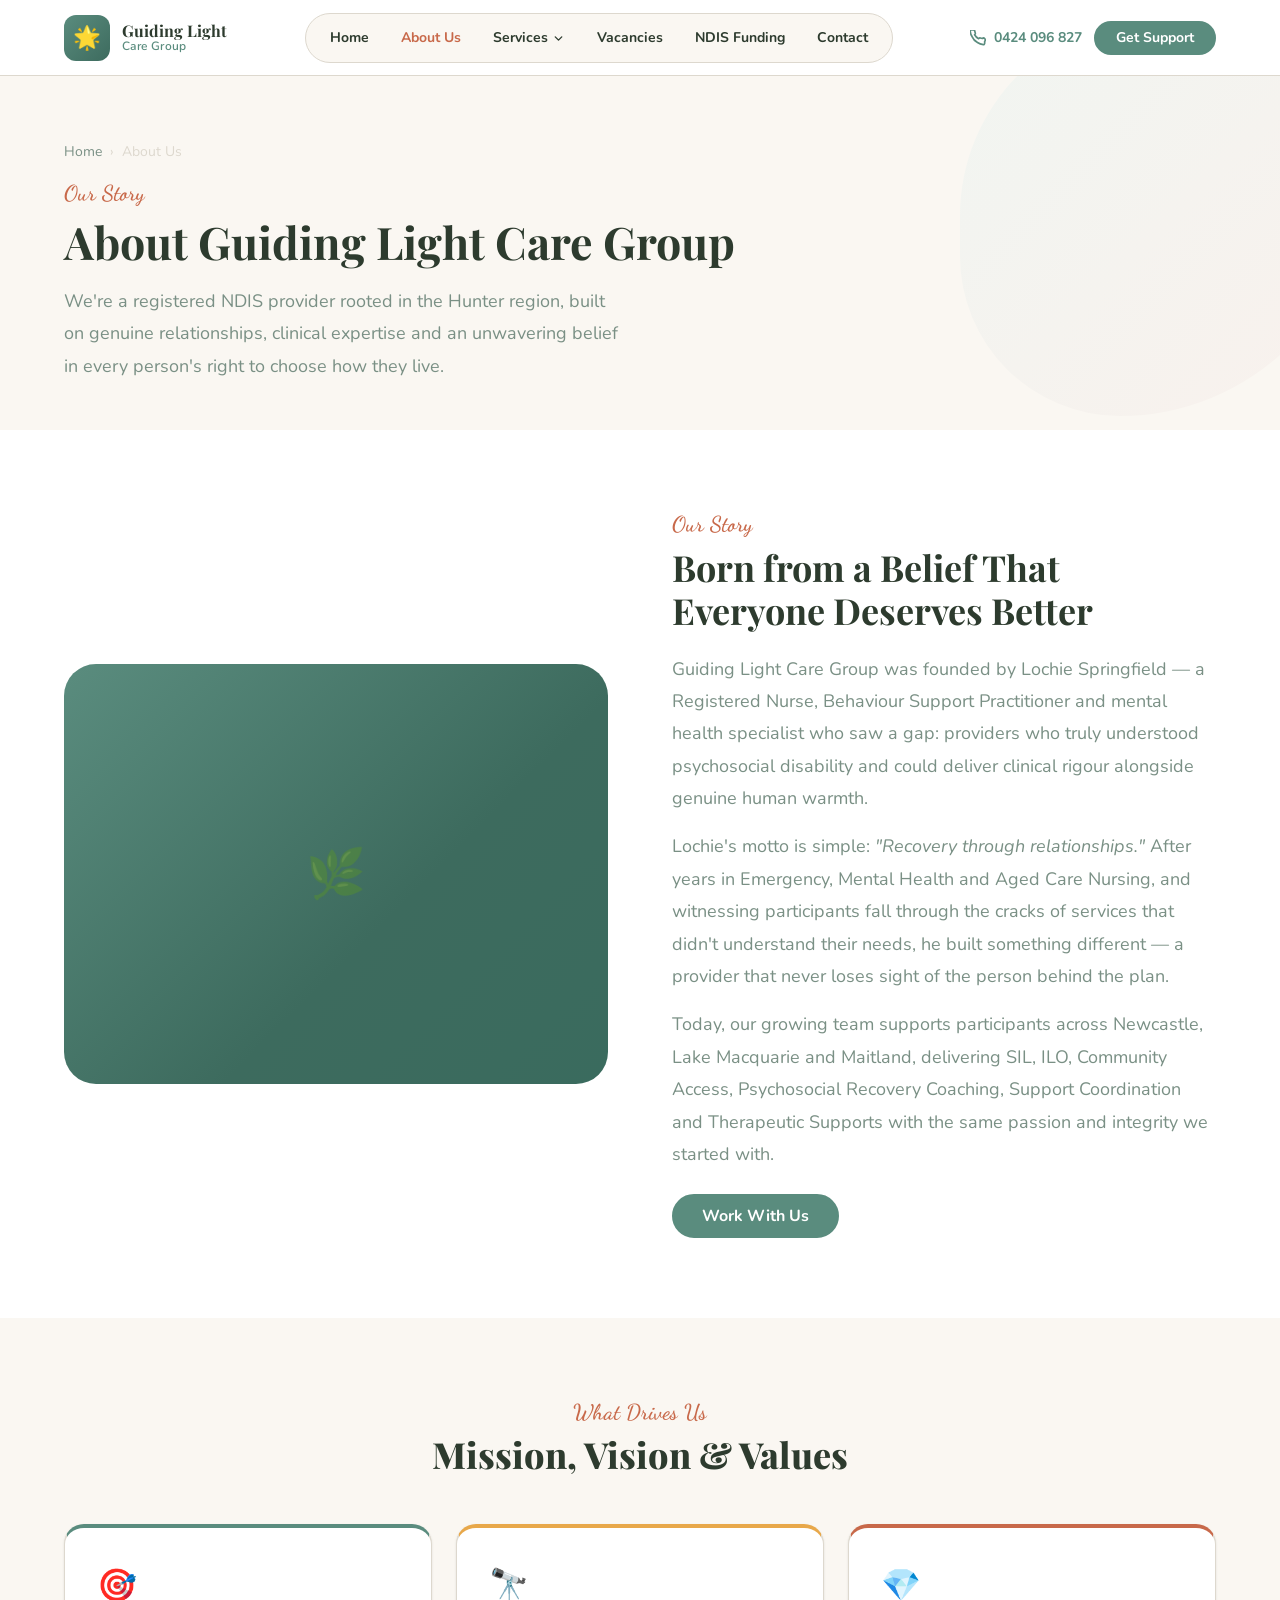
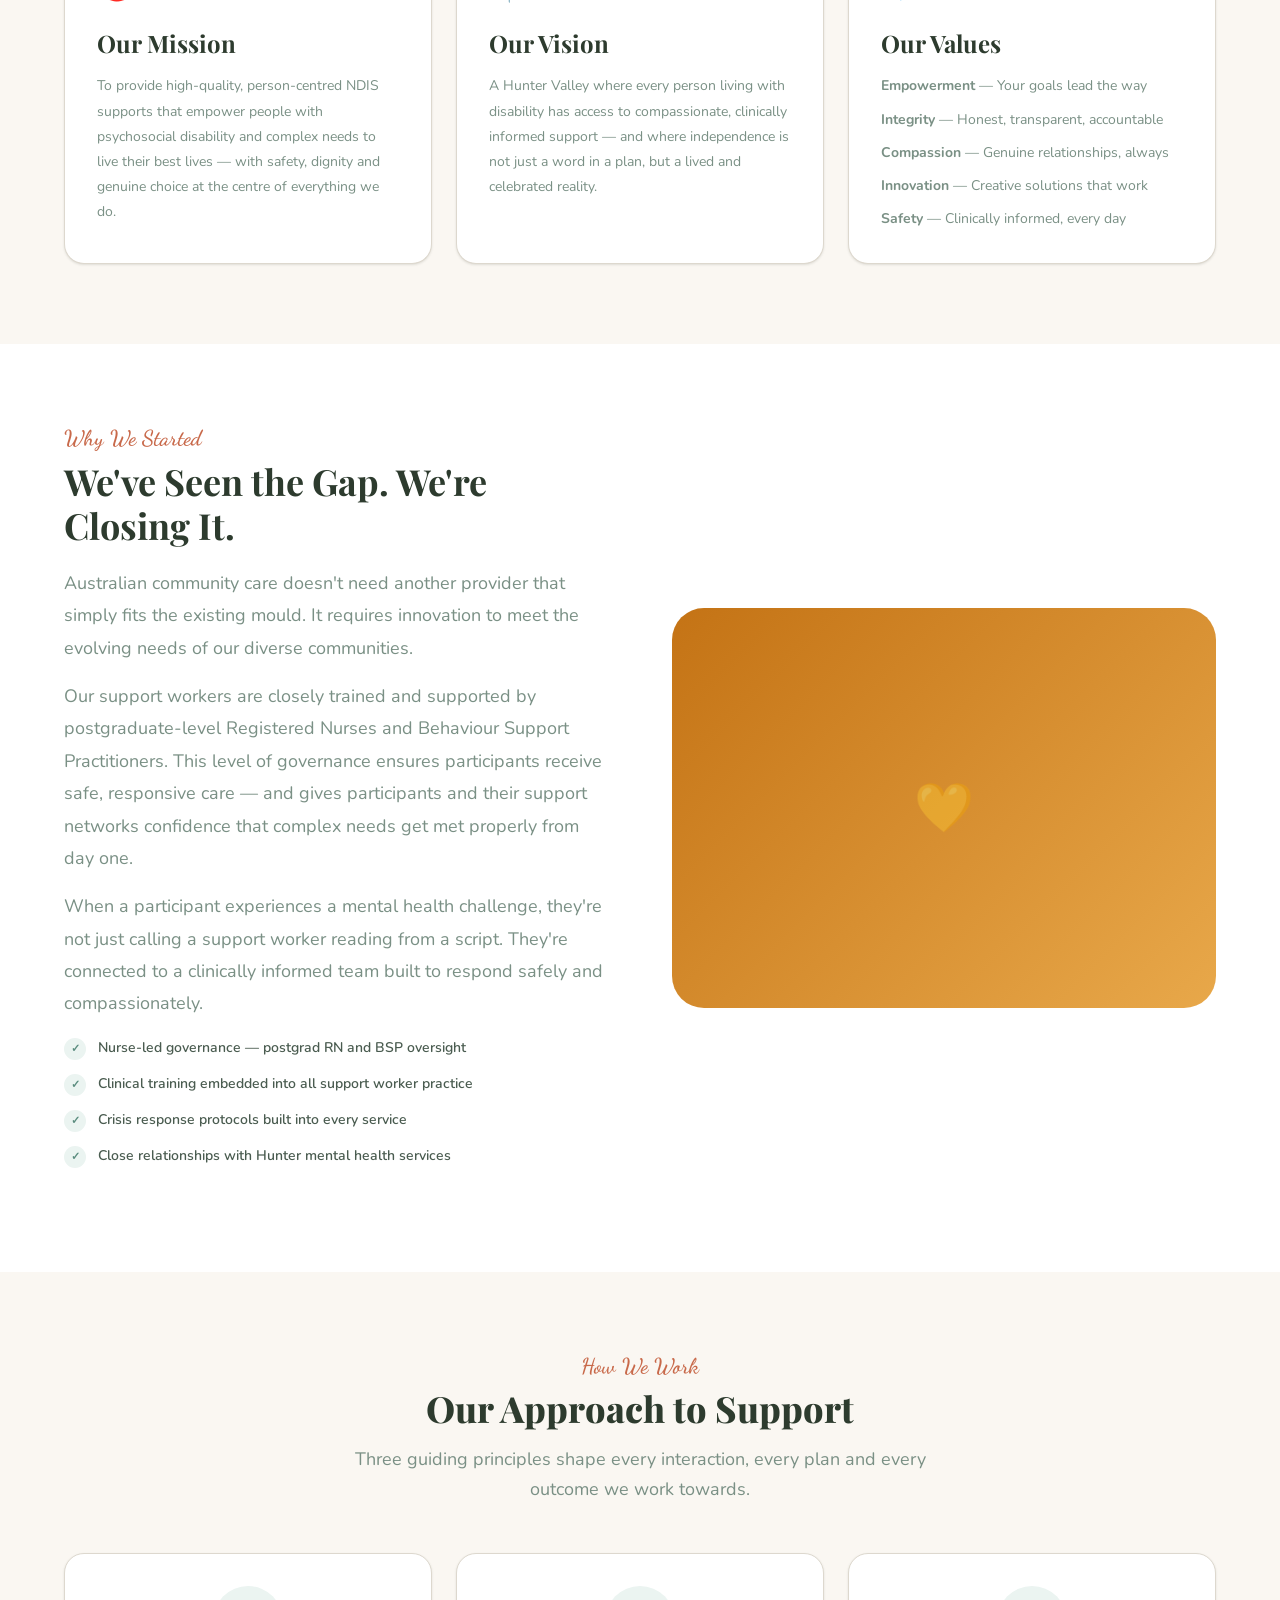
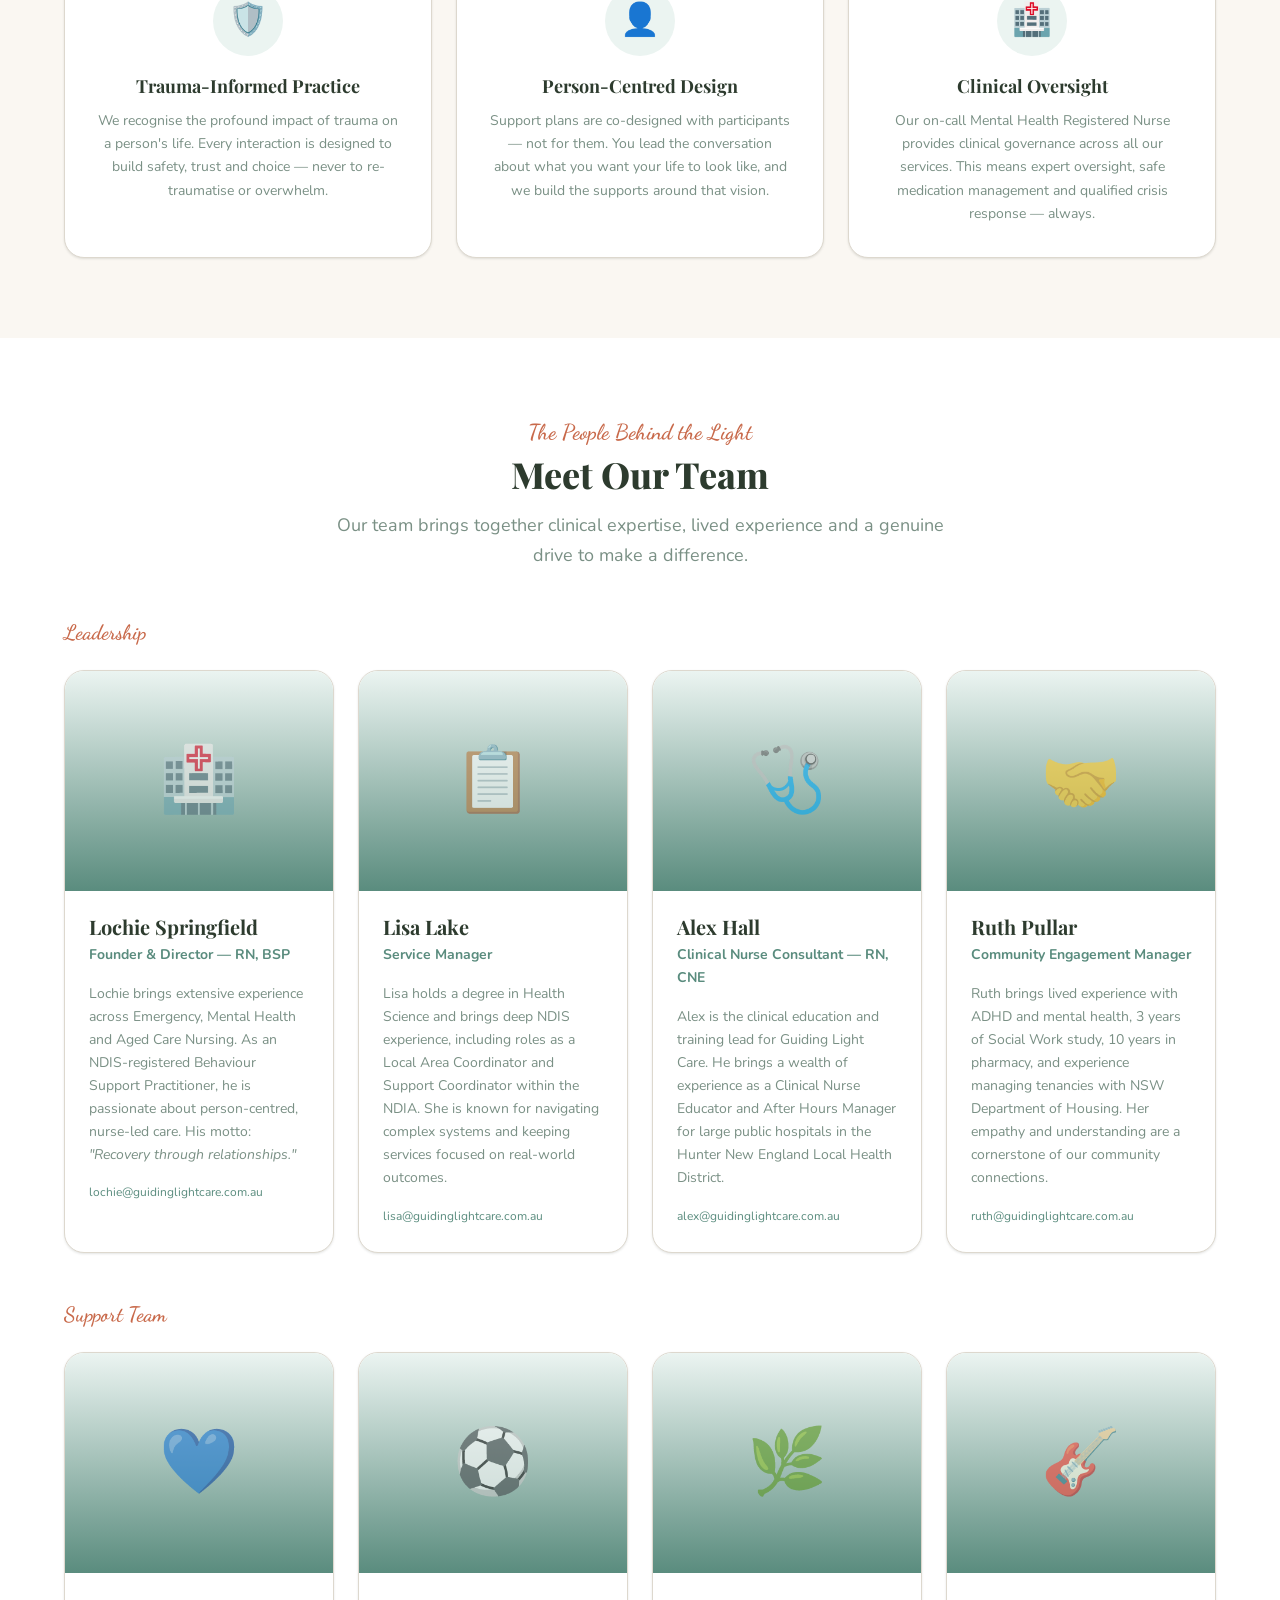
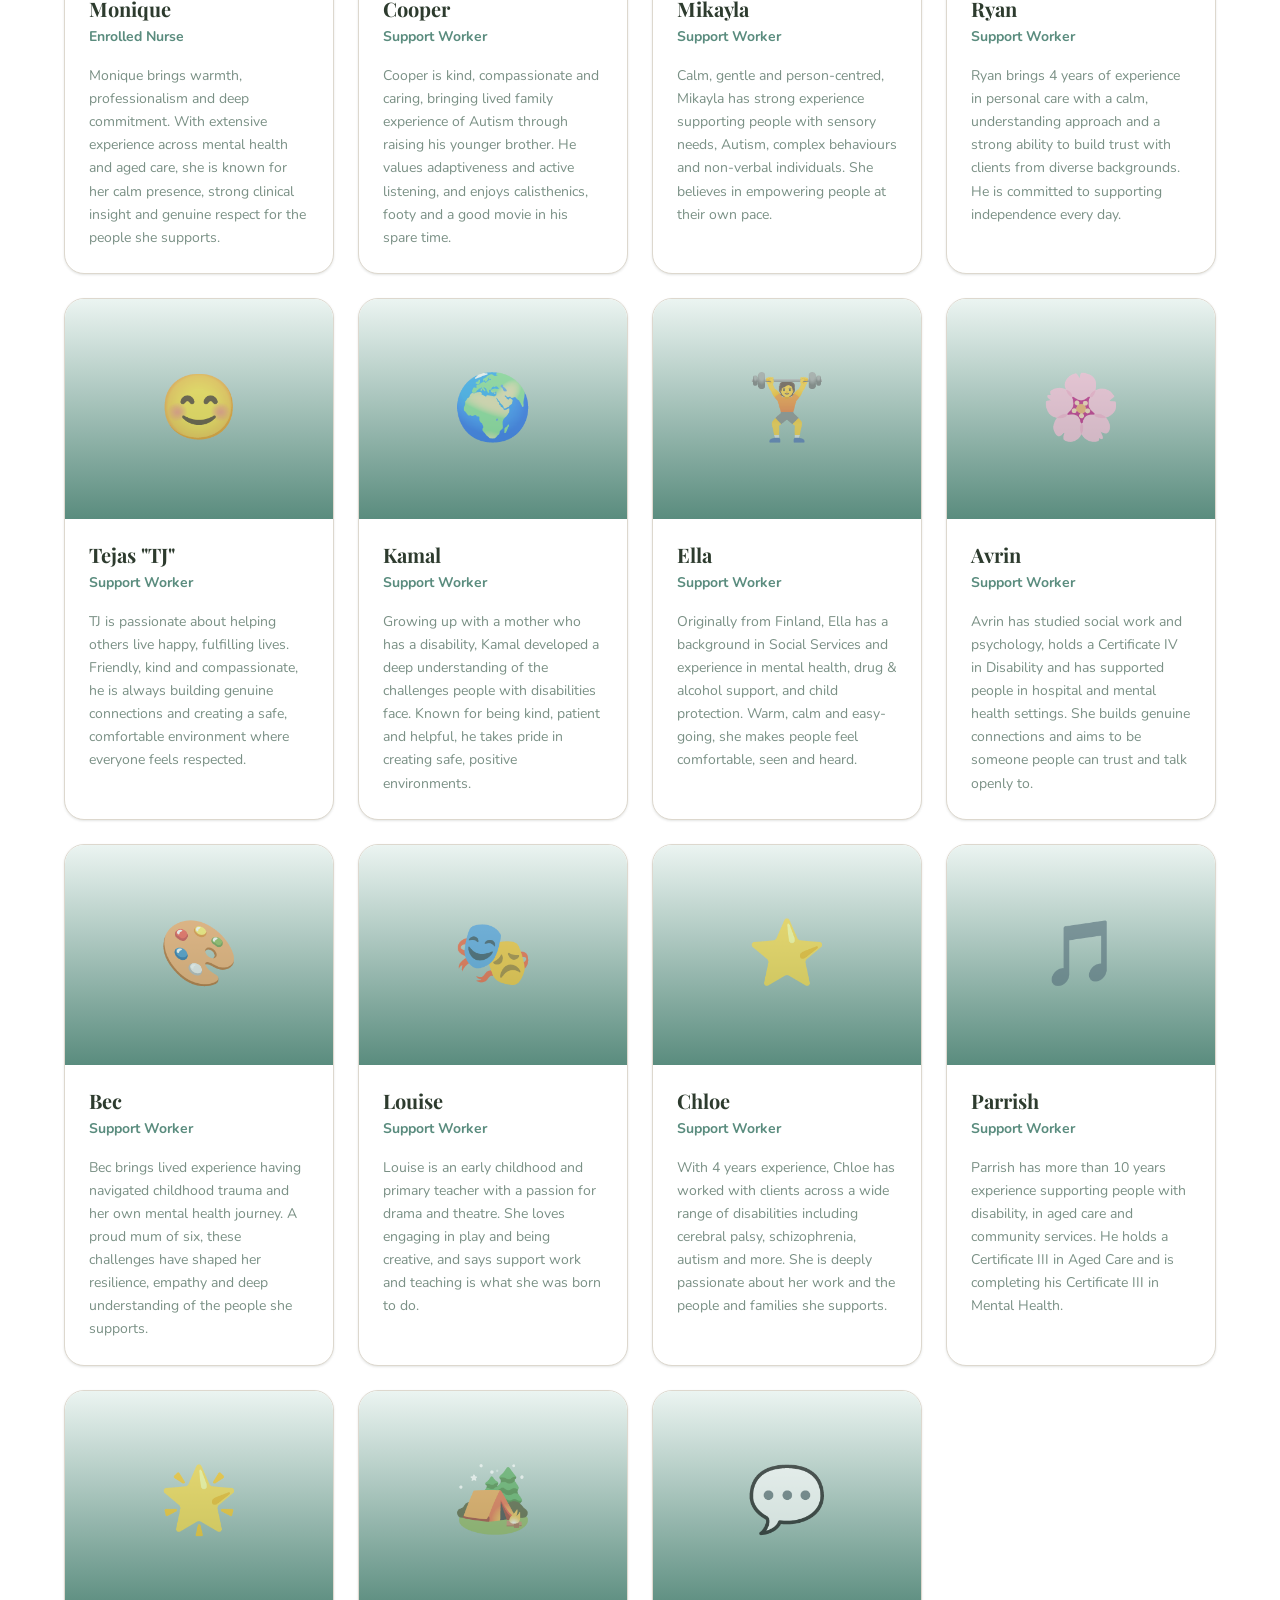
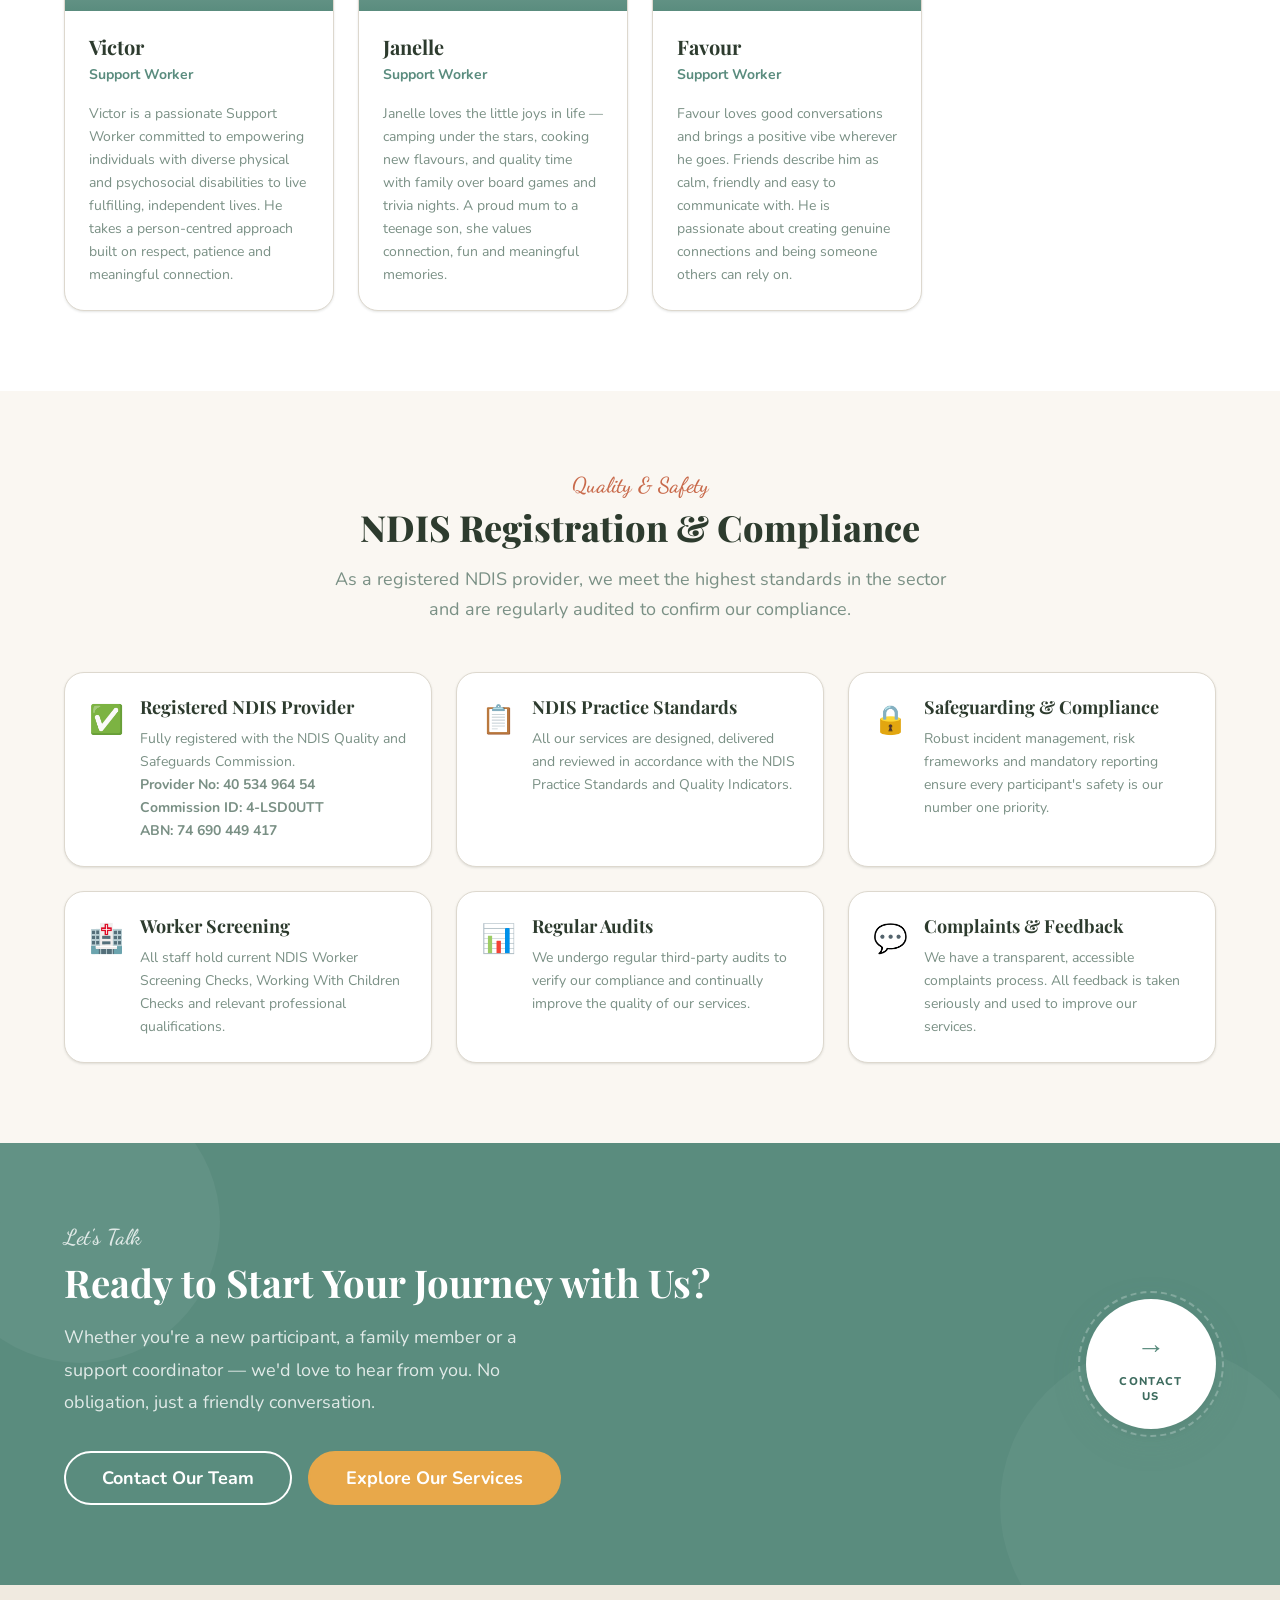
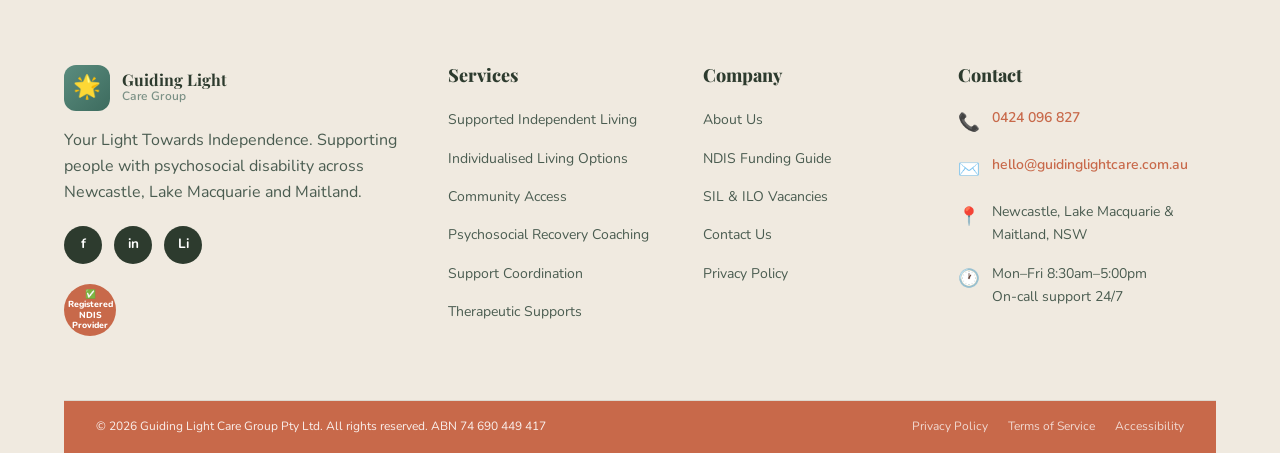
==== commit 71ba0c8d: "Fill website with real Guiding Light Care Group content - Replace all placeholder team names with re" ====
--- a/about.html
+++ b/about.html
@@ -80,9 +80,9 @@
         <div class="split__content fade-in-up delay-2">
           <span class="script-label">Our Story</span>
           <h2 id="story-heading">Born from a Belief That Everyone Deserves Better</h2>
-          <p class="lead">Guiding Light Care Group was founded by a team of clinicians and support workers who saw a gap in the NDIS market — providers who truly understood psychosocial disability and could deliver both clinical rigour and genuine human warmth.</p>
-          <p>After years of working within the sector and witnessing participants fall through the cracks — particularly those with complex mental health needs — our founders decided to build something different. A provider that never loses sight of the person behind the plan.</p>
-          <p>Today, we support over 100 participants across Newcastle, Lake Macquarie and Maitland, delivering SIL, ILO, Community Access, Psychosocial Recovery Coaching, Support Coordination and Therapeutic Supports with the same passion and integrity we started with.</p>
+          <p class="lead">Guiding Light Care Group was founded by Lochie Springfield — a Registered Nurse, Behaviour Support Practitioner and mental health specialist who saw a gap: providers who truly understood psychosocial disability and could deliver clinical rigour alongside genuine human warmth.</p>
+          <p>Lochie's motto is simple: <em>"Recovery through relationships."</em> After years in Emergency, Mental Health and Aged Care Nursing, and witnessing participants fall through the cracks of services that didn't understand their needs, he built something different — a provider that never loses sight of the person behind the plan.</p>
+          <p>Today, our growing team supports participants across Newcastle, Lake Macquarie and Maitland, delivering SIL, ILO, Community Access, Psychosocial Recovery Coaching, Support Coordination and Therapeutic Supports with the same passion and integrity we started with.</p>
           <a href="contact.html" class="btn btn--primary" style="margin-top: 0.5rem;">Work With Us</a>
         </div>
       </div>
@@ -132,13 +132,13 @@
         <div class="split__content fade-in-up delay-2">
           <span class="script-label">Why We Started</span>
           <h2 id="why-started-heading">We've Seen the Gap. We're Closing It.</h2>
-          <p class="lead">Too many NDIS providers lack the clinical knowledge to safely support people with psychosocial disability. Too many participants cycle through services that don't understand their mental health needs.</p>
-          <p>We started Guiding Light Care Group to change that. We built a team with real mental health experience — including registered nurse oversight — and wrapped it in genuine, recovery-oriented practice.</p>
-          <p>Our model means that when a participant experiences a mental health crisis at 2am, they're not just calling a support worker reading from a script. They're connected to a team with the clinical skills to respond safely and appropriately.</p>
+          <p class="lead">Australian community care doesn't need another provider that simply fits the existing mould. It requires innovation to meet the evolving needs of our diverse communities.</p>
+          <p>Our support workers are closely trained and supported by postgraduate-level Registered Nurses and Behaviour Support Practitioners. This level of governance ensures participants receive safe, responsive care — and gives participants and their support networks confidence that complex needs get met properly from day one.</p>
+          <p>When a participant experiences a mental health challenge, they're not just calling a support worker reading from a script. They're connected to a clinically informed team built to respond safely and compassionately.</p>
           <ul class="value-list" style="margin-top: 1rem;">
-            <li class="value-item">Founders with lived and professional mental health experience</li>
-            <li class="value-item">On-call Mental Health RN available around the clock</li>
-            <li class="value-item">Crisis response protocols embedded into every service</li>
+            <li class="value-item">Nurse-led governance — postgrad RN and BSP oversight</li>
+            <li class="value-item">Clinical training embedded into all support worker practice</li>
+            <li class="value-item">Crisis response protocols built into every service</li>
             <li class="value-item">Close relationships with Hunter mental health services</li>
           </ul>
         </div>
@@ -174,45 +174,179 @@
     </div>
   </section>
 
-  <!-- MEET THE TEAM -->
+  <!-- MEET THE TEAM — Leadership -->
   <section class="section" aria-labelledby="team-heading">
     <div class="container">
       <div class="section-header text-center">
         <span class="script-label">The People Behind the Light</span>
         <h2 class="section-title display-heading" id="team-heading">Meet Our Team</h2>
-        <p class="section-subtitle">Our team combines clinical expertise, lived experience and a genuine passion for making a difference.</p>
+        <p class="section-subtitle">Our team brings together clinical expertise, lived experience and a genuine drive to make a difference.</p>
+      </div>
+
+      <div style="margin-bottom:var(--space-4)">
+        <span class="section-label">Leadership</span>
       </div>
       <div class="grid-4">
         <div class="team-card fade-in-up">
-          <div class="team-card__avatar">👩</div>
-          <div class="team-card__body">
-            <h3 class="team-card__name">Jessica Morland</h3>
-            <p class="team-card__role">Founder &amp; Director</p>
-            <p class="team-card__bio">With 15 years in mental health nursing and disability support, Jess founded Guiding Light after witnessing the profound impact truly personalised, clinically informed care can have on a person's life.</p>
+          <div class="team-card__avatar">🏥</div>
+          <div class="team-card__body">
+            <h3 class="team-card__name">Lochie Springfield</h3>
+            <p class="team-card__role">Founder &amp; Director — RN, BSP</p>
+            <p class="team-card__bio">Lochie brings extensive experience across Emergency, Mental Health and Aged Care Nursing. As an NDIS-registered Behaviour Support Practitioner, he is passionate about person-centred, nurse-led care. His motto: <em>"Recovery through relationships."</em></p>
+            <a href="mailto:lochie@guidinglightcare.com.au" class="team-card__email">lochie@guidinglightcare.com.au</a>
           </div>
         </div>
         <div class="team-card fade-in-up delay-1">
-          <div class="team-card__avatar">👨</div>
-          <div class="team-card__body">
-            <h3 class="team-card__name">Daniel Huang</h3>
-            <p class="team-card__role">Clinical Lead — Mental Health RN</p>
-            <p class="team-card__bio">Daniel is our on-call Mental Health Registered Nurse, bringing 12 years of acute and community mental health experience. He provides clinical oversight for all high-complexity participants.</p>
+          <div class="team-card__avatar">📋</div>
+          <div class="team-card__body">
+            <h3 class="team-card__name">Lisa Lake</h3>
+            <p class="team-card__role">Service Manager</p>
+            <p class="team-card__bio">Lisa holds a degree in Health Science and brings deep NDIS experience, including roles as a Local Area Coordinator and Support Coordinator within the NDIA. She is known for navigating complex systems and keeping services focused on real-world outcomes.</p>
+            <a href="mailto:lisa@guidinglightcare.com.au" class="team-card__email">lisa@guidinglightcare.com.au</a>
           </div>
         </div>
         <div class="team-card fade-in-up delay-2">
-          <div class="team-card__avatar">👩</div>
-          <div class="team-card__body">
-            <h3 class="team-card__name">Anika Patel</h3>
-            <p class="team-card__role">Head of Support Coordination</p>
-            <p class="team-card__bio">Anika leads our support coordination team with a background in social work and NDIS planning. She is passionate about building genuine, functional support networks that help participants thrive.</p>
+          <div class="team-card__avatar">🩺</div>
+          <div class="team-card__body">
+            <h3 class="team-card__name">Alex Hall</h3>
+            <p class="team-card__role">Clinical Nurse Consultant — RN, CNE</p>
+            <p class="team-card__bio">Alex is the clinical education and training lead for Guiding Light Care. He brings a wealth of experience as a Clinical Nurse Educator and After Hours Manager for large public hospitals in the Hunter New England Local Health District.</p>
+            <a href="mailto:alex@guidinglightcare.com.au" class="team-card__email">alex@guidinglightcare.com.au</a>
           </div>
         </div>
         <div class="team-card fade-in-up delay-3">
-          <div class="team-card__avatar">👨</div>
-          <div class="team-card__body">
-            <h3 class="team-card__name">Marcus Connolly</h3>
-            <p class="team-card__role">SIL &amp; ILO Operations Manager</p>
-            <p class="team-card__bio">Marcus oversees all our residential services with a focus on quality, safety and participant satisfaction. He brings a decade of SIL experience across the Hunter and a deep commitment to supported independent living done right.</p>
+          <div class="team-card__avatar">🤝</div>
+          <div class="team-card__body">
+            <h3 class="team-card__name">Ruth Pullar</h3>
+            <p class="team-card__role">Community Engagement Manager</p>
+            <p class="team-card__bio">Ruth brings lived experience with ADHD and mental health, 3 years of Social Work study, 10 years in pharmacy, and experience managing tenancies with NSW Department of Housing. Her empathy and understanding are a cornerstone of our community connections.</p>
+            <a href="mailto:ruth@guidinglightcare.com.au" class="team-card__email">ruth@guidinglightcare.com.au</a>
+          </div>
+        </div>
+      </div>
+
+      <div style="margin-top:var(--space-12); margin-bottom:var(--space-4)">
+        <span class="section-label">Support Team</span>
+      </div>
+      <div class="grid-4">
+        <div class="team-card fade-in-up">
+          <div class="team-card__avatar">💙</div>
+          <div class="team-card__body">
+            <h3 class="team-card__name">Monique</h3>
+            <p class="team-card__role">Enrolled Nurse</p>
+            <p class="team-card__bio">Monique brings warmth, professionalism and deep commitment. With extensive experience across mental health and aged care, she is known for her calm presence, strong clinical insight and genuine respect for the people she supports.</p>
+          </div>
+        </div>
+        <div class="team-card fade-in-up delay-1">
+          <div class="team-card__avatar">⚽</div>
+          <div class="team-card__body">
+            <h3 class="team-card__name">Cooper</h3>
+            <p class="team-card__role">Support Worker</p>
+            <p class="team-card__bio">Cooper is kind, compassionate and caring, bringing lived family experience of Autism through raising his younger brother. He values adaptiveness and active listening, and enjoys calisthenics, footy and a good movie in his spare time.</p>
+          </div>
+        </div>
+        <div class="team-card fade-in-up delay-2">
+          <div class="team-card__avatar">🌿</div>
+          <div class="team-card__body">
+            <h3 class="team-card__name">Mikayla</h3>
+            <p class="team-card__role">Support Worker</p>
+            <p class="team-card__bio">Calm, gentle and person-centred, Mikayla has strong experience supporting people with sensory needs, Autism, complex behaviours and non-verbal individuals. She believes in empowering people at their own pace.</p>
+          </div>
+        </div>
+        <div class="team-card fade-in-up delay-3">
+          <div class="team-card__avatar">🎸</div>
+          <div class="team-card__body">
+            <h3 class="team-card__name">Ryan</h3>
+            <p class="team-card__role">Support Worker</p>
+            <p class="team-card__bio">Ryan brings 4 years of experience in personal care with a calm, understanding approach and a strong ability to build trust with clients from diverse backgrounds. He is committed to supporting independence every day.</p>
+          </div>
+        </div>
+        <div class="team-card fade-in-up">
+          <div class="team-card__avatar">😊</div>
+          <div class="team-card__body">
+            <h3 class="team-card__name">Tejas "TJ"</h3>
+            <p class="team-card__role">Support Worker</p>
+            <p class="team-card__bio">TJ is passionate about helping others live happy, fulfilling lives. Friendly, kind and compassionate, he is always building genuine connections and creating a safe, comfortable environment where everyone feels respected.</p>
+          </div>
+        </div>
+        <div class="team-card fade-in-up delay-1">
+          <div class="team-card__avatar">🌍</div>
+          <div class="team-card__body">
+            <h3 class="team-card__name">Kamal</h3>
+            <p class="team-card__role">Support Worker</p>
+            <p class="team-card__bio">Growing up with a mother who has a disability, Kamal developed a deep understanding of the challenges people with disabilities face. Known for being kind, patient and helpful, he takes pride in creating safe, positive environments.</p>
+          </div>
+        </div>
+        <div class="team-card fade-in-up delay-2">
+          <div class="team-card__avatar">🏋️</div>
+          <div class="team-card__body">
+            <h3 class="team-card__name">Ella</h3>
+            <p class="team-card__role">Support Worker</p>
+            <p class="team-card__bio">Originally from Finland, Ella has a background in Social Services and experience in mental health, drug &amp; alcohol support, and child protection. Warm, calm and easy-going, she makes people feel comfortable, seen and heard.</p>
+          </div>
+        </div>
+        <div class="team-card fade-in-up delay-3">
+          <div class="team-card__avatar">🌸</div>
+          <div class="team-card__body">
+            <h3 class="team-card__name">Avrin</h3>
+            <p class="team-card__role">Support Worker</p>
+            <p class="team-card__bio">Avrin has studied social work and psychology, holds a Certificate IV in Disability and has supported people in hospital and mental health settings. She builds genuine connections and aims to be someone people can trust and talk openly to.</p>
+          </div>
+        </div>
+        <div class="team-card fade-in-up">
+          <div class="team-card__avatar">🎨</div>
+          <div class="team-card__body">
+            <h3 class="team-card__name">Bec</h3>
+            <p class="team-card__role">Support Worker</p>
+            <p class="team-card__bio">Bec brings lived experience having navigated childhood trauma and her own mental health journey. A proud mum of six, these challenges have shaped her resilience, empathy and deep understanding of the people she supports.</p>
+          </div>
+        </div>
+        <div class="team-card fade-in-up delay-1">
+          <div class="team-card__avatar">🎭</div>
+          <div class="team-card__body">
+            <h3 class="team-card__name">Louise</h3>
+            <p class="team-card__role">Support Worker</p>
+            <p class="team-card__bio">Louise is an early childhood and primary teacher with a passion for drama and theatre. She loves engaging in play and being creative, and says support work and teaching is what she was born to do.</p>
+          </div>
+        </div>
+        <div class="team-card fade-in-up delay-2">
+          <div class="team-card__avatar">⭐</div>
+          <div class="team-card__body">
+            <h3 class="team-card__name">Chloe</h3>
+            <p class="team-card__role">Support Worker</p>
+            <p class="team-card__bio">With 4 years experience, Chloe has worked with clients across a wide range of disabilities including cerebral palsy, schizophrenia, autism and more. She is deeply passionate about her work and the people and families she supports.</p>
+          </div>
+        </div>
+        <div class="team-card fade-in-up delay-3">
+          <div class="team-card__avatar">🎵</div>
+          <div class="team-card__body">
+            <h3 class="team-card__name">Parrish</h3>
+            <p class="team-card__role">Support Worker</p>
+            <p class="team-card__bio">Parrish has more than 10 years experience supporting people with disability, in aged care and community services. He holds a Certificate III in Aged Care and is completing his Certificate III in Mental Health.</p>
+          </div>
+        </div>
+        <div class="team-card fade-in-up">
+          <div class="team-card__avatar">🌟</div>
+          <div class="team-card__body">
+            <h3 class="team-card__name">Victor</h3>
+            <p class="team-card__role">Support Worker</p>
+            <p class="team-card__bio">Victor is a passionate Support Worker committed to empowering individuals with diverse physical and psychosocial disabilities to live fulfilling, independent lives. He takes a person-centred approach built on respect, patience and meaningful connection.</p>
+          </div>
+        </div>
+        <div class="team-card fade-in-up delay-1">
+          <div class="team-card__avatar">🏕️</div>
+          <div class="team-card__body">
+            <h3 class="team-card__name">Janelle</h3>
+            <p class="team-card__role">Support Worker</p>
+            <p class="team-card__bio">Janelle loves the little joys in life — camping under the stars, cooking new flavours, and quality time with family over board games and trivia nights. A proud mum to a teenage son, she values connection, fun and meaningful memories.</p>
+          </div>
+        </div>
+        <div class="team-card fade-in-up delay-2">
+          <div class="team-card__avatar">💬</div>
+          <div class="team-card__body">
+            <h3 class="team-card__name">Favour</h3>
+            <p class="team-card__role">Support Worker</p>
+            <p class="team-card__bio">Favour loves good conversations and brings a positive vibe wherever he goes. Friends describe him as calm, friendly and easy to communicate with. He is passionate about creating genuine connections and being someone others can rely on.</p>
           </div>
         </div>
       </div>
@@ -232,7 +366,7 @@
           <div class="registration-card__icon">✅</div>
           <div class="registration-card__content">
             <h4>Registered NDIS Provider</h4>
-            <p>Fully registered with the NDIS Quality and Safeguards Commission to deliver all our listed support categories across NSW.</p>
+            <p>Fully registered with the NDIS Quality and Safeguards Commission.<br /><strong>Provider No: 40 534 964 54</strong><br /><strong>Commission ID: 4-LSD0UTT</strong><br /><strong>ABN: 74 690 449 417</strong></p>
           </div>
         </div>
         <div class="registration-card fade-in-up delay-1">
@@ -342,7 +476,7 @@
         </div>
       </div>
       <div class="footer-bottom">
-        <span>© 2025 Guiding Light Care Group. All rights reserved.</span>
+        <span>© 2026 Guiding Light Care Group Pty Ltd. All rights reserved. ABN 74 690 449 417</span>
         <div class="footer-bottom-links">
           <a href="#">Privacy Policy</a>
           <a href="#">Terms of Service</a>
--- a/css/style.css
+++ b/css/style.css
@@ -1735,8 +1735,17 @@
   font-size: var(--font-size-sm);
   color: var(--text-light);
   line-height: var(--line-height-base);
-  margin: 0;
-}
+  margin: 0 0 var(--space-3);
+}
+
+.team-card__email {
+  display: inline-block;
+  font-size: 0.75rem;
+  color: var(--green);
+  text-decoration: none;
+  word-break: break-all;
+}
+.team-card__email:hover { text-decoration: underline; }
 
 /* ============================================================
    Steps / Process
